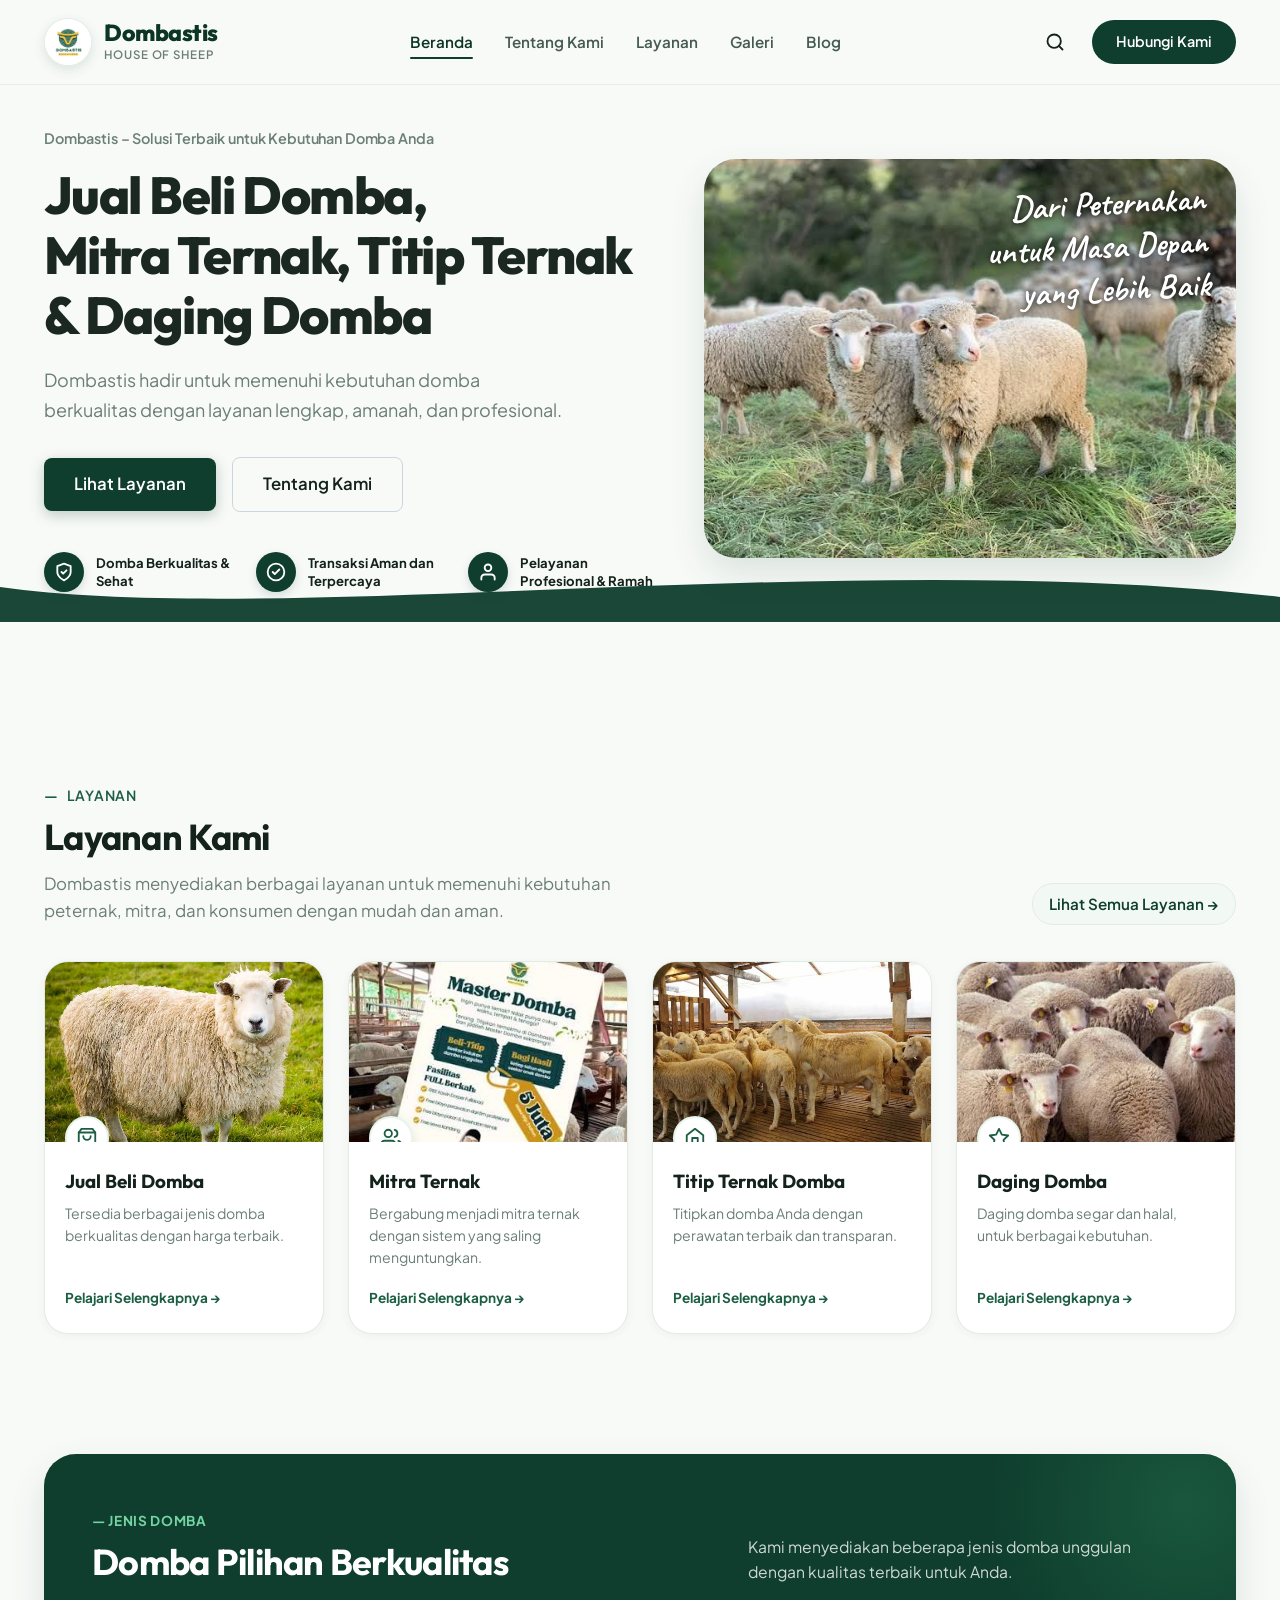
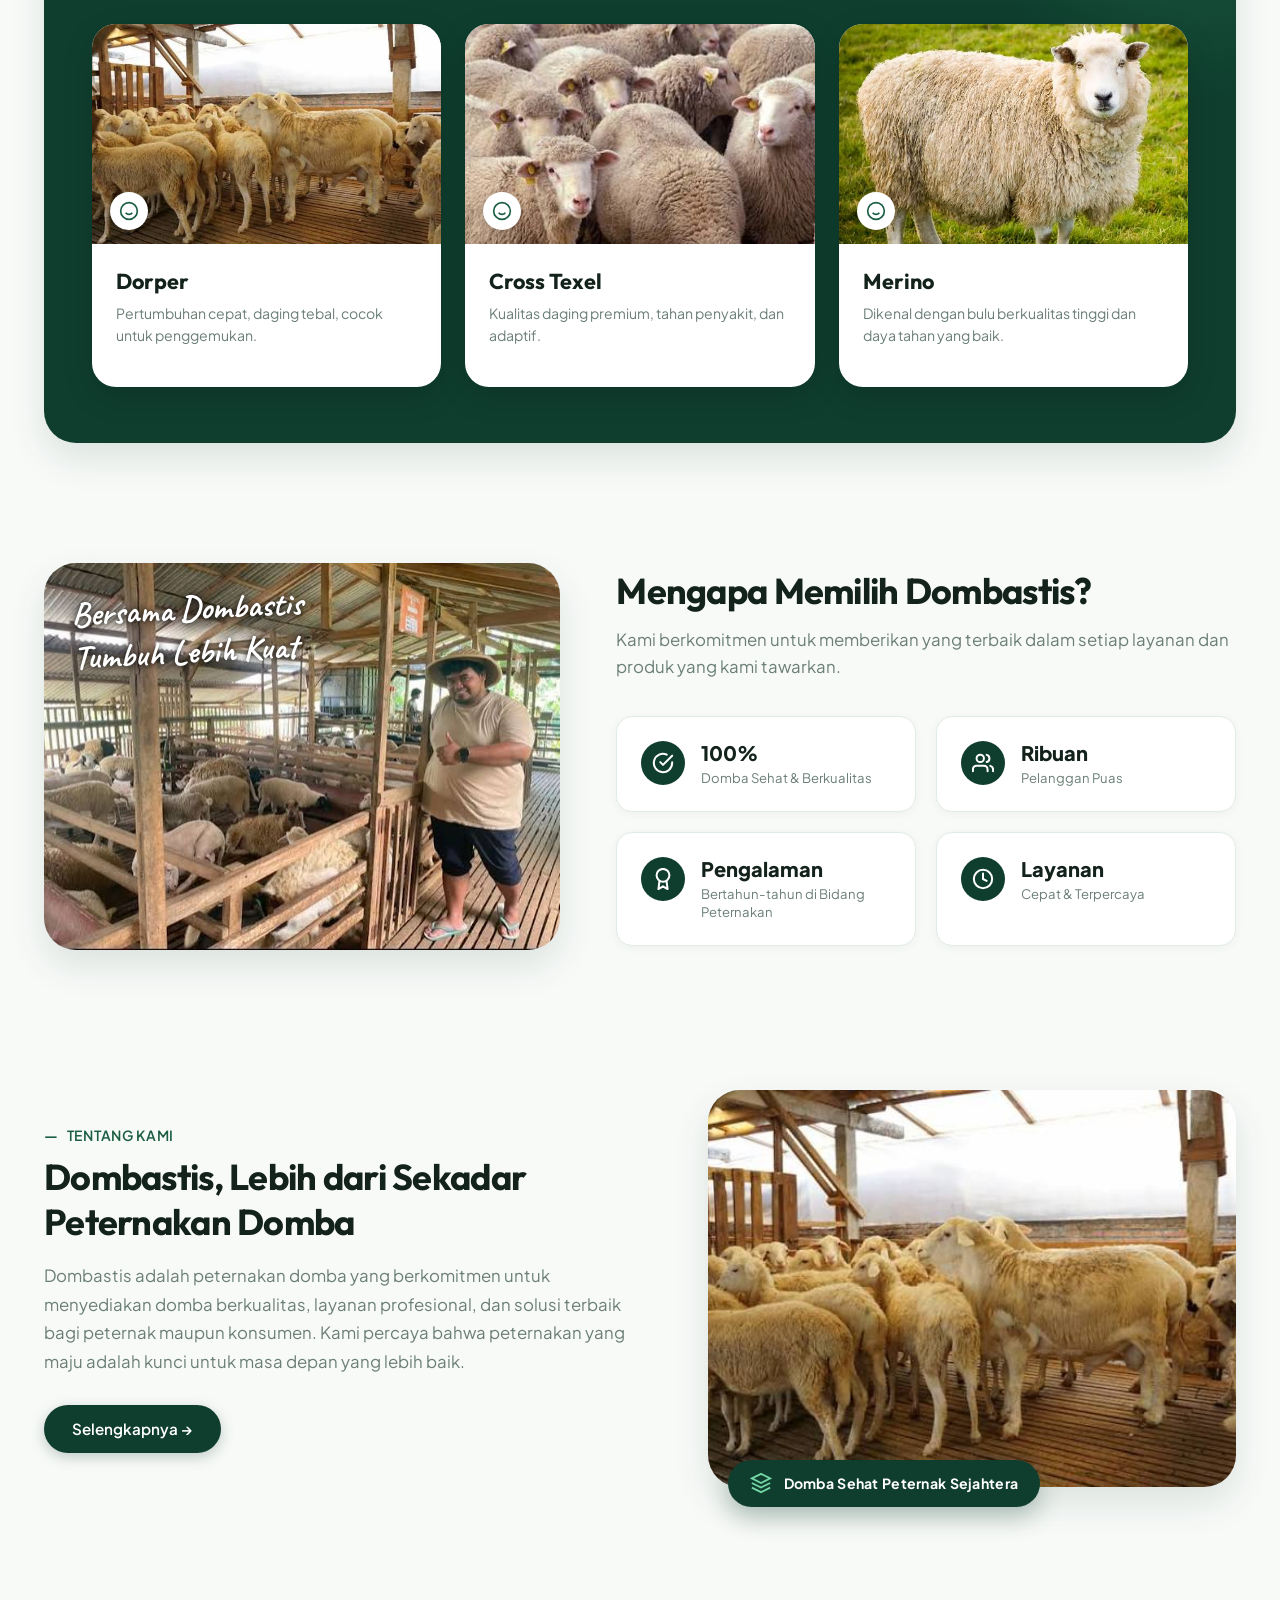
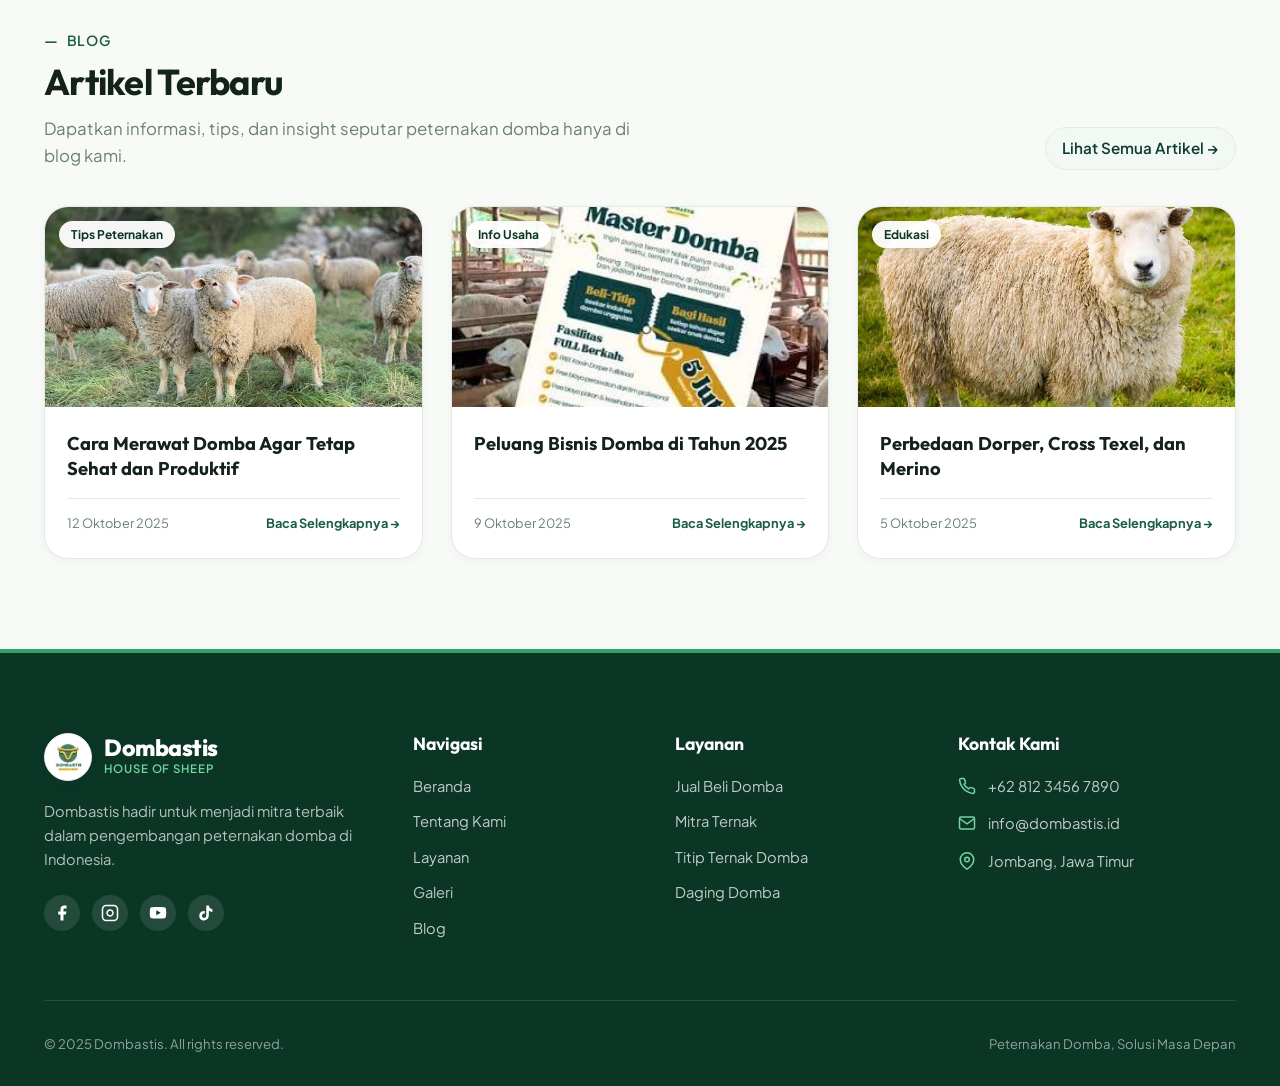
==== index.html @ 770c51ba "kii" ====
<!DOCTYPE html>
<html lang="id">
<head>
  <meta charset="UTF-8">
  <meta name="viewport" content="width=device-width, initial-scale=1.0">
  <title>Dombastis - Peternakan Domba Modern, Jual Beli & Mitra Ternak</title>
  <meta name="description" content="Dombastis hadir untuk memenuhi kebutuhan domba berkualitas dengan layanan lengkap, amanah, dan profesional. Jual beli domba, mitra ternak, titip ternak, dan daging domba segar.">
  <link rel="stylesheet" href="css/style.css">
  <link rel="icon" type="image/jpeg" href="image/logo dombastis.jpg">
</head>
<body>

  <!-- Top Navigation Header -->
  <header class="site-header" id="siteHeader">
    <div class="container">
      <nav class="navbar" aria-label="Navigasi Utama">
        <!-- Logo -->
        <a href="index.html" class="brand-logo" aria-label="Dombastis Beranda">
          <div class="brand-icon">
            <img src="image/logo dombastis.jpg" alt="Logo Dombastis">
          </div>
          <div class="brand-text">
            <span class="brand-name">Dombastis</span>
            <span class="brand-tagline">House of Sheep</span>
          </div>
        </a>

        <!-- Desktop Menu Links -->
        <ul class="nav-menu">
          <li><a href="index.html" class="nav-link active">Beranda</a></li>
          <li><a href="tentang-kami.html" class="nav-link">Tentang Kami</a></li>
          <li><a href="layanan.html" class="nav-link">Layanan</a></li>
          <li><a href="galeri.html" class="nav-link">Galeri</a></li>
          <li><a href="blog.html" class="nav-link">Blog</a></li>
        </ul>

        <!-- Right Header Actions -->
        <div class="header-actions">
          <button class="btn-search" id="openSearchBtn" aria-label="Buka Pencarian" title="Cari di Dombastis">
            <svg viewBox="0 0 24 24" fill="none" stroke="currentColor" stroke-width="2.2" stroke-linecap="round" stroke-linejoin="round">
              <circle cx="11" cy="11" r="8"></circle>
              <line x1="21" y1="21" x2="16.65" y2="16.65"></line>
            </svg>
          </button>
          <a href="kontak.html" class="btn btn-header-cta">Hubungi Kami</a>
          <button class="btn-hamburger" id="hamburgerBtn" aria-label="Menu Navigasi Mobile">
            <svg viewBox="0 0 24 24" fill="none" stroke="currentColor" stroke-width="2" stroke-linecap="round" stroke-linejoin="round">
              <line x1="3" y1="12" x2="21" y2="12"></line>
              <line x1="3" y1="6" x2="21" y2="6"></line>
              <line x1="3" y1="18" x2="21" y2="18"></line>
            </svg>
          </button>
        </div>
      </nav>
    </div>
  </header>

  <!-- Mobile Drawer Menu -->
  <div class="mobile-nav-backdrop" id="mobileBackdrop"></div>
  <aside class="mobile-nav-drawer" id="mobileDrawer">
    <div class="mobile-drawer-header">
      <div class="brand-logo">
        <div class="brand-icon">
          <img src="image/logo dombastis.jpg" alt="Logo Dombastis">
        </div>
        <div class="brand-text">
          <span class="brand-name">Dombastis</span>
          <span class="brand-tagline">House of Sheep</span>
        </div>
      </div>
      <button class="btn-close-drawer" id="closeDrawerBtn" aria-label="Tutup Menu">&times;</button>
    </div>
    <div class="mobile-nav-links">
      <a href="index.html" class="active">Beranda</a>
      <a href="tentang-kami.html">Tentang Kami</a>
      <a href="layanan.html">Layanan</a>
      <a href="galeri.html">Galeri</a>
      <a href="blog.html">Blog</a>
      <a href="kontak.html">Kontak & Lokasi</a>
    </div>
    <div class="mobile-drawer-footer">
      <a href="kontak.html" class="btn btn-primary" style="width: 100%;">Hubungi Kami Sekarang</a>
      <p style="font-size: 0.8rem; color: var(--text-muted); text-align: center;">Jombang, Jawa Timur &bull; 0812-3456-7890</p>
    </div>
  </aside>

  <!-- Search Modal -->
  <div class="search-modal" id="searchModal">
    <div class="search-modal-box">
      <button class="search-modal-close" id="closeSearchBtn" aria-label="Tutup">&times;</button>
      <div class="search-input-group">
        <svg viewBox="0 0 24 24" fill="none" stroke="currentColor" stroke-width="2.5">
          <circle cx="11" cy="11" r="8"></circle>
          <line x1="21" y1="21" x2="16.65" y2="16.65"></line>
        </svg>
        <input type="text" id="searchInput" placeholder="Cari layanan, bibit domba, artikel..." autocomplete="off">
      </div>
      <div class="search-quick-tags">
        <span>Pencarian Populer:</span>
        <button type="button" class="search-tag-chip" data-query="dorper">Domba Dorper</button>
        <button type="button" class="search-tag-chip" data-query="texel">Cross Texel</button>
        <button type="button" class="search-tag-chip" data-query="mitra">Mitra Ternak</button>
        <button type="button" class="search-tag-chip" data-query="titip">Titip Ternak</button>
        <button type="button" class="search-tag-chip" data-query="daging">Daging Segar</button>
      </div>
    </div>
  </div>

  <main>
    <!-- HERO SECTION -->
    <section class="hero-section" id="beranda">
      <div class="container">
        <div class="hero-grid">
          <!-- Left Text Content -->
          <div class="hero-content">
            <span class="hero-eyebrow">Dombastis – Solusi Terbaik untuk Kebutuhan Domba Anda</span>
            <h1 class="hero-title">
              Jual Beli Domba,<br>
              Mitra Ternak, Titip Ternak<br>
              & Daging Domba
            </h1>
            <p class="hero-lead">
              Dombastis hadir untuk memenuhi kebutuhan domba berkualitas dengan layanan lengkap, amanah, dan profesional.
            </p>

            <div class="hero-buttons">
              <a href="#layanan" class="btn btn-primary btn-lg">Lihat Layanan</a>
              <a href="tentang-kami.html" class="btn btn-secondary btn-lg">Tentang Kami</a>
            </div>

            <!-- 3 Trust Points -->
            <div class="hero-features">
              <div class="hero-feature-item">
                <div class="feature-icon-badge">
                  <svg viewBox="0 0 24 24" fill="none" stroke="currentColor" stroke-width="2.2" stroke-linecap="round" stroke-linejoin="round">
                    <path d="M12 22s8-4 8-10V5l-8-3-8 3v7c0 6 8 10 8 10z"/>
                    <path d="M9 12l2 2 4-4"/>
                  </svg>
                </div>
                <div class="feature-text">Domba Berkualitas & Sehat</div>
              </div>

              <div class="hero-feature-item">
                <div class="feature-icon-badge">
                  <svg viewBox="0 0 24 24" fill="none" stroke="currentColor" stroke-width="2.2" stroke-linecap="round" stroke-linejoin="round">
                    <circle cx="12" cy="12" r="10"></circle>
                    <path d="M8 12l2.5 2.5L16 9"></path>
                  </svg>
                </div>
                <div class="feature-text">Transaksi Aman dan Terpercaya</div>
              </div>

              <div class="hero-feature-item">
                <div class="feature-icon-badge">
                  <svg viewBox="0 0 24 24" fill="none" stroke="currentColor" stroke-width="2.2" stroke-linecap="round" stroke-linejoin="round">
                    <path d="M20 21v-2a4 4 0 0 0-4-4H8a4 4 0 0 0-4 4v2"></path>
                    <circle cx="12" cy="7" r="4"></circle>
                  </svg>
                </div>
                <div class="feature-text">Pelayanan Profesional & Ramah</div>
              </div>
            </div>
          </div>

          <!-- Right Hero Image -->
          <div class="hero-visual-wrapper">
            <div class="hero-image-frame">
              <img src="image/domba4.jpg" 
                   onerror="this.src='image/domba1.jpg'"
                   alt="Peternakan Domba Dombastis Padang Rumput Hijau">
            </div>
            <!-- Handwritten script overlay in image top right -->
            <div class="hero-script-badge">
              Dari Peternakan untuk Masa Depan yang Lebih Baik
            </div>
          </div>
        </div>
      </div>
      <!-- Curved Swoosh Bottom -->
      <div class="hero-swoosh-container" aria-hidden="true">
        <svg viewBox="0 0 1440 60" fill="none" preserveAspectRatio="none">
          <path d="M0,25 C320,65 960,-15 1440,35 L1440,60 L0,60 Z" fill="#0F3E2E" opacity="0.95"></path>
        </svg>
      </div>
    </section>

    <!-- SECTION: LAYANAN KAMI -->
    <section class="section-layanan" id="layanan">
      <div class="container">
        <div class="section-header">
          <div class="section-header-left">
            <span class="section-eyebrow">Layanan</span>
            <h2 class="section-title">Layanan Kami</h2>
            <p class="section-desc">
              Dombastis menyediakan berbagai layanan untuk memenuhi kebutuhan peternak, mitra, dan konsumen dengan mudah dan aman.
            </p>
          </div>
          <a href="layanan.html" class="view-all-link">Lihat Semua Layanan &rarr;</a>
        </div>

        <div class="services-grid">
          <!-- Card 1: Jual Beli Domba -->
          <article class="service-card">
            <div class="service-card-media">
              <img src="image/domba2.jpg" alt="Jual Beli Domba Unggul">
              <div class="service-icon-circle">
                <svg viewBox="0 0 24 24" fill="none" stroke="currentColor" stroke-width="2" stroke-linecap="round" stroke-linejoin="round">
                  <path d="M6 2L3 6v14a2 2 0 0 0 2 2h14a2 2 0 0 0 2-2V6l-3-4z"></path>
                  <line x1="3" y1="6" x2="21" y2="6"></line>
                  <path d="M16 10a4 4 0 0 1-8 0"></path>
                </svg>
              </div>
            </div>
            <div class="service-card-content">
              <h3 class="service-card-title">Jual Beli Domba</h3>
              <p class="service-card-desc">Tersedia berbagai jenis domba berkualitas dengan harga terbaik.</p>
              <a href="layanan.html#jual-beli" class="service-card-link">Pelajari Selengkapnya &rarr;</a>
            </div>
          </article>

          <!-- Card 2: Mitra Ternak -->
          <article class="service-card">
            <div class="service-card-media">
              <img src="image/domba5.jpg" alt="Kemitraan Ternak Domba Modern">
              <div class="service-icon-circle">
                <svg viewBox="0 0 24 24" fill="none" stroke="currentColor" stroke-width="2" stroke-linecap="round" stroke-linejoin="round">
                  <path d="M17 21v-2a4 4 0 0 0-4-4H5a4 4 0 0 0-4 4v2"></path>
                  <circle cx="9" cy="7" r="4"></circle>
                  <path d="M23 21v-2a4 4 0 0 0-3-3.87"></path>
                  <path d="M16 3.13a4 4 0 0 1 0 7.75"></path>
                </svg>
              </div>
            </div>
            <div class="service-card-content">
              <h3 class="service-card-title">Mitra Ternak</h3>
              <p class="service-card-desc">Bergabung menjadi mitra ternak dengan sistem yang saling menguntungkan.</p>
              <a href="layanan.html#mitra-ternak" class="service-card-link">Pelajari Selengkapnya &rarr;</a>
            </div>
          </article>

          <!-- Card 3: Titip Ternak Domba -->
          <article class="service-card">
            <div class="service-card-media">
              <img src="image/domba1.jpg" alt="Titip Perawatan Ternak Domba">
              <div class="service-icon-circle">
                <svg viewBox="0 0 24 24" fill="none" stroke="currentColor" stroke-width="2" stroke-linecap="round" stroke-linejoin="round">
                  <path d="M3 9l9-7 9 7v11a2 2 0 0 1-2 2H5a2 2 0 0 1-2-2z"></path>
                  <polyline points="9 22 9 12 15 12 15 22"></polyline>
                </svg>
              </div>
            </div>
            <div class="service-card-content">
              <h3 class="service-card-title">Titip Ternak Domba</h3>
              <p class="service-card-desc">Titipkan domba Anda dengan perawatan terbaik dan transparan.</p>
              <a href="layanan.html#titip-ternak" class="service-card-link">Pelajari Selengkapnya &rarr;</a>
            </div>
          </article>

          <!-- Card 4: Daging Domba -->
          <article class="service-card">
            <div class="service-card-media">
              <img src="image/domba3.jpg" alt="Daging Domba Segar & Halal">
              <div class="service-icon-circle">
                <svg viewBox="0 0 24 24" fill="none" stroke="currentColor" stroke-width="2" stroke-linecap="round" stroke-linejoin="round">
                  <path d="M12 2l3.09 6.26L22 9.27l-5 4.87 1.18 6.88L12 17.77l-6.18 3.25L7 14.14 2 9.27l6.91-1.01L12 2z"></path>
                </svg>
              </div>
            </div>
            <div class="service-card-content">
              <h3 class="service-card-title">Daging Domba</h3>
              <p class="service-card-desc">Daging domba segar dan halal, untuk berbagai kebutuhan.</p>
              <a href="layanan.html#daging-domba" class="service-card-link">Pelajari Selengkapnya &rarr;</a>
            </div>
          </article>
        </div>
      </div>
    </section>

    <!-- SECTION: DOMBA PILIHAN BERKUALITAS (Dark Green Box) -->
    <section class="section-breeds" id="jenis-domba">
      <div class="container">
        <div class="breeds-container-box">
          <div class="breeds-header">
            <div class="breeds-header-left">
              <span class="breeds-eyebrow">— Jenis Domba</span>
              <h2 class="breeds-title">Domba Pilihan Berkualitas</h2>
            </div>
            <p class="breeds-desc">
              Kami menyediakan beberapa jenis domba unggulan dengan kualitas terbaik untuk Anda.
            </p>
          </div>

          <div class="breeds-grid">
            <!-- Breed 1: Dorper -->
            <article class="breed-card">
              <div class="breed-card-media">
                <img src="image/domba1.jpg" alt="Domba Dorper Unggul">
                <div class="breed-icon-badge">
                  <svg viewBox="0 0 24 24" fill="none" stroke="currentColor" stroke-width="2">
                    <circle cx="12" cy="12" r="10"/>
                    <path d="M8 14s1.5 2 4 2 4-2 4-2"/>
                    <line x1="9" y1="9" x2="9.01" y2="9"/>
                    <line x1="15" y1="9" x2="15.01" y2="9"/>
                  </svg>
                </div>
              </div>
              <div class="breed-card-content">
                <h3 class="breed-card-title">Dorper</h3>
                <p class="breed-card-desc">Pertumbuhan cepat, daging tebal, cocok untuk penggemukan.</p>
              </div>
            </article>

            <!-- Breed 2: Cross Texel -->
            <article class="breed-card">
              <div class="breed-card-media">
                <img src="image/domba3.jpg" alt="Domba Cross Texel">
                <div class="breed-icon-badge">
                  <svg viewBox="0 0 24 24" fill="none" stroke="currentColor" stroke-width="2">
                    <circle cx="12" cy="12" r="10"/>
                    <path d="M8 14s1.5 2 4 2 4-2 4-2"/>
                    <line x1="9" y1="9" x2="9.01" y2="9"/>
                    <line x1="15" y1="9" x2="15.01" y2="9"/>
                  </svg>
                </div>
              </div>
              <div class="breed-card-content">
                <h3 class="breed-card-title">Cross Texel</h3>
                <p class="breed-card-desc">Kualitas daging premium, tahan penyakit, dan adaptif.</p>
              </div>
            </article>

            <!-- Breed 3: Merino -->
            <article class="breed-card">
              <div class="breed-card-media">
                <img src="image/domba2.jpg" alt="Domba Merino Bulu Tebal">
                <div class="breed-icon-badge">
                  <svg viewBox="0 0 24 24" fill="none" stroke="currentColor" stroke-width="2">
                    <circle cx="12" cy="12" r="10"/>
                    <path d="M8 14s1.5 2 4 2 4-2 4-2"/>
                    <line x1="9" y1="9" x2="9.01" y2="9"/>
                    <line x1="15" y1="9" x2="15.01" y2="9"/>
                  </svg>
                </div>
              </div>
              <div class="breed-card-content">
                <h3 class="breed-card-title">Merino</h3>
                <p class="breed-card-desc">Dikenal dengan bulu berkualitas tinggi dan daya tahan yang baik.</p>
              </div>
            </article>
          </div>
        </div>
      </div>
    </section>

    <!-- SECTION: MENGAPA MEMILIH DOMBASTIS? -->
    <section class="section-why-us">
      <div class="container">
        <div class="why-us-grid">
          <!-- Left Image with Script Overlay -->
          <div class="why-us-visual">
            <div class="why-us-image-frame">
              <img src="image/domba6.jpg" 
                   alt="Peternakan Dombastis Terpercaya">
            </div>
            <div class="why-us-script-badge">
              Bersama Dombastis<br>Tumbuh Lebih Kuat
            </div>
          </div>

          <!-- Right Content & 4 Stat Cards -->
          <div class="why-us-content">
            <h2 class="why-us-title">Mengapa Memilih Dombastis?</h2>
            <p class="why-us-desc">
              Kami berkomitmen untuk memberikan yang terbaik dalam setiap layanan dan produk yang kami tawarkan.
            </p>

            <div class="stats-grid">
              <!-- Stat 1 -->
              <div class="stat-box">
                <div class="stat-icon">
                  <svg viewBox="0 0 24 24" fill="none" stroke="currentColor" stroke-width="2.2" stroke-linecap="round" stroke-linejoin="round">
                    <path d="M22 11.08V12a10 10 0 1 1-5.93-9.14"></path>
                    <polyline points="22 4 12 14.01 9 11.01"></polyline>
                  </svg>
                </div>
                <div class="stat-info">
                  <span class="stat-value">100%</span>
                  <span class="stat-label">Domba Sehat & Berkualitas</span>
                </div>
              </div>

              <!-- Stat 2 -->
              <div class="stat-box">
                <div class="stat-icon">
                  <svg viewBox="0 0 24 24" fill="none" stroke="currentColor" stroke-width="2.2" stroke-linecap="round" stroke-linejoin="round">
                    <path d="M17 21v-2a4 4 0 0 0-4-4H5a4 4 0 0 0-4 4v2"></path>
                    <circle cx="9" cy="7" r="4"></circle>
                    <path d="M23 21v-2a4 4 0 0 0-3-3.87"></path>
                    <path d="M16 3.13a4 4 0 0 1 0 7.75"></path>
                  </svg>
                </div>
                <div class="stat-info">
                  <span class="stat-value">Ribuan</span>
                  <span class="stat-label">Pelanggan Puas</span>
                </div>
              </div>

              <!-- Stat 3 -->
              <div class="stat-box">
                <div class="stat-icon">
                  <svg viewBox="0 0 24 24" fill="none" stroke="currentColor" stroke-width="2.2" stroke-linecap="round" stroke-linejoin="round">
                    <circle cx="12" cy="8" r="7"></circle>
                    <polyline points="8.21 13.89 7 23 12 20 17 23 15.79 13.88"></polyline>
                  </svg>
                </div>
                <div class="stat-info">
                  <span class="stat-value">Pengalaman</span>
                  <span class="stat-label">Bertahun-tahun di Bidang Peternakan</span>
                </div>
              </div>

              <!-- Stat 4 -->
              <div class="stat-box">
                <div class="stat-icon">
                  <svg viewBox="0 0 24 24" fill="none" stroke="currentColor" stroke-width="2.2" stroke-linecap="round" stroke-linejoin="round">
                    <circle cx="12" cy="12" r="10"></circle>
                    <polyline points="12 6 12 12 16 14"></polyline>
                  </svg>
                </div>
                <div class="stat-info">
                  <span class="stat-value">Layanan</span>
                  <span class="stat-label">Cepat & Terpercaya</span>
                </div>
              </div>
            </div>
          </div>
        </div>
      </div>
    </section>

    <!-- SECTION: TENTANG KAMI PREVIEW -->
    <section class="section-about-preview">
      <div class="container">
        <div class="about-preview-grid">
          <!-- Left Text Content -->
          <div class="about-preview-content">
            <span class="section-eyebrow">Tentang Kami</span>
            <h2 class="about-preview-title">Dombastis, Lebih dari Sekadar Peternakan Domba</h2>
            <p class="about-preview-desc">
              Dombastis adalah peternakan domba yang berkomitmen untuk menyediakan domba berkualitas, layanan profesional, dan solusi terbaik bagi peternak maupun konsumen. Kami percaya bahwa peternakan yang maju adalah kunci untuk masa depan yang lebih baik.
            </p>
            <div>
              <a href="tentang-kami.html" class="btn btn-primary">Selengkapnya &rarr;</a>
            </div>
          </div>

          <!-- Right Image with Floating Badge -->
          <div class="about-preview-visual">
            <div class="about-image-frame">
              <img src="image/domba1.jpg" 
                   alt="Fasilitas Kandang Domba Modern Dombastis">
            </div>
            <div class="about-floating-badge">
              <svg viewBox="0 0 24 24" fill="none" stroke="currentColor" stroke-width="2">
                <path d="M12 2L2 7l10 5 10-5-10-5z"></path>
                <path d="M2 17l10 5 10-5"></path>
                <path d="M2 12l10 5 10-5"></path>
              </svg>
              <span>Domba Sehat Peternak Sejahtera</span>
            </div>
          </div>
        </div>
      </div>
    </section>

    <!-- SECTION: ARTIKEL TERBARU (BLOG) -->
    <section class="section-articles">
      <div class="container">
        <div class="section-header">
          <div class="section-header-left">
            <span class="section-eyebrow">Blog</span>
            <h2 class="section-title">Artikel Terbaru</h2>
            <p class="section-desc">
              Dapatkan informasi, tips, dan insight seputar peternakan domba hanya di blog kami.
            </p>
          </div>
          <a href="blog.html" class="view-all-link">Lihat Semua Artikel &rarr;</a>
        </div>

        <div class="articles-grid">
          <!-- Article 1 -->
          <article class="article-card">
            <div class="article-media">
              <img src="image/domba4.jpg" alt="Cara Merawat Domba">
              <span class="article-category-tag">Tips Peternakan</span>
            </div>
            <div class="article-content">
              <h3 class="article-title">Cara Merawat Domba Agar Tetap Sehat dan Produktif</h3>
              <div class="article-footer">
                <span class="article-date">12 Oktober 2025</span>
                <a href="blog.html" class="article-link">Baca Selengkapnya &rarr;</a>
              </div>
            </div>
          </article>

          <!-- Article 2 -->
          <article class="article-card">
            <div class="article-media">
              <img src="image/domba5.jpg" alt="Peluang Bisnis Domba">
              <span class="article-category-tag">Info Usaha</span>
            </div>
            <div class="article-content">
              <h3 class="article-title">Peluang Bisnis Domba di Tahun 2025</h3>
              <div class="article-footer">
                <span class="article-date">9 Oktober 2025</span>
                <a href="blog.html" class="article-link">Baca Selengkapnya &rarr;</a>
              </div>
            </div>
          </article>

          <!-- Article 3 -->
          <article class="article-card">
            <div class="article-media">
              <img src="image/domba2.jpg" alt="Perbedaan Domba Dorper, Texel dan Merino">
              <span class="article-category-tag">Edukasi</span>
            </div>
            <div class="article-content">
              <h3 class="article-title">Perbedaan Dorper, Cross Texel, dan Merino</h3>
              <div class="article-footer">
                <span class="article-date">5 Oktober 2025</span>
                <a href="blog.html" class="article-link">Baca Selengkapnya &rarr;</a>
              </div>
            </div>
          </article>
        </div>
      </div>
    </section>
  </main>

  <!-- FOOTER -->
  <footer class="site-footer">
    <div class="container">
      <div class="footer-top">
        <!-- Brand Info -->
        <div class="footer-brand">
          <a href="index.html" class="footer-logo">
            <div class="brand-icon">
              <img src="image/logo dombastis.jpg" alt="Logo Dombastis">
            </div>
            <div class="brand-text">
              <span class="brand-name">Dombastis</span>
              <span class="brand-tagline">House of Sheep</span>
            </div>
          </a>
          <p class="footer-about-text">
            Dombastis hadir untuk menjadi mitra terbaik dalam pengembangan peternakan domba di Indonesia.
          </p>
          <div class="social-links">
            <a href="https://facebook.com" target="_blank" rel="noopener" class="social-btn" aria-label="Facebook">
              <svg viewBox="0 0 24 24" fill="currentColor"><path d="M18 2h-3a5 5 0 0 0-5 5v3H7v4h3v8h4v-8h3l1-4h-4V7a1 1 0 0 1 1-1h3z"/></svg>
            </a>
            <a href="https://instagram.com" target="_blank" rel="noopener" class="social-btn" aria-label="Instagram">
              <svg viewBox="0 0 24 24" fill="none" stroke="currentColor" stroke-width="2"><rect x="2" y="2" width="20" height="20" rx="5" ry="5"></rect><path d="M16 11.37A4 4 0 1 1 12.63 8 4 4 0 0 1 16 11.37z"></path><line x1="17.5" y1="6.5" x2="17.51" y2="6.5"></line></svg>
            </a>
            <a href="https://youtube.com" target="_blank" rel="noopener" class="social-btn" aria-label="YouTube">
              <svg viewBox="0 0 24 24" fill="currentColor"><path d="M22.54 6.42a2.78 2.78 0 0 0-1.94-2C18.88 4 12 4 12 4s-6.88 0-8.6.46a2.78 2.78 0 0 0-1.94 2A29 29 0 0 0 1 11.75a29 29 0 0 0 .46 5.33A2.78 2.78 0 0 0 3.4 19c1.72.46 8.6.46 8.6.46s6.88 0 8.6-.46a2.78 2.78 0 0 0 1.94-2 29 29 0 0 0 .46-5.25 29 29 0 0 0-.46-5.33z"/><polygon points="9.75 15.02 15.5 11.75 9.75 8.48 9.75 15.02" fill="#0B3525"/></svg>
            </a>
            <a href="https://tiktok.com" target="_blank" rel="noopener" class="social-btn" aria-label="TikTok">
              <svg viewBox="0 0 24 24" fill="currentColor"><path d="M19.59 6.69a4.83 4.83 0 0 1-3.77-4.25V2h-3.45v13.67a2.89 2.89 0 0 1-5.2 1.74 2.89 2.89 0 0 1 2.31-4.64c.29 0 .58.04.86.12V9.38a6.37 6.37 0 0 0-1-.08A6.34 6.34 0 0 0 3 15.64a6.34 6.34 0 0 0 10.82 4.5 6.27 6.27 0 0 0 1.96-4.54V9.08a8.28 8.28 0 0 0 4.81 1.54V7.17a4.84 4.84 0 0 1-1-.48z"/></svg>
            </a>
          </div>
        </div>

        <!-- Navigasi -->
        <div>
          <h4 class="footer-title">Navigasi</h4>
          <ul class="footer-menu">
            <li><a href="index.html">Beranda</a></li>
            <li><a href="tentang-kami.html">Tentang Kami</a></li>
            <li><a href="layanan.html">Layanan</a></li>
            <li><a href="galeri.html">Galeri</a></li>
            <li><a href="blog.html">Blog</a></li>
          </ul>
        </div>

        <!-- Layanan -->
        <div>
          <h4 class="footer-title">Layanan</h4>
          <ul class="footer-menu">
            <li><a href="layanan.html#jual-beli">Jual Beli Domba</a></li>
            <li><a href="layanan.html#mitra-ternak">Mitra Ternak</a></li>
            <li><a href="layanan.html#titip-ternak">Titip Ternak Domba</a></li>
            <li><a href="layanan.html#daging-domba">Daging Domba</a></li>
          </ul>
        </div>

        <!-- Kontak Kami -->
        <div>
          <h4 class="footer-title">Kontak Kami</h4>
          <div class="footer-contact-list">
            <div class="footer-contact-item">
              <svg viewBox="0 0 24 24" fill="none" stroke="currentColor" stroke-width="2"><path d="M22 16.92v3a2 2 0 0 1-2.18 2 19.79 19.79 0 0 1-8.63-3.07 19.5 19.5 0 0 1-6-6 19.79 19.79 0 0 1-3.07-8.67A2 2 0 0 1 4.11 2h3a2 2 0 0 1 2 1.72 12.84 12.84 0 0 0 .7 2.81 2 2 0 0 1-.45 2.11L8.09 9.91a16 16 0 0 0 6 6l1.27-1.27a2 2 0 0 1 2.11-.45 12.84 12.84 0 0 0 2.81.7A2 2 0 0 1 22 16.92z"/></svg>
              <span>+62 812 3456 7890</span>
            </div>
            <div class="footer-contact-item">
              <svg viewBox="0 0 24 24" fill="none" stroke="currentColor" stroke-width="2"><path d="M4 4h16c1.1 0 2 .9 2 2v12c0 1.1-.9 2-2 2H4c-1.1 0-2-.9-2-2V6c0-1.1.9-2 2-2z"/><polyline points="22,6 12,13 2,6"/></svg>
              <span>info@dombastis.id</span>
            </div>
            <div class="footer-contact-item">
              <svg viewBox="0 0 24 24" fill="none" stroke="currentColor" stroke-width="2"><path d="M21 10c0 7-9 13-9 13s-9-6-9-13a9 9 0 0 1 18 0z"/><circle cx="12" cy="10" r="3"/></svg>
              <span>Jombang, Jawa Timur</span>
            </div>
          </div>
        </div>
      </div>

      <!-- Footer Bottom -->
      <div class="footer-bottom">
        <div>&copy; 2025 Dombastis. All rights reserved.</div>
        <div>Peternakan Domba, Solusi Masa Depan</div>
      </div>
    </div>
  </footer>

  <script src="js/main.js"></script>
</body>
</html>
---- css/style.css ----
/* ==========================================================================
   DOMBASTIS - Peternakan Domba Modern & Terpercaya
   Core Stylesheet & Design System
   ========================================================================== */

@import url('https://fonts.googleapis.com/css2?family=Caveat:wght@600;700&family=Marck+Script&family=Outfit:wght@400;500;600;700;800&family=Plus+Jakarta+Sans:wght@400;500;600;700&display=swap');

:root {
  /* Colors */
  --primary-deep: #0B3525;
  --primary-dark: #0F3E2E;
  --primary-forest: #144936;
  --primary-green: #1B5E43;
  --accent-green: #298256;
  --accent-mint: #38A169;
  --accent-soft: #E8F5EE;
  --accent-tint: #F2F9F5;
  --accent-gold: #D4AF37;
  
  --bg-page: #F8FAF8;
  --bg-card: #FFFFFF;
  --bg-subtle: #F1F6F3;
  
  --text-main: #13221B;
  --text-body: #455A51;
  --text-muted: #6B7F76;
  --text-white: #FFFFFF;
  
  --border-light: #E2ECE5;
  --border-focus: #298256;
  
  /* Typography */
  --font-heading: 'Outfit', sans-serif;
  --font-body: 'Plus Jakarta Sans', sans-serif;
  --font-script: 'Caveat', 'Marck Script', cursive;
  
  /* Shadows */
  --shadow-sm: 0 2px 8px rgba(15, 62, 46, 0.05);
  --shadow-md: 0 8px 24px rgba(15, 62, 46, 0.08);
  --shadow-lg: 0 16px 36px rgba(15, 62, 46, 0.12);
  --shadow-hover: 0 20px 40px rgba(15, 62, 46, 0.16);
  
  /* Transitions */
  --transition-fast: 0.2s cubic-bezier(0.16, 1, 0.3, 1);
  --transition-normal: 0.3s cubic-bezier(0.16, 1, 0.3, 1);
  --transition-smooth: 0.5s cubic-bezier(0.16, 1, 0.3, 1);
  
  /* Border Radius */
  --radius-sm: 8px;
  --radius-md: 16px;
  --radius-lg: 24px;
  --radius-xl: 32px;
  --radius-pill: 9999px;
}

/* Base Reset */
*, *::before, *::after {
  box-sizing: border-box;
  margin: 0;
  padding: 0;
}

html {
  scroll-behavior: smooth;
  font-size: 16px;
  -webkit-font-smoothing: antialiased;
}

body {
  font-family: var(--font-body);
  background-color: var(--bg-page);
  color: var(--text-body);
  line-height: 1.6;
  overflow-x: hidden;
}

img {
  max-width: 100%;
  height: auto;
  display: block;
}

a {
  text-decoration: none;
  color: inherit;
  transition: color var(--transition-fast);
}

ul {
  list-style: none;
}

button, input, select, textarea {
  font-family: inherit;
  font-size: inherit;
  border: none;
  outline: none;
}

.container {
  width: 100%;
  max-width: 1240px;
  margin: 0 auto;
  padding: 0 24px;
}

/* Typography Helpers */
h1, h2, h3, h4, h5, h6 {
  font-family: var(--font-heading);
  color: var(--text-main);
  font-weight: 700;
  line-height: 1.25;
}

.section-eyebrow {
  display: inline-flex;
  align-items: center;
  gap: 8px;
  font-size: 0.875rem;
  font-weight: 600;
  letter-spacing: 0.05em;
  text-transform: uppercase;
  color: var(--primary-green);
  margin-bottom: 8px;
}

.section-eyebrow::before {
  content: "—";
  font-weight: 700;
  color: var(--primary-green);
}

.section-header {
  display: flex;
  justify-content: space-between;
  align-items: flex-end;
  margin-bottom: 36px;
  gap: 24px;
  flex-wrap: wrap;
}

.section-header-left {
  max-width: 620px;
}

.section-title {
  font-size: 2.25rem;
  letter-spacing: -0.02em;
  margin-bottom: 12px;
}

.section-desc {
  font-size: 1.05rem;
  color: var(--text-muted);
  line-height: 1.6;
}

.view-all-link {
  display: inline-flex;
  align-items: center;
  gap: 8px;
  font-weight: 600;
  font-size: 0.95rem;
  color: var(--primary-dark);
  padding: 8px 16px;
  border-radius: var(--radius-pill);
  background-color: var(--accent-tint);
  border: 1px solid var(--border-light);
  transition: all var(--transition-fast);
}

.view-all-link:hover {
  background-color: var(--primary-dark);
  color: var(--text-white);
  transform: translateX(3px);
}

/* Buttons */
.btn {
  display: inline-flex;
  align-items: center;
  justify-content: center;
  gap: 10px;
  padding: 12px 28px;
  font-weight: 600;
  font-size: 0.95rem;
  border-radius: var(--radius-pill);
  cursor: pointer;
  transition: all var(--transition-normal);
  text-align: center;
}

.btn-primary {
  background-color: var(--primary-dark);
  color: var(--text-white);
  box-shadow: 0 4px 14px rgba(15, 62, 46, 0.25);
}

.btn-primary:hover {
  background-color: var(--primary-deep);
  transform: translateY(-2px);
  box-shadow: 0 6px 20px rgba(15, 62, 46, 0.35);
  color: var(--text-white);
}

.btn-secondary {
  background-color: #EAEFEA;
  color: var(--text-main);
  border: 1px solid #D6E2D9;
}

.btn-secondary:hover {
  background-color: #DFE8E0;
  transform: translateY(-2px);
}

.btn-outline-white {
  background-color: transparent;
  color: var(--text-white);
  border: 1.5px solid rgba(255, 255, 255, 0.5);
}

.btn-outline-white:hover {
  background-color: var(--text-white);
  color: var(--primary-deep);
  transform: translateY(-2px);
}

.btn-sm {
  padding: 8px 18px;
  font-size: 0.875rem;
}

.btn-lg {
  padding: 14px 32px;
  font-size: 1.05rem;
}

/* ==========================================================================
   Header / Navbar
   ========================================================================== */
.site-header {
  position: sticky;
  top: 0;
  left: 0;
  width: 100%;
  background: rgba(248, 250, 248, 0.92);
  backdrop-filter: blur(12px);
  -webkit-backdrop-filter: blur(12px);
  z-index: 1000;
  border-bottom: 1px solid rgba(226, 236, 229, 0.8);
  transition: all var(--transition-normal);
}

.site-header.scrolled {
  background: rgba(255, 255, 255, 0.96);
  box-shadow: 0 4px 20px rgba(15, 62, 46, 0.06);
}

.navbar {
  display: flex;
  align-items: center;
  justify-content: space-between;
  height: 84px;
}

/* Brand Logo */
.brand-logo {
  display: flex;
  align-items: center;
  gap: 12px;
  text-decoration: none;
}

.brand-icon {
  width: 48px;
  height: 48px;
  background: #FFFFFF;
  border-radius: 50%;
  display: flex;
  align-items: center;
  justify-content: center;
  overflow: hidden;
  box-shadow: 0 4px 12px rgba(15, 62, 46, 0.12);
  border: 1.5px solid var(--border-light);
  flex-shrink: 0;
}

.brand-icon img {
  width: 100%;
  height: 100%;
  object-fit: contain;
  display: block;
}

.brand-icon svg {
  width: 26px;
  height: 26px;
  fill: currentColor;
}

.brand-text {
  display: flex;
  flex-direction: column;
}

.brand-name {
  font-family: var(--font-heading);
  font-size: 1.45rem;
  font-weight: 800;
  color: var(--primary-deep);
  letter-spacing: -0.02em;
  line-height: 1.1;
}

.brand-tagline {
  font-size: 0.72rem;
  font-weight: 600;
  letter-spacing: 0.08em;
  text-transform: uppercase;
  color: var(--text-muted);
}

/* Navigation Links */
.nav-menu {
  display: flex;
  align-items: center;
  gap: 32px;
}

.nav-link {
  font-size: 0.95rem;
  font-weight: 600;
  color: var(--text-body);
  position: relative;
  padding: 6px 0;
  transition: color var(--transition-fast);
}

.nav-link:hover {
  color: var(--primary-dark);
}

.nav-link.active {
  color: var(--primary-deep);
}

.nav-link.active::after {
  content: "";
  position: absolute;
  bottom: -2px;
  left: 0;
  width: 100%;
  height: 2.5px;
  background-color: var(--primary-dark);
  border-radius: 2px;
}

/* Header Actions */
.header-actions {
  display: flex;
  align-items: center;
  gap: 16px;
}

.btn-search {
  width: 42px;
  height: 42px;
  border-radius: 50%;
  background: transparent;
  color: var(--text-main);
  display: flex;
  align-items: center;
  justify-content: center;
  cursor: pointer;
  border: 1px solid transparent;
  transition: all var(--transition-fast);
}

.btn-search:hover {
  background: var(--accent-tint);
  border-color: var(--border-light);
  color: var(--primary-dark);
}

.btn-search svg {
  width: 20px;
  height: 20px;
}

.btn-header-cta {
  background-color: var(--primary-dark);
  color: var(--text-white);
  padding: 10px 24px;
  font-size: 0.9rem;
  font-weight: 600;
  border-radius: var(--radius-pill);
}

.btn-header-cta:hover {
  background-color: var(--primary-deep);
  transform: translateY(-1px);
}

/* Mobile Hamburger */
.btn-hamburger {
  display: none;
  background: none;
  cursor: pointer;
  color: var(--text-main);
  padding: 8px;
  border-radius: 8px;
}

.btn-hamburger svg {
  width: 28px;
  height: 28px;
}

/* Mobile Drawer */
.mobile-nav-drawer {
  position: fixed;
  top: 0;
  right: -100%;
  width: 82%;
  max-width: 380px;
  height: 100vh;
  background: var(--bg-card);
  box-shadow: -10px 0 30px rgba(0, 0, 0, 0.15);
  z-index: 2000;
  display: flex;
  flex-direction: column;
  padding: 32px 24px;
  transition: right 0.35s cubic-bezier(0.16, 1, 0.3, 1);
}

.mobile-nav-drawer.open {
  right: 0;
}

.mobile-nav-backdrop {
  position: fixed;
  top: 0;
  left: 0;
  width: 100vw;
  height: 100vh;
  background: rgba(0, 0, 0, 0.5);
  backdrop-filter: blur(4px);
  z-index: 1999;
  opacity: 0;
  visibility: hidden;
  transition: all var(--transition-normal);
}

.mobile-nav-backdrop.show {
  opacity: 1;
  visibility: visible;
}

.mobile-drawer-header {
  display: flex;
  justify-content: space-between;
  align-items: center;
  padding-bottom: 20px;
  border-bottom: 1px solid var(--border-light);
  margin-bottom: 24px;
}

.btn-close-drawer {
  background: none;
  font-size: 1.5rem;
  color: var(--text-muted);
  cursor: pointer;
}

.mobile-nav-links {
  display: flex;
  flex-direction: column;
  gap: 18px;
  margin-bottom: 32px;
}

.mobile-nav-links a {
  font-size: 1.15rem;
  font-weight: 600;
  color: var(--text-main);
  padding: 8px 0;
  border-bottom: 1px solid rgba(226, 236, 229, 0.4);
}

.mobile-nav-links a.active {
  color: var(--primary-green);
}

.mobile-drawer-footer {
  margin-top: auto;
  display: flex;
  flex-direction: column;
  gap: 16px;
}

/* ==========================================================================
   Hero Section
   ========================================================================== */
.hero-section {
  position: relative;
  padding: 40px 0 80px;
  overflow: hidden;
}

.hero-grid {
  display: grid;
  grid-template-columns: 1.15fr 1fr;
  align-items: center;
  gap: 48px;
}

.hero-content {
  position: relative;
  z-index: 2;
}

.hero-eyebrow {
  display: inline-block;
  font-size: 0.9rem;
  font-weight: 600;
  color: var(--text-muted);
  margin-bottom: 16px;
  letter-spacing: -0.01em;
}

.hero-title {
  font-size: 3.25rem;
  font-weight: 800;
  color: #1A2821;
  letter-spacing: -0.03em;
  line-height: 1.15;
  margin-bottom: 20px;
}

.hero-title span {
  color: inherit;
}

.hero-lead {
  font-size: 1.125rem;
  color: var(--text-muted);
  line-height: 1.65;
  margin-bottom: 32px;
  max-width: 520px;
}

.hero-buttons {
  display: flex;
  align-items: center;
  gap: 16px;
  margin-bottom: 40px;
  flex-wrap: wrap;
}

.hero-buttons .btn {
  border-radius: 8px;
  padding: 13px 30px;
  font-weight: 600;
}

.hero-buttons .btn-secondary {
  background-color: transparent;
  color: var(--text-main);
  border: 1.5px solid #CBD5E1;
}

.hero-buttons .btn-secondary:hover {
  background-color: #EEF2F0;
  border-color: #94A3B8;
  transform: translateY(-2px);
}

/* Hero Trust Highlights (3 Features) */
.hero-features {
  display: flex;
  align-items: center;
  gap: 24px;
  margin-top: 36px;
  border-top: none;
  flex-wrap: wrap;
}

.hero-feature-item {
  display: flex;
  align-items: center;
  gap: 12px;
  flex: 1;
  min-width: 140px;
}

.feature-icon-badge {
  width: 40px;
  height: 40px;
  min-width: 40px;
  border-radius: 50%;
  background: var(--primary-dark);
  color: var(--text-white);
  display: flex;
  align-items: center;
  justify-content: center;
  box-shadow: 0 4px 10px rgba(15, 62, 46, 0.15);
}

.feature-icon-badge svg {
  width: 20px;
  height: 20px;
}

.feature-text {
  font-size: 0.82rem;
  font-weight: 700;
  color: var(--text-main);
  line-height: 1.35;
}

/* Hero Visual & Overlay */
.hero-visual-wrapper {
  position: relative;
  z-index: 1;
}

.hero-image-frame {
  position: relative;
  border-radius: var(--radius-xl);
  overflow: hidden;
  box-shadow: var(--shadow-lg);
  aspect-ratio: 4/3;
  background-color: #dce5df;
}

.hero-image-frame img {
  width: 100%;
  height: 100%;
  object-fit: cover;
  transition: transform 0.8s ease;
}

.hero-visual-wrapper:hover .hero-image-frame img {
  transform: scale(1.03);
}

/* Script Overlay Badge */
.hero-script-badge {
  position: absolute;
  top: 24px;
  right: 28px;
  font-family: var(--font-script);
  font-size: 2.15rem;
  font-weight: 700;
  color: #FFFFFF;
  text-shadow: 0 2px 10px rgba(0, 0, 0, 0.8), 0 0 4px rgba(0, 0, 0, 0.5);
  pointer-events: none;
  z-index: 3;
  line-height: 1.25;
  text-align: right;
  max-width: 250px;
  transform: rotate(-3deg);
}

/* Bottom Curve Swoosh */
.hero-swoosh-container {
  position: relative;
  width: 100%;
  margin-top: -30px;
  margin-bottom: 20px;
  overflow: hidden;
  line-height: 0;
  pointer-events: none;
}

.hero-swoosh-container svg {
  width: 100%;
  height: 60px;
  display: block;
}

/* ==========================================================================
   Section: Layanan Kami
   ========================================================================== */
.section-layanan {
  padding: 60px 0 80px;
}

.services-grid {
  display: grid;
  grid-template-columns: repeat(4, 1fr);
  gap: 24px;
}

.service-card {
  background: var(--bg-card);
  border-radius: var(--radius-lg);
  border: 1px solid var(--border-light);
  overflow: hidden;
  transition: all var(--transition-normal);
  display: flex;
  flex-direction: column;
  position: relative;
  box-shadow: var(--shadow-sm);
}

.service-card:hover {
  transform: translateY(-8px);
  box-shadow: var(--shadow-hover);
  border-color: var(--accent-mint);
}

.service-card-media {
  position: relative;
  width: 100%;
  height: 180px;
  overflow: hidden;
  background: #E8EFEA;
}

.service-card-media img {
  width: 100%;
  height: 100%;
  object-fit: cover;
  transition: transform var(--transition-smooth);
}

.service-card:hover .service-card-media img {
  transform: scale(1.08);
}

/* Circular floating icon on image bottom */
.service-icon-circle {
  position: absolute;
  bottom: -18px;
  left: 20px;
  width: 44px;
  height: 44px;
  border-radius: 50%;
  background: var(--bg-card);
  box-shadow: 0 4px 12px rgba(15, 62, 46, 0.12);
  display: flex;
  align-items: center;
  justify-content: center;
  color: var(--primary-green);
  border: 2px solid var(--accent-soft);
  z-index: 2;
  transition: all var(--transition-fast);
}

.service-card:hover .service-icon-circle {
  background: var(--primary-dark);
  color: var(--text-white);
  border-color: var(--primary-dark);
}

.service-icon-circle svg {
  width: 22px;
  height: 22px;
}

.service-card-content {
  padding: 28px 20px 24px;
  flex: 1;
  display: flex;
  flex-direction: column;
}

.service-card-title {
  font-size: 1.18rem;
  font-weight: 700;
  margin-bottom: 10px;
  color: var(--text-main);
}

.service-card-desc {
  font-size: 0.88rem;
  color: var(--text-muted);
  line-height: 1.55;
  margin-bottom: 18px;
  flex: 1;
}

.service-card-link {
  display: inline-flex;
  align-items: center;
  gap: 6px;
  font-size: 0.85rem;
  font-weight: 700;
  color: var(--primary-green);
  transition: gap var(--transition-fast);
}

.service-card-link:hover {
  color: var(--primary-deep);
  gap: 10px;
}

/* ==========================================================================
   Section: Domba Pilihan Berkualitas (Breeds Showcase)
   ========================================================================== */
.section-breeds {
  padding: 40px 0;
}

.breeds-container-box {
  background: var(--primary-dark);
  border-radius: var(--radius-xl);
  padding: 56px 48px;
  color: var(--text-white);
  box-shadow: var(--shadow-lg);
  position: relative;
  overflow: hidden;
}

/* Ambient glow pattern inside dark green box */
.breeds-container-box::before {
  content: "";
  position: absolute;
  top: -150px;
  right: -150px;
  width: 400px;
  height: 400px;
  background: radial-gradient(circle, rgba(56, 161, 105, 0.25) 0%, transparent 70%);
  border-radius: 50%;
  pointer-events: none;
}

.breeds-header {
  display: flex;
  justify-content: space-between;
  align-items: flex-end;
  margin-bottom: 40px;
  gap: 24px;
  flex-wrap: wrap;
  position: relative;
  z-index: 1;
}

.breeds-header-left {
  max-width: 520px;
}

.breeds-eyebrow {
  font-size: 0.85rem;
  font-weight: 700;
  color: #72D5A3;
  letter-spacing: 0.05em;
  text-transform: uppercase;
  margin-bottom: 8px;
  display: block;
}

.breeds-title {
  color: var(--text-white);
  font-size: 2.25rem;
  letter-spacing: -0.02em;
}

.breeds-desc {
  font-size: 0.98rem;
  color: rgba(255, 255, 255, 0.8);
  max-width: 440px;
  line-height: 1.6;
}

.breeds-grid {
  display: grid;
  grid-template-columns: repeat(3, 1fr);
  gap: 24px;
  position: relative;
  z-index: 1;
}

.breed-card {
  background: var(--bg-card);
  border-radius: var(--radius-lg);
  overflow: hidden;
  box-shadow: 0 10px 30px rgba(0, 0, 0, 0.15);
  transition: all var(--transition-normal);
  display: flex;
  flex-direction: column;
}

.breed-card:hover {
  transform: translateY(-8px);
  box-shadow: 0 16px 36px rgba(0, 0, 0, 0.25);
}

.breed-card-media {
  position: relative;
  width: 100%;
  height: 220px;
  overflow: hidden;
  background: #DFE8E2;
}

.breed-card-media img {
  width: 100%;
  height: 100%;
  object-fit: cover;
  transition: transform var(--transition-smooth);
}

.breed-card:hover .breed-card-media img {
  transform: scale(1.06);
}

.breed-icon-badge {
  position: absolute;
  bottom: 14px;
  left: 18px;
  width: 38px;
  height: 38px;
  border-radius: 50%;
  background: var(--bg-card);
  color: var(--primary-green);
  display: flex;
  align-items: center;
  justify-content: center;
  box-shadow: 0 4px 10px rgba(0, 0, 0, 0.12);
}

.breed-icon-badge svg {
  width: 20px;
  height: 20px;
}

.breed-card-content {
  padding: 24px;
  flex: 1;
  display: flex;
  flex-direction: column;
}

.breed-card-title {
  font-size: 1.35rem;
  font-weight: 700;
  color: var(--text-main);
  margin-bottom: 8px;
}

.breed-card-desc {
  font-size: 0.88rem;
  color: var(--text-muted);
  line-height: 1.55;
  margin-bottom: 16px;
  flex: 1;
}

.breed-tags {
  display: flex;
  flex-wrap: wrap;
  gap: 6px;
}

.breed-tag {
  font-size: 0.75rem;
  font-weight: 600;
  color: var(--primary-dark);
  background: var(--accent-tint);
  border: 1px solid var(--border-light);
  padding: 4px 10px;
  border-radius: var(--radius-pill);
}

/* ==========================================================================
   Section: Mengapa Memilih Dombastis?
   ========================================================================== */
.section-why-us {
  padding: 80px 0;
}

.why-us-grid {
  display: grid;
  grid-template-columns: 1fr 1.2fr;
  align-items: center;
  gap: 56px;
}

.why-us-visual {
  position: relative;
}

.why-us-image-frame {
  border-radius: var(--radius-xl);
  overflow: hidden;
  box-shadow: var(--shadow-lg);
  aspect-ratio: 4/3;
  background-color: #dce5df;
}

.why-us-image-frame img {
  width: 100%;
  height: 100%;
  object-fit: cover;
}

.why-us-script-badge {
  position: absolute;
  top: 24px;
  left: 28px;
  font-family: var(--font-script);
  font-size: 2.15rem;
  font-weight: 700;
  color: #FFFFFF;
  text-shadow: 0 2px 10px rgba(0, 0, 0, 0.8), 0 0 4px rgba(0, 0, 0, 0.5);
  pointer-events: none;
  line-height: 1.25;
  transform: rotate(-3deg);
  max-width: 250px;
}

.why-us-content {
  display: flex;
  flex-direction: column;
}

.why-us-title {
  font-size: 2.25rem;
  letter-spacing: -0.02em;
  margin-bottom: 14px;
}

.why-us-desc {
  font-size: 1.05rem;
  color: var(--text-muted);
  margin-bottom: 36px;
  line-height: 1.6;
}

.stats-grid {
  display: grid;
  grid-template-columns: repeat(2, 1fr);
  gap: 20px;
}

.stat-box {
  background: var(--bg-card);
  border: 1px solid var(--border-light);
  border-radius: var(--radius-md);
  padding: 24px;
  display: flex;
  align-items: flex-start;
  gap: 16px;
  transition: all var(--transition-fast);
  box-shadow: var(--shadow-sm);
}

.stat-box:hover {
  border-color: var(--accent-mint);
  transform: translateY(-3px);
  box-shadow: var(--shadow-md);
}

.stat-icon {
  width: 44px;
  height: 44px;
  min-width: 44px;
  border-radius: 50%;
  background: var(--primary-dark);
  color: var(--text-white);
  display: flex;
  align-items: center;
  justify-content: center;
}

.stat-icon svg {
  width: 22px;
  height: 22px;
}

.stat-info {
  display: flex;
  flex-direction: column;
}

.stat-value {
  font-size: 1.25rem;
  font-weight: 800;
  color: var(--text-main);
  line-height: 1.2;
  margin-bottom: 4px;
}

.stat-label {
  font-size: 0.82rem;
  color: var(--text-muted);
  line-height: 1.35;
}

/* ==========================================================================
   Section: Tentang Kami (Preview Section)
   ========================================================================== */
.section-about-preview {
  padding: 60px 0 80px;
}

.about-preview-grid {
  display: grid;
  grid-template-columns: 1.15fr 1fr;
  align-items: center;
  gap: 56px;
}

.about-preview-content {
  display: flex;
  flex-direction: column;
}

.about-preview-title {
  font-size: 2.25rem;
  letter-spacing: -0.02em;
  margin-bottom: 18px;
  line-height: 1.25;
}

.about-preview-desc {
  font-size: 1.05rem;
  color: var(--text-muted);
  line-height: 1.7;
  margin-bottom: 28px;
}

.about-preview-visual {
  position: relative;
}

.about-image-frame {
  border-radius: var(--radius-xl);
  overflow: hidden;
  box-shadow: var(--shadow-lg);
  aspect-ratio: 4/3;
  background-color: #dce5df;
}

.about-image-frame img {
  width: 100%;
  height: 100%;
  object-fit: cover;
}

.about-floating-badge {
  position: absolute;
  bottom: -20px;
  left: 20px;
  background: var(--primary-dark);
  color: var(--text-white);
  padding: 12px 22px;
  border-radius: var(--radius-pill);
  display: flex;
  align-items: center;
  gap: 12px;
  box-shadow: 0 10px 24px rgba(15, 62, 46, 0.3);
}

.about-floating-badge svg {
  width: 22px;
  height: 22px;
  color: #72D5A3;
}

.about-floating-badge span {
  font-size: 0.88rem;
  font-weight: 700;
  letter-spacing: 0.02em;
}

/* ==========================================================================
   Section: Artikel Terbaru (Blog Cards)
   ========================================================================== */
.section-articles {
  padding: 60px 0 90px;
}

.articles-grid {
  display: grid;
  grid-template-columns: repeat(3, 1fr);
  gap: 28px;
}

.article-card {
  background: var(--bg-card);
  border-radius: var(--radius-lg);
  border: 1px solid var(--border-light);
  overflow: hidden;
  transition: all var(--transition-normal);
  display: flex;
  flex-direction: column;
  box-shadow: var(--shadow-sm);
}

.article-card:hover {
  transform: translateY(-8px);
  box-shadow: var(--shadow-hover);
  border-color: var(--accent-mint);
}

.article-media {
  position: relative;
  width: 100%;
  height: 200px;
  overflow: hidden;
  background: #E0EAE3;
}

.article-media img {
  width: 100%;
  height: 100%;
  object-fit: cover;
  transition: transform var(--transition-smooth);
}

.article-card:hover .article-media img {
  transform: scale(1.06);
}

.article-category-tag {
  position: absolute;
  top: 14px;
  left: 14px;
  background: rgba(255, 255, 255, 0.95);
  color: var(--primary-deep);
  font-size: 0.75rem;
  font-weight: 700;
  padding: 4px 12px;
  border-radius: var(--radius-pill);
  box-shadow: 0 4px 10px rgba(0, 0, 0, 0.1);
}

.article-content {
  padding: 24px 22px;
  flex: 1;
  display: flex;
  flex-direction: column;
}

.article-title {
  font-size: 1.15rem;
  font-weight: 700;
  color: var(--text-main);
  line-height: 1.4;
  margin-bottom: 16px;
  flex: 1;
}

.article-card:hover .article-title {
  color: var(--primary-green);
}

.article-footer {
  display: flex;
  justify-content: space-between;
  align-items: center;
  padding-top: 14px;
  border-top: 1px solid var(--border-light);
  font-size: 0.8rem;
}

.article-date {
  color: var(--text-muted);
}

.article-link {
  font-weight: 700;
  color: var(--primary-green);
  display: inline-flex;
  align-items: center;
  gap: 4px;
}

.article-link:hover {
  color: var(--primary-deep);
}

/* ==========================================================================
   Footer
   ========================================================================== */
.site-footer {
  background-color: var(--primary-deep);
  color: rgba(255, 255, 255, 0.8);
  padding: 80px 0 32px;
  font-size: 0.92rem;
  border-top: 4px solid var(--accent-mint);
}

.footer-top {
  display: grid;
  grid-template-columns: 1.5fr 1fr 1.1fr 1.3fr;
  gap: 48px;
  margin-bottom: 60px;
}

.footer-brand {
  display: flex;
  flex-direction: column;
  gap: 18px;
}

.footer-logo {
  display: flex;
  align-items: center;
  gap: 12px;
}

.footer-logo .brand-icon {
  background: var(--text-white);
  color: var(--primary-deep);
}

.footer-logo .brand-name {
  color: var(--text-white);
}

.footer-logo .brand-tagline {
  color: #72D5A3;
}

.footer-about-text {
  font-size: 0.92rem;
  line-height: 1.65;
  color: rgba(255, 255, 255, 0.7);
  max-width: 320px;
}

.social-links {
  display: flex;
  align-items: center;
  gap: 12px;
  margin-top: 6px;
}

.social-btn {
  width: 36px;
  height: 36px;
  border-radius: 50%;
  background: rgba(255, 255, 255, 0.1);
  color: var(--text-white);
  display: flex;
  align-items: center;
  justify-content: center;
  transition: all var(--transition-fast);
}

.social-btn:hover {
  background: var(--accent-mint);
  color: var(--primary-deep);
  transform: translateY(-3px);
}

.social-btn svg {
  width: 18px;
  height: 18px;
}

.footer-title {
  color: var(--text-white);
  font-size: 1.1rem;
  font-weight: 700;
  margin-bottom: 20px;
}

.footer-menu {
  display: flex;
  flex-direction: column;
  gap: 12px;
}

.footer-menu a {
  color: rgba(255, 255, 255, 0.75);
  transition: color var(--transition-fast);
}

.footer-menu a:hover {
  color: #72D5A3;
  padding-left: 4px;
}

.footer-contact-list {
  display: flex;
  flex-direction: column;
  gap: 14px;
}

.footer-contact-item {
  display: flex;
  align-items: flex-start;
  gap: 12px;
  color: rgba(255, 255, 255, 0.75);
}

.footer-contact-item svg {
  width: 18px;
  height: 18px;
  min-width: 18px;
  color: #72D5A3;
  margin-top: 2px;
}

.footer-bottom {
  display: flex;
  justify-content: space-between;
  align-items: center;
  padding-top: 32px;
  border-top: 1px solid rgba(255, 255, 255, 0.12);
  font-size: 0.82rem;
  color: rgba(255, 255, 255, 0.55);
  flex-wrap: wrap;
  gap: 16px;
}

/* ==========================================================================
   Inner Page Common Headers & Components
   ========================================================================== */
.inner-hero {
  background: linear-gradient(135deg, var(--primary-deep) 0%, var(--primary-forest) 100%);
  color: var(--text-white);
  padding: 70px 0 80px;
  text-align: center;
  position: relative;
  overflow: hidden;
}

.inner-hero::before {
  content: "";
  position: absolute;
  top: 0;
  left: 0;
  right: 0;
  bottom: 0;
  background-image: radial-gradient(circle at 80% 20%, rgba(56, 161, 105, 0.2) 0%, transparent 60%);
  pointer-events: none;
}

.inner-hero-content {
  position: relative;
  z-index: 1;
  max-width: 720px;
  margin: 0 auto;
}

.inner-hero-eyebrow {
  display: inline-block;
  font-size: 0.85rem;
  font-weight: 700;
  color: #72D5A3;
  letter-spacing: 0.08em;
  text-transform: uppercase;
  margin-bottom: 12px;
}

.inner-hero-title {
  color: var(--text-white);
  font-size: 2.85rem;
  letter-spacing: -0.02em;
  margin-bottom: 16px;
}

.inner-hero-subtitle {
  font-size: 1.1rem;
  color: rgba(255, 255, 255, 0.85);
  line-height: 1.6;
}

.breadcrumb {
  display: flex;
  align-items: center;
  justify-content: center;
  gap: 10px;
  margin-top: 24px;
  font-size: 0.88rem;
  color: rgba(255, 255, 255, 0.6);
}

.breadcrumb a {
  color: rgba(255, 255, 255, 0.9);
}

.breadcrumb a:hover {
  color: #72D5A3;
}

/* Modal Search Overlay */
.search-modal {
  position: fixed;
  top: 0;
  left: 0;
  width: 100vw;
  height: 100vh;
  background: rgba(11, 53, 37, 0.85);
  backdrop-filter: blur(8px);
  z-index: 3000;
  display: flex;
  align-items: flex-start;
  justify-content: center;
  padding-top: 120px;
  opacity: 0;
  visibility: hidden;
  transition: all var(--transition-normal);
}

.search-modal.active {
  opacity: 1;
  visibility: visible;
}

.search-modal-box {
  width: 90%;
  max-width: 640px;
  background: var(--bg-card);
  border-radius: var(--radius-lg);
  padding: 32px;
  box-shadow: var(--shadow-lg);
  position: relative;
  transform: translateY(-20px);
  transition: transform var(--transition-normal);
}

.search-modal.active .search-modal-box {
  transform: translateY(0);
}

.search-modal-close {
  position: absolute;
  top: 20px;
  right: 20px;
  background: none;
  font-size: 1.6rem;
  color: var(--text-muted);
  cursor: pointer;
}

.search-input-group {
  display: flex;
  align-items: center;
  gap: 12px;
  border-bottom: 2px solid var(--primary-green);
  padding-bottom: 12px;
  margin-bottom: 20px;
}

.search-input-group svg {
  width: 24px;
  height: 24px;
  color: var(--primary-green);
}

.search-input-group input {
  width: 100%;
  font-size: 1.2rem;
  color: var(--text-main);
  background: transparent;
}

.search-quick-tags {
  display: flex;
  flex-wrap: wrap;
  gap: 8px;
  align-items: center;
}

.search-quick-tags span {
  font-size: 0.8rem;
  font-weight: 600;
  color: var(--text-muted);
}

.search-tag-chip {
  font-size: 0.8rem;
  padding: 6px 14px;
  border-radius: var(--radius-pill);
  background: var(--accent-tint);
  color: var(--primary-dark);
  cursor: pointer;
}

.search-tag-chip:hover {
  background: var(--primary-dark);
  color: var(--text-white);
}

/* ==========================================================================
   Responsive Breakpoints & Mobile Optimization
   ========================================================================== */

/* Tablet & Smaller Desktop (max-width: 1100px) */
@media (max-width: 1100px) {
  .hero-title {
    font-size: 2.75rem;
  }
  .services-grid {
    grid-template-columns: repeat(2, 1fr);
  }
  .breeds-grid {
    grid-template-columns: 1fr;
    max-width: 520px;
    margin: 0 auto;
  }
  .facilities-grid {
    grid-template-columns: repeat(2, 1fr);
  }
  .gallery-grid {
    grid-template-columns: repeat(2, 1fr);
  }
  .footer-top {
    grid-template-columns: 1fr 1fr;
    gap: 36px;
  }
}

/* Tablet Portrait & Large Mobile (max-width: 868px) */
@media (max-width: 868px) {
  .nav-menu, .btn-search, .btn-header-cta {
    display: none;
  }
  .btn-hamburger {
    display: flex;
    align-items: center;
    justify-content: center;
  }
  .navbar {
    height: 72px;
  }
  
  /* Hero */
  .hero-section {
    padding: 30px 0 60px;
  }
  .hero-grid {
    grid-template-columns: 1fr;
    gap: 36px;
  }
  .hero-title {
    font-size: 2.35rem;
  }
  
  /* Badges on images */
  .hero-script-badge {
    font-size: 1.5rem;
    top: 16px;
    right: 18px;
    max-width: 200px;
  }
  .why-us-script-badge {
    font-size: 1.5rem;
    top: 16px;
    left: 18px;
    max-width: 200px;
  }
  
  /* Grids */
  .why-us-grid, 
  .about-preview-grid,
  .about-story-grid,
  .vision-mission-grid,
  .service-detail-grid,
  .service-detail-grid.reverse,
  .calc-grid,
  .contact-layout-grid {
    grid-template-columns: 1fr;
    gap: 36px;
  }
  
  .articles-grid {
    grid-template-columns: 1fr;
    max-width: 500px;
    margin: 0 auto;
  }
  
  .breeds-container-box {
    padding: 36px 24px;
  }
  
  .featured-article {
    grid-template-columns: 1fr;
  }
  .featured-media {
    height: 240px;
  }
  .featured-content {
    padding: 28px 24px;
  }
}

/* Mobile Devices (max-width: 600px) */
@media (max-width: 600px) {
  html, body {
    overflow-x: hidden;
  }
  
  .container {
    padding: 0 18px;
  }
  
  .navbar {
    height: 64px;
  }
  
  .brand-icon {
    width: 36px;
    height: 36px;
    min-width: 36px;
  }
  .brand-icon svg {
    width: 20px;
    height: 20px;
  }
  .brand-name {
    font-size: 1.25rem;
  }
  .brand-tagline {
    font-size: 0.65rem;
  }
  
  /* Sections Padding */
  .hero-section {
    padding: 20px 0 40px;
  }
  .section-layanan,
  .section-breeds,
  .section-why-us,
  .section-about-preview,
  .section-articles,
  .inner-hero,
  .about-story-section,
  .facilities-section,
  .service-detail-section,
  .calculator-section,
  .gallery-section,
  .blog-page-section,
  .contact-page-section {
    padding: 44px 0 !important;
  }
  
  .section-header {
    margin-bottom: 24px;
    gap: 14px;
    flex-direction: column;
    align-items: flex-start;
  }
  .section-title {
    font-size: 1.65rem;
    line-height: 1.25;
    margin-bottom: 8px;
  }
  .section-desc {
    font-size: 0.92rem;
    line-height: 1.55;
  }
  
  .hero-title {
    font-size: 1.85rem;
    line-height: 1.2;
    margin-bottom: 12px;
  }
  .hero-lead {
    font-size: 0.95rem;
    line-height: 1.6;
    margin-bottom: 24px;
  }
  
  /* Hero buttons */
  .hero-buttons {
    display: flex;
    flex-direction: column;
    width: 100%;
    gap: 10px;
    margin-bottom: 24px;
  }
  .hero-buttons .btn {
    width: 100%;
    justify-content: center;
    padding: 12px 20px;
    font-size: 0.92rem;
  }
  
  /* Hero 3 Feature Items: clean card stack */
  .hero-features {
    display: flex;
    flex-direction: column;
    gap: 12px;
    margin-top: 24px;
    background: var(--bg-card);
    border: 1px solid var(--border-light);
    border-radius: var(--radius-lg);
    padding: 16px 18px;
    box-shadow: var(--shadow-sm);
  }
  .hero-feature-item {
    flex-direction: row;
    align-items: center;
    text-align: left;
    gap: 12px;
    width: 100%;
  }
  .feature-icon-badge {
    width: 36px;
    height: 36px;
    min-width: 36px;
  }
  .feature-icon-badge svg {
    width: 18px;
    height: 18px;
  }
  .feature-text {
    font-size: 0.88rem;
    font-weight: 600;
    line-height: 1.35;
    color: var(--text-main);
  }
  
  /* Badges on images in mobile */
  .hero-script-badge {
    font-size: 1.25rem;
    top: 12px;
    right: 14px;
    max-width: 160px;
  }
  .why-us-script-badge {
    font-size: 1.25rem;
    top: 12px;
    left: 14px;
    max-width: 160px;
  }
  
  .hero-swoosh-container {
    margin-top: -16px;
    margin-bottom: 10px;
  }
  .hero-swoosh-container svg {
    height: 36px;
  }
  
  /* Services */
  .services-grid {
    grid-template-columns: 1fr;
    gap: 20px;
  }
  .service-card-media {
    height: 190px;
  }
  .service-card-content {
    padding: 24px 18px 20px;
  }
  
  /* Breeds Box */
  .breeds-container-box {
    padding: 28px 18px;
    border-radius: var(--radius-lg);
  }
  .breeds-header {
    margin-bottom: 24px;
  }
  .breeds-title {
    font-size: 1.65rem;
  }
  .breeds-desc {
    font-size: 0.9rem;
  }
  .breed-card-media {
    height: 190px;
  }
  .breed-card-content {
    padding: 20px 16px;
  }
  .breed-card-title {
    font-size: 1.2rem;
  }
  
  /* Why Us */
  .why-us-grid {
    gap: 28px;
  }
  .why-us-title {
    font-size: 1.65rem;
  }
  .why-us-desc {
    font-size: 0.92rem;
    margin-bottom: 24px;
  }
  .stats-grid {
    grid-template-columns: 1fr;
    gap: 12px;
  }
  .stat-box {
    padding: 16px;
    gap: 14px;
  }
  .stat-icon {
    width: 38px;
    height: 38px;
    min-width: 38px;
  }
  .stat-value {
    font-size: 1.15rem;
  }
  .stat-label {
    font-size: 0.8rem;
  }
  
  /* About Preview */
  .about-preview-grid {
    gap: 28px;
  }
  .about-preview-title {
    font-size: 1.65rem;
  }
  .about-preview-desc {
    font-size: 0.92rem;
    margin-bottom: 20px;
  }
  .about-floating-badge {
    bottom: -12px;
    left: 12px;
    padding: 8px 14px;
    font-size: 0.78rem;
    gap: 8px;
  }
  .about-floating-badge svg {
    width: 18px;
    height: 18px;
  }
  
  /* Articles Grid */
  .articles-grid {
    grid-template-columns: 1fr;
    gap: 20px;
  }
  .article-media {
    height: 180px;
  }
  .article-content {
    padding: 20px 16px;
  }
  .article-title {
    font-size: 1.05rem;
  }
  
  /* Inner Pages Common */
  .inner-hero {
    padding: 40px 0 28px;
  }
  .inner-hero-title {
    font-size: 1.75rem;
    line-height: 1.25;
    margin-bottom: 10px;
  }
  .inner-hero-subtitle {
    font-size: 0.9rem;
    line-height: 1.55;
  }
  .breadcrumb {
    margin-top: 14px;
    font-size: 0.78rem;
  }
  
  /* Facilities Grid */
  .facilities-grid {
    grid-template-columns: 1fr;
    gap: 18px;
    margin-top: 28px;
  }
  .facility-box img {
    height: 180px;
  }
  .facility-body {
    padding: 16px;
  }
  
  /* CTA Banner */
  .cta-banner {
    padding: 32px 18px;
    margin: 36px 0;
    border-radius: var(--radius-lg);
  }
  .cta-banner h2 {
    font-size: 1.45rem !important;
    line-height: 1.3 !important;
    margin-bottom: 10px !important;
  }
  .cta-banner p {
    font-size: 0.9rem !important;
    margin-bottom: 20px !important;
  }
  .cta-banner .btn {
    width: 100%;
    justify-content: center;
  }
  
  /* Calculator */
  .calc-card {
    padding: 22px 16px;
    border-radius: var(--radius-lg);
  }
  .calc-result-box {
    padding: 20px 16px;
    border-radius: var(--radius-md);
  }
  .result-val {
    font-size: 1.15rem;
  }
  
  /* Gallery */
  .gallery-filter-nav {
    gap: 8px;
    margin-bottom: 28px;
  }
  .gallery-filter-btn {
    padding: 8px 16px;
    font-size: 0.82rem;
  }
  .gallery-grid {
    grid-template-columns: 1fr;
    gap: 20px;
  }
  .gallery-item-media {
    height: 200px;
  }
  .gallery-item-body {
    padding: 16px 18px;
  }
  
  /* Blog Page */
  .featured-media {
    height: 200px;
  }
  .featured-content {
    padding: 20px 16px;
  }
  .featured-content h2 {
    font-size: 1.35rem !important;
    line-height: 1.3 !important;
  }
  .blog-search-box {
    width: 100%;
  }
  .blog-filter-bar {
    gap: 12px;
    margin-bottom: 28px;
  }
  .blog-pill {
    padding: 6px 14px;
    font-size: 0.8rem;
  }
  .newsletter-section {
    padding: 36px 18px;
    border-radius: var(--radius-lg);
    margin-top: 48px;
  }
  .newsletter-form {
    flex-direction: column;
    gap: 10px;
  }
  .newsletter-form .btn {
    width: 100%;
  }
  
  /* Contact Page */
  .contact-card-box {
    padding: 24px 16px;
    border-radius: var(--radius-lg);
  }
  .contact-icon-bubble {
    width: 40px;
    height: 40px;
    min-width: 40px;
  }
  .contact-detail-val {
    font-size: 0.95rem;
    word-break: break-word;
  }
  .faq-section {
    padding: 36px 16px;
    border-radius: var(--radius-lg);
    margin-bottom: 40px;
  }
  .faq-accordion {
    margin-top: 24px;
  }
  .faq-item-header {
    padding: 16px 18px;
    font-size: 0.95rem;
  }
  .faq-item-body {
    padding: 0 18px 16px;
    font-size: 0.88rem;
  }
  .map-box {
    height: 260px;
    border-radius: var(--radius-lg);
  }
  
  /* Footer */
  .footer-top {
    grid-template-columns: 1fr;
    gap: 28px;
  }
  .footer-bottom {
    flex-direction: column;
    text-align: center;
    gap: 12px;
  }
  
  /* Drawer */
  .mobile-nav-drawer {
    width: 86%;
    max-width: 320px;
    padding: 24px 18px;
  }
  .mobile-nav-links a {
    font-size: 1.05rem;
    padding: 10px 0;
  }
  
  /* Search Modal */
  .search-modal {
    padding-top: 80px;
  }
  .search-modal-box {
    padding: 24px 18px;
  }
  .search-input-group input {
    font-size: 1rem;
  }
}

/* Extra Small Phones (max-width: 380px) */
@media (max-width: 380px) {
  .container {
    padding: 0 14px;
  }
  .hero-title {
    font-size: 1.65rem;
  }
  .section-title {
    font-size: 1.45rem;
  }
  .brand-name {
    font-size: 1.15rem;
  }
  .stat-box {
    flex-direction: column;
    align-items: flex-start;
    gap: 8px;
  }
}
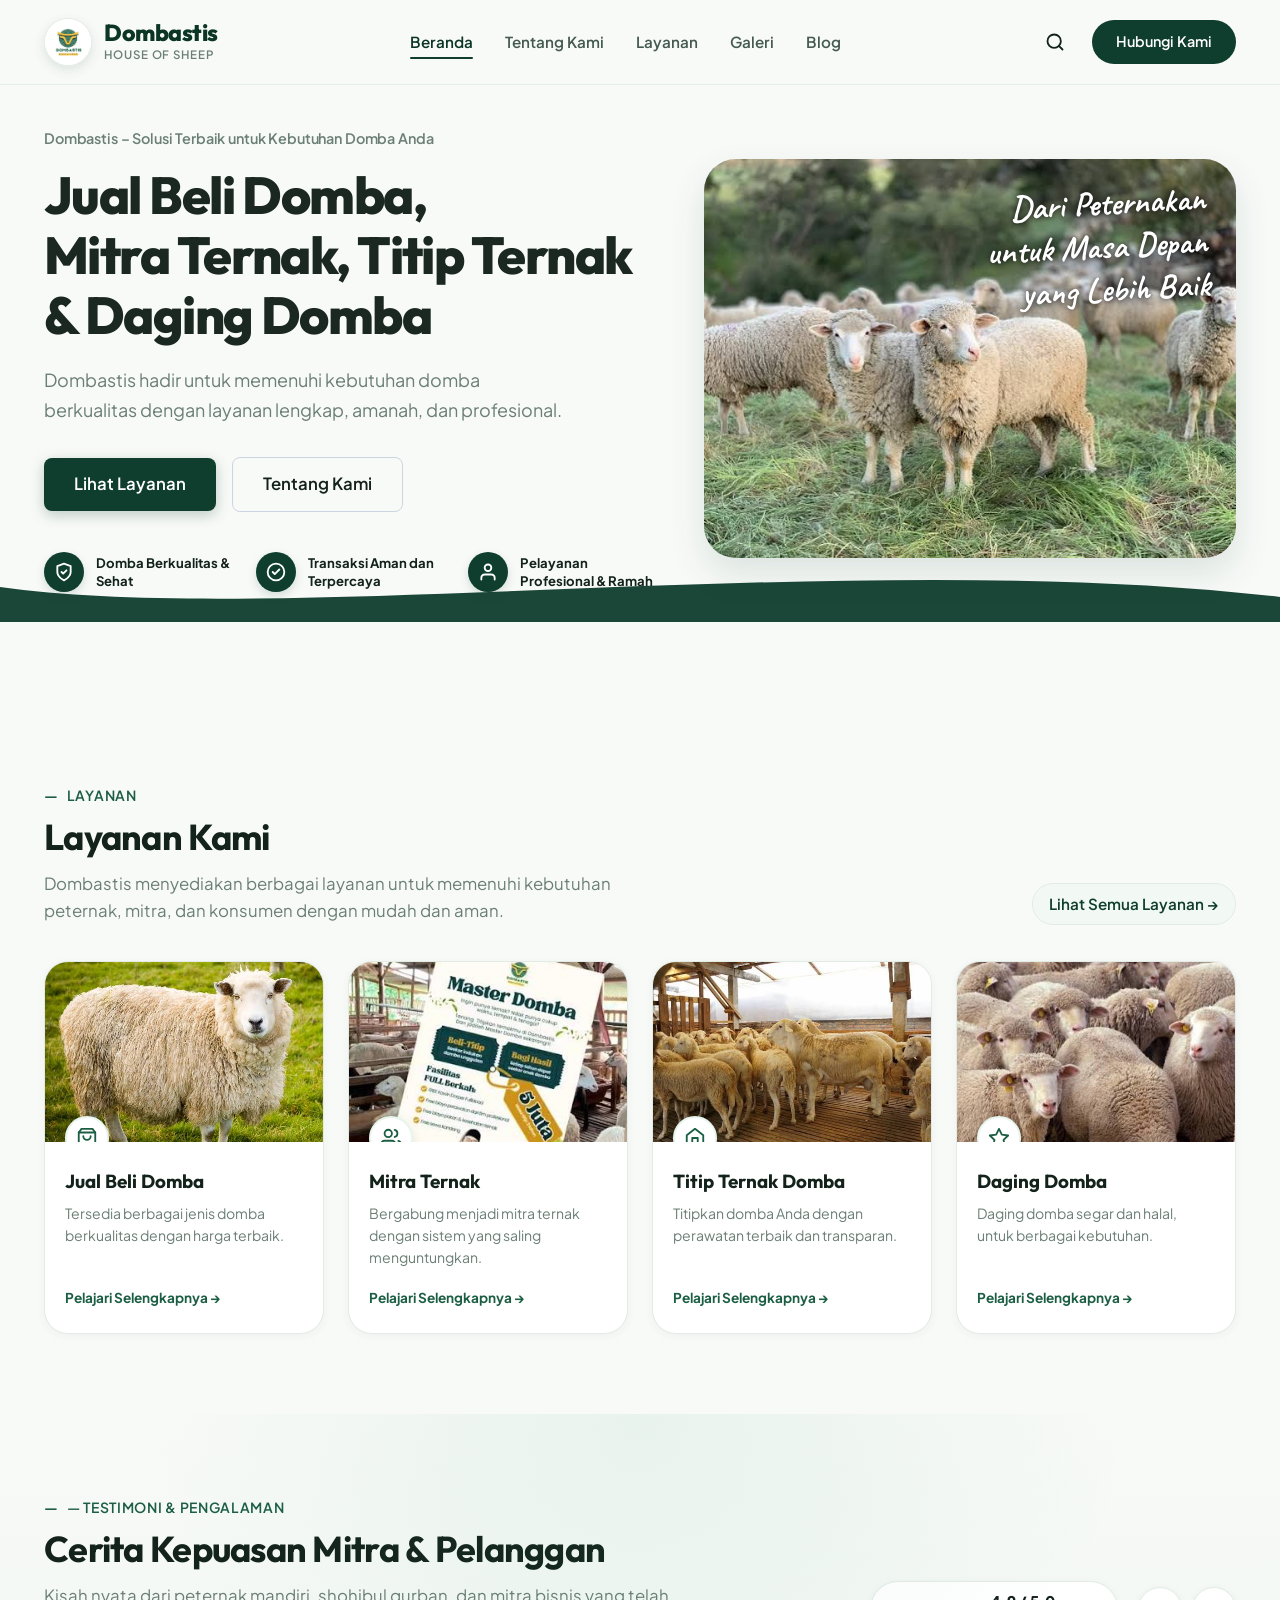
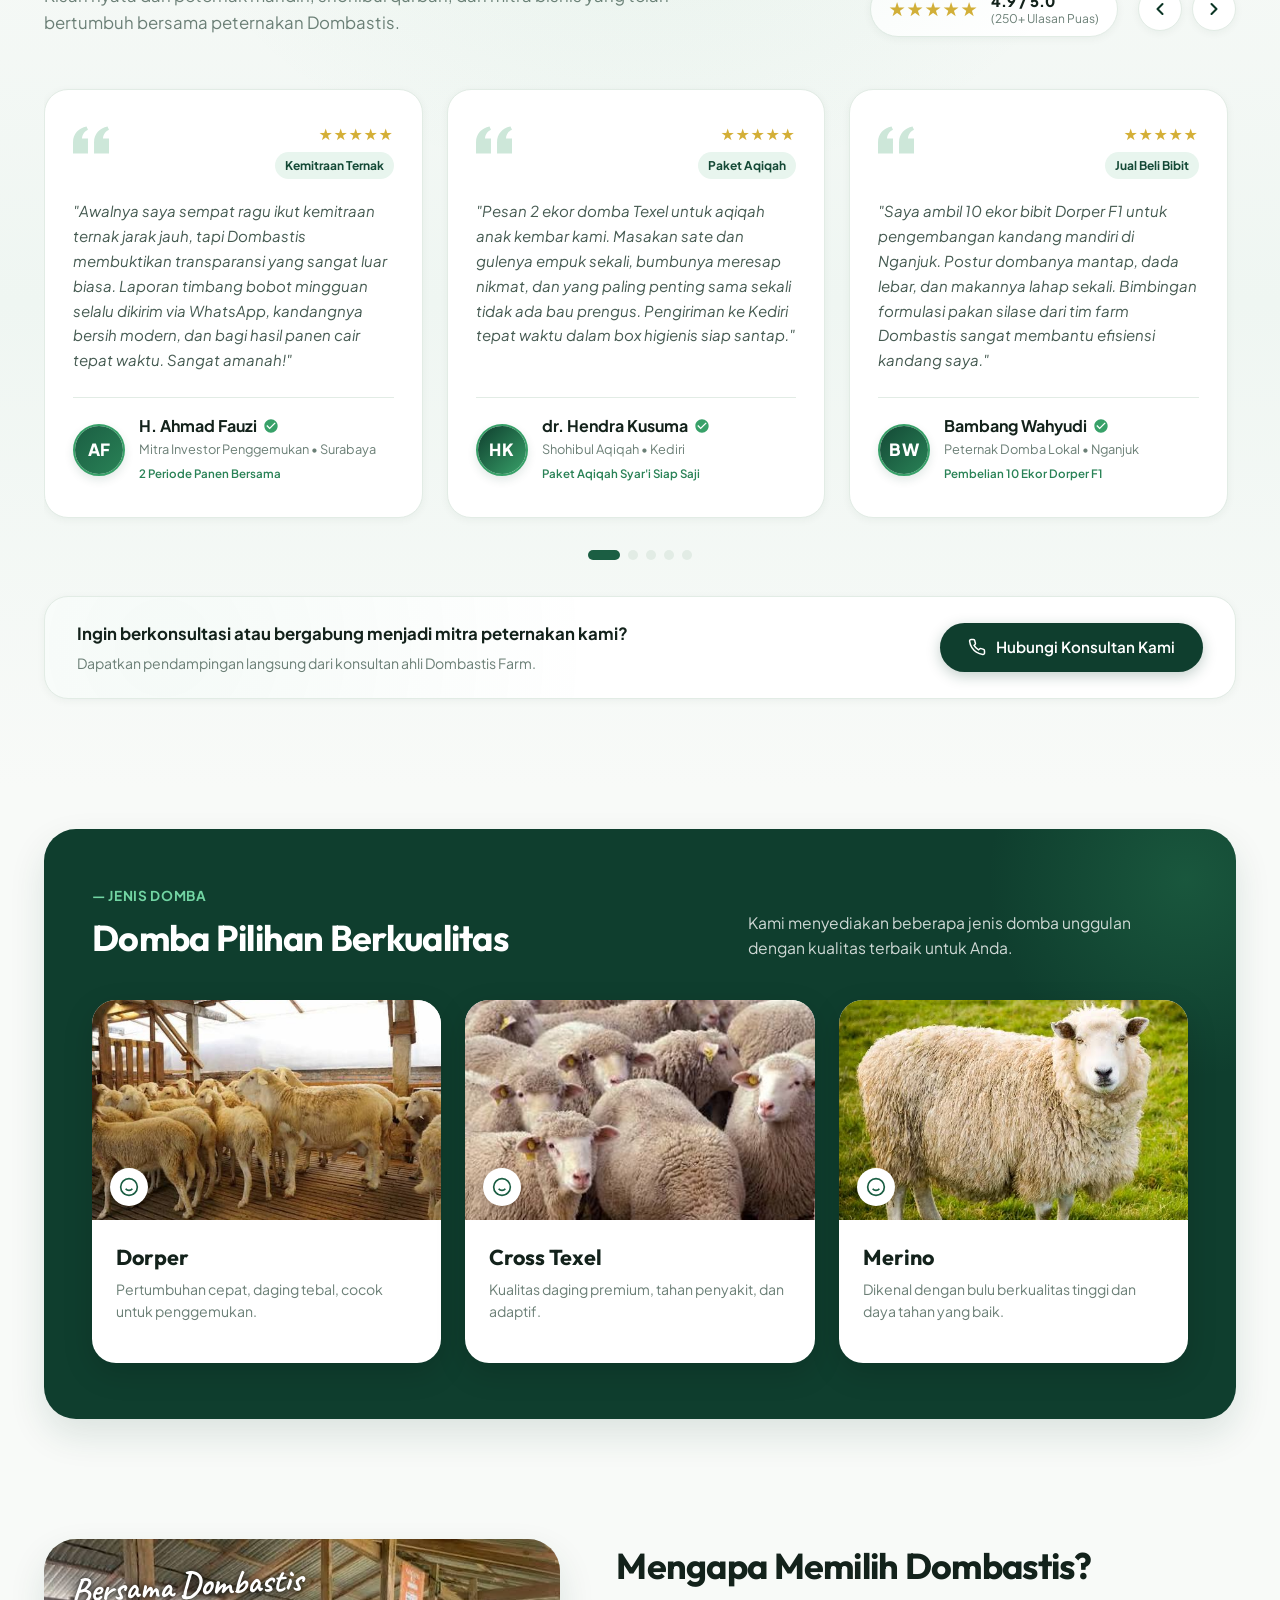
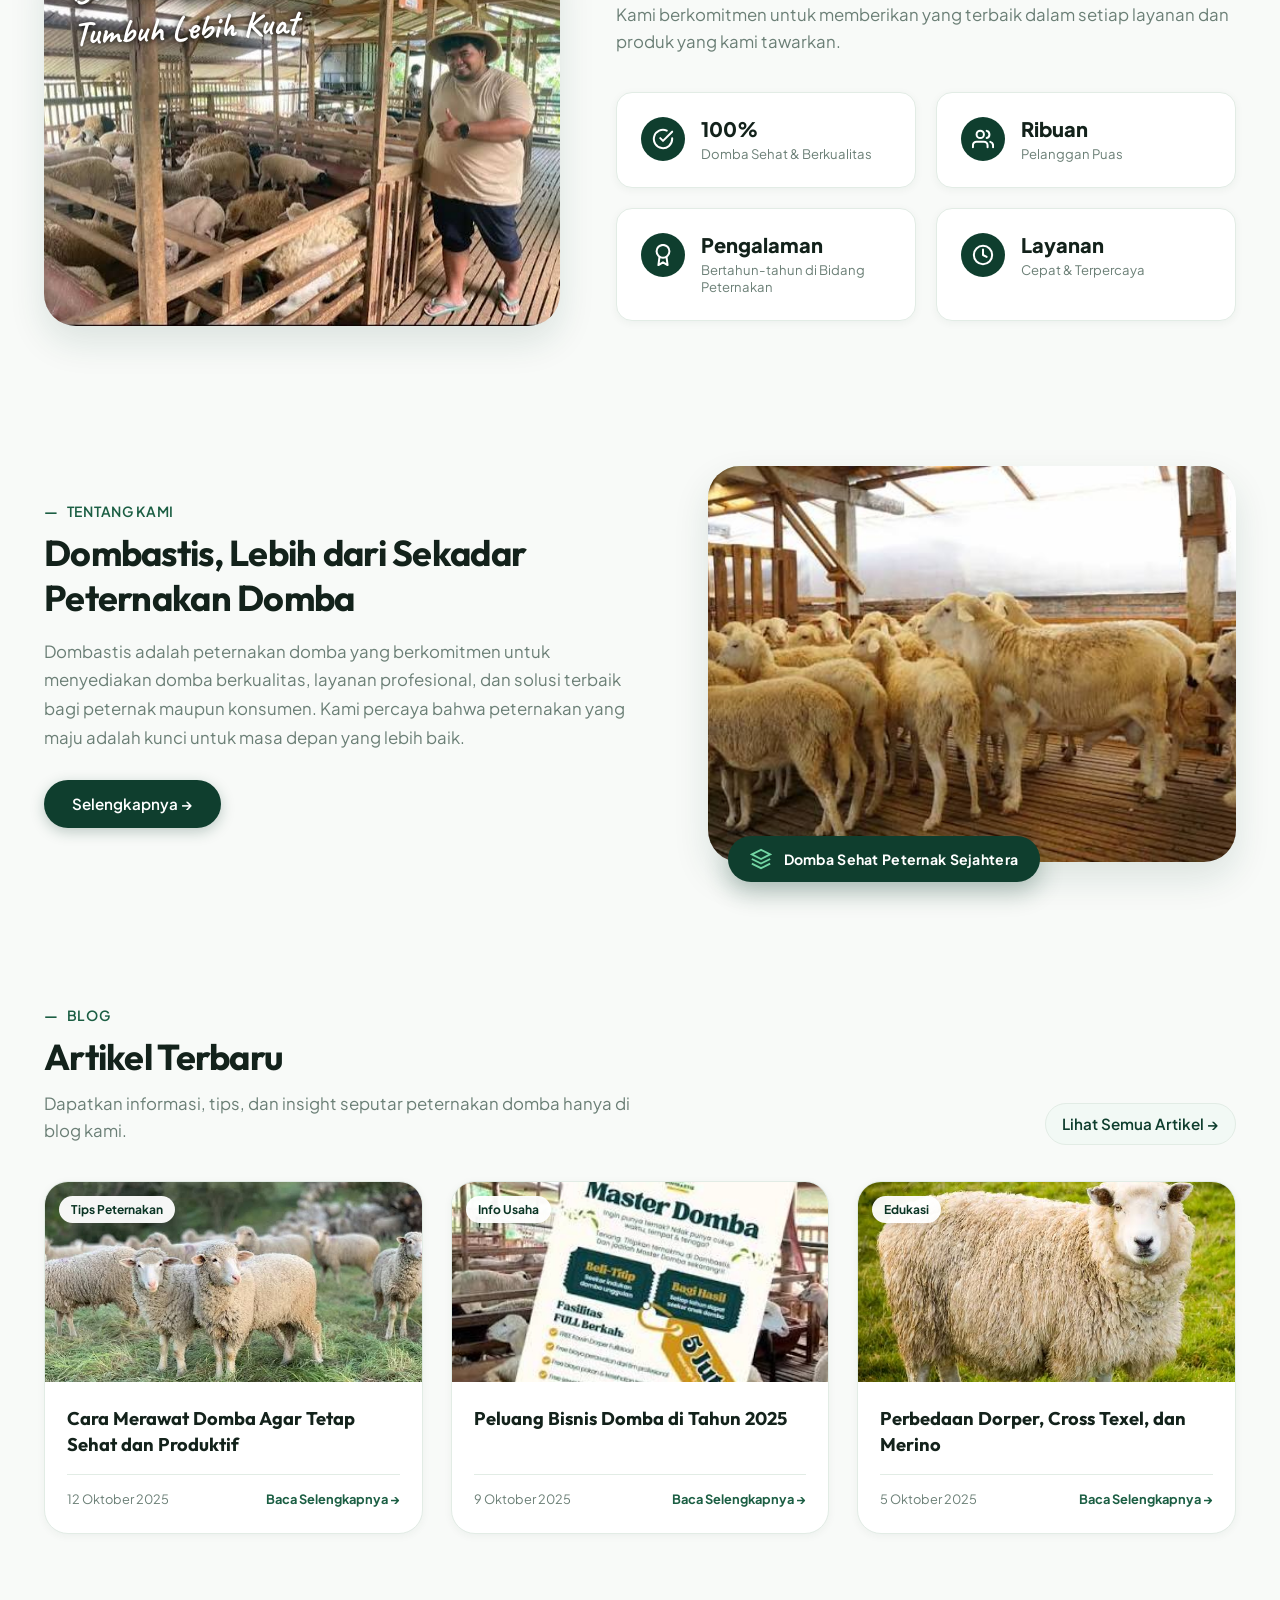
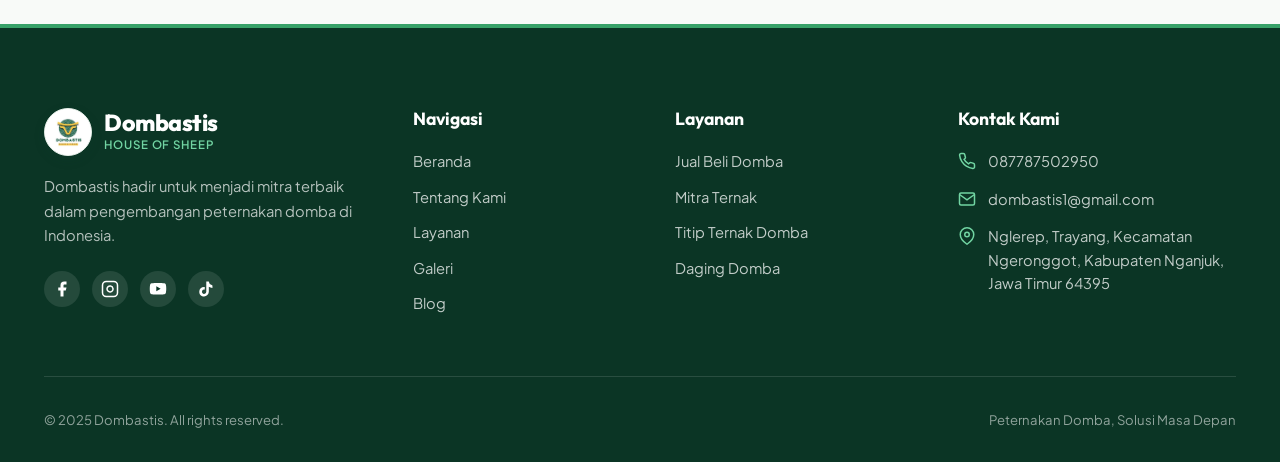
==== commit 6c8d992a: "testimoni" ====
--- a/index.html
+++ b/index.html
@@ -80,7 +80,7 @@
     </div>
     <div class="mobile-drawer-footer">
       <a href="kontak.html" class="btn btn-primary" style="width: 100%;">Hubungi Kami Sekarang</a>
-      <p style="font-size: 0.8rem; color: var(--text-muted); text-align: center;">Jombang, Jawa Timur &bull; 0812-3456-7890</p>
+      <p style="font-size: 0.8rem; color: var(--text-muted); text-align: center;">Nganjuk, Jawa Timur &bull; 087787502950</p>
     </div>
   </aside>
 
@@ -276,6 +276,278 @@
       </div>
     </section>
 
+    <!-- SECTION: TESTIMONI PELANGGAN & MITRA -->
+    <section class="section-testimonials" id="testimoni">
+      <div class="container">
+        <!-- Section Header with Title & Slider Controls -->
+        <div class="testimonials-header-wrapper">
+          <div class="testimonials-header-left">
+            <span class="section-eyebrow">— Testimoni & Pengalaman</span>
+            <h2 class="section-title">Cerita Kepuasan Mitra & Pelanggan</h2>
+            <p class="section-desc">
+              Kisah nyata dari peternak mandiri, shohibul qurban, dan mitra bisnis yang telah bertumbuh bersama peternakan Dombastis.
+            </p>
+          </div>
+          
+          <div class="testimonials-header-right">
+            <!-- Overall Rating Trust Badge -->
+            <div class="testi-trust-pill">
+              <div class="testi-stars">★★★★★</div>
+              <div class="testi-score-info">
+                <strong>4.9 / 5.0</strong>
+                <span>(250+ Ulasan Puas)</span>
+              </div>
+            </div>
+            
+            <!-- Prev & Next Controls -->
+            <div class="testi-slider-arrows">
+              <button type="button" class="testi-arrow-btn" id="testiPrevBtn" aria-label="Testimoni Sebelumnya">
+                <svg viewBox="0 0 24 24" fill="none" stroke="currentColor" stroke-width="2.5" stroke-linecap="round" stroke-linejoin="round">
+                  <polyline points="15 18 9 12 15 6"></polyline>
+                </svg>
+              </button>
+              <button type="button" class="testi-arrow-btn" id="testiNextBtn" aria-label="Testimoni Selanjutnya">
+                <svg viewBox="0 0 24 24" fill="none" stroke="currentColor" stroke-width="2.5" stroke-linecap="round" stroke-linejoin="round">
+                  <polyline points="9 18 15 12 9 6"></polyline>
+                </svg>
+              </button>
+            </div>
+          </div>
+        </div>
+
+        <!-- Slider Track / Cards Container -->
+        <div class="testi-slider-viewport">
+          <div class="testi-cards-track" id="testiTrack">
+            
+            <!-- Testimoni 1: H. Ahmad Fauzi -->
+            <article class="testi-card">
+              <div class="testi-card-top">
+                <div class="testi-quote-icon">
+                  <svg viewBox="0 0 24 24" fill="currentColor">
+                    <path d="M14.017 21v-7.391c0-5.704 3.731-9.57 8.983-10.609l.995 2.151c-2.432.917-3.995 3.638-3.995 5.849h4v10h-9.983zm-14.017 0v-7.391c0-5.704 3.748-9.57 9-10.609l.996 2.151c-2.433.917-3.996 3.638-3.996 5.849h3.983v10h-9.983z"/>
+                  </svg>
+                </div>
+                <div class="testi-card-rating">
+                  <span class="stars-gold">★★★★★</span>
+                  <span class="testi-tag-badge">Kemitraan Ternak</span>
+                </div>
+              </div>
+
+              <blockquote class="testi-quote-text">
+                "Awalnya saya sempat ragu ikut kemitraan ternak jarak jauh, tapi Dombastis membuktikan transparansi yang sangat luar biasa. Laporan timbang bobot mingguan selalu dikirim via WhatsApp, kandangnya bersih modern, dan bagi hasil panen cair tepat waktu. Sangat amanah!"
+              </blockquote>
+
+              <div class="testi-profile">
+                <div class="testi-avatar-wrap">
+                  <img src="https://images.unsplash.com/photo-1507003211169-0a1dd7228f2d?w=200&auto=format&fit=crop&q=80" 
+                       alt="H. Ahmad Fauzi" 
+                       loading="lazy" 
+                       class="testi-avatar-img"
+                       onerror="this.style.display='none'; this.nextElementSibling.style.display='flex';">
+                  <div class="testi-avatar-fallback" style="display: none; background: linear-gradient(135deg, #1B5E43, #298256);">AF</div>
+                </div>
+                <div class="testi-profile-meta">
+                  <div class="testi-author-name">
+                    <span>H. Ahmad Fauzi</span>
+                    <svg class="verified-icon" viewBox="0 0 24 24" fill="#38A169" title="Mitra Terverifikasi">
+                      <path d="M12 2C6.48 2 2 6.48 2 12s4.48 10 10 10 10-4.48 10-10S17.52 2 12 2zm-2 15l-5-5 1.41-1.41L10 14.17l7.59-7.59L19 8l-9 9z"/>
+                    </svg>
+                  </div>
+                  <div class="testi-author-role">Mitra Investor Penggemukan • Surabaya</div>
+                  <div class="testi-transaction-badge">2 Periode Panen Bersama</div>
+                </div>
+              </div>
+            </article>
+
+            <!-- Testimoni 2: dr. Hendra Kusuma -->
+            <article class="testi-card">
+              <div class="testi-card-top">
+                <div class="testi-quote-icon">
+                  <svg viewBox="0 0 24 24" fill="currentColor">
+                    <path d="M14.017 21v-7.391c0-5.704 3.731-9.57 8.983-10.609l.995 2.151c-2.432.917-3.995 3.638-3.995 5.849h4v10h-9.983zm-14.017 0v-7.391c0-5.704 3.748-9.57 9-10.609l.996 2.151c-2.433.917-3.996 3.638-3.996 5.849h3.983v10h-9.983z"/>
+                  </svg>
+                </div>
+                <div class="testi-card-rating">
+                  <span class="stars-gold">★★★★★</span>
+                  <span class="testi-tag-badge">Paket Aqiqah</span>
+                </div>
+              </div>
+
+              <blockquote class="testi-quote-text">
+                "Pesan 2 ekor domba Texel untuk aqiqah anak kembar kami. Masakan sate dan gulenya empuk sekali, bumbunya meresap nikmat, dan yang paling penting sama sekali tidak ada bau prengus. Pengiriman ke Kediri tepat waktu dalam box higienis siap santap."
+              </blockquote>
+
+              <div class="testi-profile">
+                <div class="testi-avatar-wrap">
+                  <img src="https://images.unsplash.com/photo-1500648767791-00dcc994a43e?w=200&auto=format&fit=crop&q=80" 
+                       alt="dr. Hendra Kusuma" 
+                       loading="lazy" 
+                       class="testi-avatar-img"
+                       onerror="this.style.display='none'; this.nextElementSibling.style.display='flex';">
+                  <div class="testi-avatar-fallback" style="display: none; background: linear-gradient(135deg, #0F3E2E, #38A169);">HK</div>
+                </div>
+                <div class="testi-profile-meta">
+                  <div class="testi-author-name">
+                    <span>dr. Hendra Kusuma</span>
+                    <svg class="verified-icon" viewBox="0 0 24 24" fill="#38A169" title="Pelanggan Terverifikasi">
+                      <path d="M12 2C6.48 2 2 6.48 2 12s4.48 10 10 10 10-4.48 10-10S17.52 2 12 2zm-2 15l-5-5 1.41-1.41L10 14.17l7.59-7.59L19 8l-9 9z"/>
+                    </svg>
+                  </div>
+                  <div class="testi-author-role">Shohibul Aqiqah • Kediri</div>
+                  <div class="testi-transaction-badge">Paket Aqiqah Syar'i Siap Saji</div>
+                </div>
+              </div>
+            </article>
+
+            <!-- Testimoni 3: Bambang Wahyudi -->
+            <article class="testi-card">
+              <div class="testi-card-top">
+                <div class="testi-quote-icon">
+                  <svg viewBox="0 0 24 24" fill="currentColor">
+                    <path d="M14.017 21v-7.391c0-5.704 3.731-9.57 8.983-10.609l.995 2.151c-2.432.917-3.995 3.638-3.995 5.849h4v10h-9.983zm-14.017 0v-7.391c0-5.704 3.748-9.57 9-10.609l.996 2.151c-2.433.917-3.996 3.638-3.996 5.849h3.983v10h-9.983z"/>
+                  </svg>
+                </div>
+                <div class="testi-card-rating">
+                  <span class="stars-gold">★★★★★</span>
+                  <span class="testi-tag-badge">Jual Beli Bibit</span>
+                </div>
+              </div>
+
+              <blockquote class="testi-quote-text">
+                "Saya ambil 10 ekor bibit Dorper F1 untuk pengembangan kandang mandiri di Nganjuk. Postur dombanya mantap, dada lebar, dan makannya lahap sekali. Bimbingan formulasi pakan silase dari tim farm Dombastis sangat membantu efisiensi kandang saya."
+              </blockquote>
+
+              <div class="testi-profile">
+                <div class="testi-avatar-wrap">
+                  <img src="https://images.unsplash.com/photo-1506794778202-cad84cf45f1d?w=200&auto=format&fit=crop&q=80" 
+                       alt="Bambang Wahyudi" 
+                       loading="lazy" 
+                       class="testi-avatar-img"
+                       onerror="this.style.display='none'; this.nextElementSibling.style.display='flex';">
+                  <div class="testi-avatar-fallback" style="display: none; background: linear-gradient(135deg, #144936, #298256);">BW</div>
+                </div>
+                <div class="testi-profile-meta">
+                  <div class="testi-author-name">
+                    <span>Bambang Wahyudi</span>
+                    <svg class="verified-icon" viewBox="0 0 24 24" fill="#38A169" title="Peternak Terverifikasi">
+                      <path d="M12 2C6.48 2 2 6.48 2 12s4.48 10 10 10 10-4.48 10-10S17.52 2 12 2zm-2 15l-5-5 1.41-1.41L10 14.17l7.59-7.59L19 8l-9 9z"/>
+                    </svg>
+                  </div>
+                  <div class="testi-author-role">Peternak Domba Lokal • Nganjuk</div>
+                  <div class="testi-transaction-badge">Pembelian 10 Ekor Dorper F1</div>
+                </div>
+              </div>
+            </article>
+
+            <!-- Testimoni 4: Ibu Siti Rahmawati -->
+            <article class="testi-card">
+              <div class="testi-card-top">
+                <div class="testi-quote-icon">
+                  <svg viewBox="0 0 24 24" fill="currentColor">
+                    <path d="M14.017 21v-7.391c0-5.704 3.731-9.57 8.983-10.609l.995 2.151c-2.432.917-3.995 3.638-3.995 5.849h4v10h-9.983zm-14.017 0v-7.391c0-5.704 3.748-9.57 9-10.609l.996 2.151c-2.433.917-3.996 3.638-3.996 5.849h3.983v10h-9.983z"/>
+                  </svg>
+                </div>
+                <div class="testi-card-rating">
+                  <span class="stars-gold">★★★★★</span>
+                  <span class="testi-tag-badge">Titip Rawat Qurban</span>
+                </div>
+              </div>
+
+              <blockquote class="testi-quote-text">
+                "Program titip rawat qurban dari jauh-jauh hari sangat meringankan biaya keluarga. Bobot domba dipantau rutin, kesehatan terjamin dokter hewan, dan saat disembelih di hari Idul Adha dombanya sudah mencapai bobot 52 kg. Pelayanan jujur dan profesional!"
+              </blockquote>
+
+              <div class="testi-profile">
+                <div class="testi-avatar-wrap">
+                  <img src="https://images.unsplash.com/photo-1534528741775-53994a69daeb?w=200&auto=format&fit=crop&q=80" 
+                       alt="Ibu Siti Rahmawati" 
+                       loading="lazy" 
+                       class="testi-avatar-img"
+                       onerror="this.style.display='none'; this.nextElementSibling.style.display='flex';">
+                  <div class="testi-avatar-fallback" style="display: none; background: linear-gradient(135deg, #1B5E43, #D4AF37);">SR</div>
+                </div>
+                <div class="testi-profile-meta">
+                  <div class="testi-author-name">
+                    <span>Ibu Siti Rahmawati</span>
+                    <svg class="verified-icon" viewBox="0 0 24 24" fill="#38A169" title="Shohibul Qurban Terverifikasi">
+                      <path d="M12 2C6.48 2 2 6.48 2 12s4.48 10 10 10 10-4.48 10-10S17.52 2 12 2zm-2 15l-5-5 1.41-1.41L10 14.17l7.59-7.59L19 8l-9 9z"/>
+                    </svg>
+                  </div>
+                  <div class="testi-author-role">Shohibul Qurban • Madiun</div>
+                  <div class="testi-transaction-badge">Titip Rawat 5 Bulan Qurban</div>
+                </div>
+              </div>
+            </article>
+
+            <!-- Testimoni 5: Rudi Hartono -->
+            <article class="testi-card">
+              <div class="testi-card-top">
+                <div class="testi-quote-icon">
+                  <svg viewBox="0 0 24 24" fill="currentColor">
+                    <path d="M14.017 21v-7.391c0-5.704 3.731-9.57 8.983-10.609l.995 2.151c-2.432.917-3.995 3.638-3.995 5.849h4v10h-9.983zm-14.017 0v-7.391c0-5.704 3.748-9.57 9-10.609l.996 2.151c-2.433.917-3.996 3.638-3.996 5.849h3.983v10h-9.983z"/>
+                  </svg>
+                </div>
+                <div class="testi-card-rating">
+                  <span class="stars-gold">★★★★★</span>
+                  <span class="testi-tag-badge">Suplai Daging Resto</span>
+                </div>
+              </div>
+
+              <blockquote class="testi-quote-text">
+                "Sebagai pemilik usaha kuliner olahan kambing & domba di Jombang, konsistensi karkas itu nomor satu. Sejak langganan karkas segar di Dombastis, kualitas sate kami makin disukai pelanggan karena dagingnya tebal, empuk, dan potongannya rapi standar resto."
+              </blockquote>
+
+              <div class="testi-profile">
+                <div class="testi-avatar-wrap">
+                  <img src="https://images.unsplash.com/photo-1472099645785-5658abf4ff4e?w=200&auto=format&fit=crop&q=80" 
+                       alt="Rudi Hartono" 
+                       loading="lazy" 
+                       class="testi-avatar-img"
+                       onerror="this.style.display='none'; this.nextElementSibling.style.display='flex';">
+                  <div class="testi-avatar-fallback" style="display: none; background: linear-gradient(135deg, #0B3525, #298256);">RH</div>
+                </div>
+                <div class="testi-profile-meta">
+                  <div class="testi-author-name">
+                    <span>Rudi Hartono</span>
+                    <svg class="verified-icon" viewBox="0 0 24 24" fill="#38A169" title="Mitra Bisnis Terverifikasi">
+                      <path d="M12 2C6.48 2 2 6.48 2 12s4.48 10 10 10 10-4.48 10-10S17.52 2 12 2zm-2 15l-5-5 1.41-1.41L10 14.17l7.59-7.59L19 8l-9 9z"/>
+                    </svg>
+                  </div>
+                  <div class="testi-author-role">Owner Sate & Gule Solo • Jombang</div>
+                  <div class="testi-transaction-badge">Mitra Suplai Karkas Rutin</div>
+                </div>
+              </div>
+            </article>
+
+          </div>
+        </div>
+
+        <!-- Slider Pagination Dots -->
+        <div class="testi-dots-pagination" id="testiDots">
+          <button type="button" class="testi-dot active" data-index="0" aria-label="Slide 1"></button>
+          <button type="button" class="testi-dot" data-index="1" aria-label="Slide 2"></button>
+          <button type="button" class="testi-dot" data-index="2" aria-label="Slide 3"></button>
+          <button type="button" class="testi-dot" data-index="3" aria-label="Slide 4"></button>
+          <button type="button" class="testi-dot" data-index="4" aria-label="Slide 5"></button>
+        </div>
+
+        <!-- Bottom CTA Bar inside Testimonials -->
+        <div class="testi-bottom-cta">
+          <div class="testi-cta-text">
+            <strong>Ingin berkonsultasi atau bergabung menjadi mitra peternakan kami?</strong>
+            <span>Dapatkan pendampingan langsung dari konsultan ahli Dombastis Farm.</span>
+          </div>
+          <a href="https://wa.me/6287787502950?text=Halo%20Dombastis,%20saya%20tertarik%20konsultasi%20layanan%20dan%20kemitraan%20domba" target="_blank" rel="noopener" class="btn btn-primary">
+            <svg viewBox="0 0 24 24" fill="none" stroke="currentColor" stroke-width="2" style="width: 18px; height: 18px;">
+              <path d="M22 16.92v3a2 2 0 0 1-2.18 2 19.79 19.79 0 0 1-8.63-3.07 19.5 19.5 0 0 1-6-6 19.79 19.79 0 0 1-3.07-8.67A2 2 0 0 1 4.11 2h3a2 2 0 0 1 2 1.72 12.84 12.84 0 0 0 .7 2.81 2 2 0 0 1-.45 2.11L8.09 9.91a16 16 0 0 0 6 6l1.27-1.27a2 2 0 0 1 2.11-.45 12.84 12.84 0 0 0 2.81.7A2 2 0 0 1 22 16.92z"/>
+            </svg>
+            Hubungi Konsultan Kami
+          </a>
+        </div>
+
+      </div>
+    </section>
+
     <!-- SECTION: DOMBA PILIHAN BERKUALITAS (Dark Green Box) -->
     <section class="section-breeds" id="jenis-domba">
       <div class="container">
@@ -556,16 +828,16 @@
             Dombastis hadir untuk menjadi mitra terbaik dalam pengembangan peternakan domba di Indonesia.
           </p>
           <div class="social-links">
-            <a href="https://facebook.com" target="_blank" rel="noopener" class="social-btn" aria-label="Facebook">
+            <a href="https://web.facebook.com/dombastis.id/?_rdc=1&_rdr#" target="_blank" rel="noopener" class="social-btn" aria-label="Facebook">
               <svg viewBox="0 0 24 24" fill="currentColor"><path d="M18 2h-3a5 5 0 0 0-5 5v3H7v4h3v8h4v-8h3l1-4h-4V7a1 1 0 0 1 1-1h3z"/></svg>
             </a>
-            <a href="https://instagram.com" target="_blank" rel="noopener" class="social-btn" aria-label="Instagram">
+            <a href="https://www.instagram.com/dombastis_id/" target="_blank" rel="noopener" class="social-btn" aria-label="Instagram">
               <svg viewBox="0 0 24 24" fill="none" stroke="currentColor" stroke-width="2"><rect x="2" y="2" width="20" height="20" rx="5" ry="5"></rect><path d="M16 11.37A4 4 0 1 1 12.63 8 4 4 0 0 1 16 11.37z"></path><line x1="17.5" y1="6.5" x2="17.51" y2="6.5"></line></svg>
             </a>
-            <a href="https://youtube.com" target="_blank" rel="noopener" class="social-btn" aria-label="YouTube">
+            <a href="https://www.youtube.com/@dombastis_id" target="_blank" rel="noopener" class="social-btn" aria-label="YouTube">
               <svg viewBox="0 0 24 24" fill="currentColor"><path d="M22.54 6.42a2.78 2.78 0 0 0-1.94-2C18.88 4 12 4 12 4s-6.88 0-8.6.46a2.78 2.78 0 0 0-1.94 2A29 29 0 0 0 1 11.75a29 29 0 0 0 .46 5.33A2.78 2.78 0 0 0 3.4 19c1.72.46 8.6.46 8.6.46s6.88 0 8.6-.46a2.78 2.78 0 0 0 1.94-2 29 29 0 0 0 .46-5.25 29 29 0 0 0-.46-5.33z"/><polygon points="9.75 15.02 15.5 11.75 9.75 8.48 9.75 15.02" fill="#0B3525"/></svg>
             </a>
-            <a href="https://tiktok.com" target="_blank" rel="noopener" class="social-btn" aria-label="TikTok">
+            <a href="https://www.tiktok.com/search?q=dombastis&t=1792202315125" target="_blank" rel="noopener" class="social-btn" aria-label="TikTok">
               <svg viewBox="0 0 24 24" fill="currentColor"><path d="M19.59 6.69a4.83 4.83 0 0 1-3.77-4.25V2h-3.45v13.67a2.89 2.89 0 0 1-5.2 1.74 2.89 2.89 0 0 1 2.31-4.64c.29 0 .58.04.86.12V9.38a6.37 6.37 0 0 0-1-.08A6.34 6.34 0 0 0 3 15.64a6.34 6.34 0 0 0 10.82 4.5 6.27 6.27 0 0 0 1.96-4.54V9.08a8.28 8.28 0 0 0 4.81 1.54V7.17a4.84 4.84 0 0 1-1-.48z"/></svg>
             </a>
           </div>
@@ -600,15 +872,15 @@
           <div class="footer-contact-list">
             <div class="footer-contact-item">
               <svg viewBox="0 0 24 24" fill="none" stroke="currentColor" stroke-width="2"><path d="M22 16.92v3a2 2 0 0 1-2.18 2 19.79 19.79 0 0 1-8.63-3.07 19.5 19.5 0 0 1-6-6 19.79 19.79 0 0 1-3.07-8.67A2 2 0 0 1 4.11 2h3a2 2 0 0 1 2 1.72 12.84 12.84 0 0 0 .7 2.81 2 2 0 0 1-.45 2.11L8.09 9.91a16 16 0 0 0 6 6l1.27-1.27a2 2 0 0 1 2.11-.45 12.84 12.84 0 0 0 2.81.7A2 2 0 0 1 22 16.92z"/></svg>
-              <span>+62 812 3456 7890</span>
+              <a href="https://wa.me/6287787502950" target="_blank" rel="noopener">087787502950</a>
             </div>
             <div class="footer-contact-item">
               <svg viewBox="0 0 24 24" fill="none" stroke="currentColor" stroke-width="2"><path d="M4 4h16c1.1 0 2 .9 2 2v12c0 1.1-.9 2-2 2H4c-1.1 0-2-.9-2-2V6c0-1.1.9-2 2-2z"/><polyline points="22,6 12,13 2,6"/></svg>
-              <span>info@dombastis.id</span>
+              <a href="mailto:dombastis1@gmail.com">dombastis1@gmail.com</a>
             </div>
             <div class="footer-contact-item">
               <svg viewBox="0 0 24 24" fill="none" stroke="currentColor" stroke-width="2"><path d="M21 10c0 7-9 13-9 13s-9-6-9-13a9 9 0 0 1 18 0z"/><circle cx="12" cy="10" r="3"/></svg>
-              <span>Jombang, Jawa Timur</span>
+              <span>Nglerep, Trayang, Kecamatan Ngeronggot, Kabupaten Nganjuk, Jawa Timur 64395</span>
             </div>
           </div>
         </div>
--- a/css/style.css
+++ b/css/style.css
@@ -798,6 +798,369 @@
 }
 
 /* ==========================================================================
+   Section: Testimoni Pelanggan & Mitra
+   ========================================================================== */
+.section-testimonials {
+  padding: 80px 0 90px;
+  background: linear-gradient(180deg, var(--bg-page) 0%, #EFF6F2 50%, var(--bg-page) 100%);
+  position: relative;
+  overflow: hidden;
+}
+
+.section-testimonials::before {
+  content: "";
+  position: absolute;
+  top: 0;
+  left: 50%;
+  transform: translateX(-50%);
+  width: 1000px;
+  height: 380px;
+  background: radial-gradient(ellipse at top, rgba(56, 161, 105, 0.08) 0%, transparent 70%);
+  pointer-events: none;
+}
+
+.testimonials-header-wrapper {
+  display: flex;
+  align-items: flex-end;
+  justify-content: space-between;
+  gap: 32px;
+  margin-bottom: 40px;
+}
+
+.testimonials-header-left {
+  max-width: 640px;
+}
+
+.testimonials-header-right {
+  display: flex;
+  align-items: center;
+  gap: 20px;
+  flex-shrink: 0;
+}
+
+.testi-trust-pill {
+  display: flex;
+  align-items: center;
+  gap: 12px;
+  background: var(--bg-card);
+  padding: 10px 18px;
+  border-radius: var(--radius-pill);
+  border: 1px solid var(--border-light);
+  box-shadow: var(--shadow-sm);
+}
+
+.testi-stars {
+  color: var(--accent-gold);
+  font-size: 1.15rem;
+  letter-spacing: 2px;
+}
+
+.testi-score-info {
+  display: flex;
+  flex-direction: column;
+  line-height: 1.25;
+}
+
+.testi-score-info strong {
+  font-size: 0.92rem;
+  color: var(--text-main);
+  font-weight: 800;
+}
+
+.testi-score-info span {
+  font-size: 0.75rem;
+  color: var(--text-muted);
+}
+
+.testi-slider-arrows {
+  display: flex;
+  gap: 10px;
+}
+
+.testi-arrow-btn {
+  width: 44px;
+  height: 44px;
+  border-radius: 50%;
+  background: var(--bg-card);
+  border: 1px solid var(--border-light);
+  color: var(--primary-deep);
+  display: flex;
+  align-items: center;
+  justify-content: center;
+  cursor: pointer;
+  box-shadow: var(--shadow-sm);
+  transition: all var(--transition-fast);
+}
+
+.testi-arrow-btn:hover {
+  background: var(--primary-dark);
+  color: var(--text-white);
+  border-color: var(--primary-dark);
+  transform: scale(1.05);
+  box-shadow: var(--shadow-md);
+}
+
+.testi-arrow-btn svg {
+  width: 20px;
+  height: 20px;
+}
+
+/* Slider Track & Cards */
+.testi-slider-viewport {
+  overflow-x: auto;
+  scroll-behavior: smooth;
+  scroll-snap-type: x mandatory;
+  -webkit-overflow-scrolling: touch;
+  scrollbar-width: none;
+  padding: 12px 4px 24px;
+}
+
+.testi-slider-viewport::-webkit-scrollbar {
+  display: none;
+}
+
+.testi-cards-track {
+  display: flex;
+  gap: 24px;
+}
+
+.testi-card {
+  flex: 0 0 calc(33.333% - 16px);
+  min-width: 320px;
+  scroll-snap-align: start;
+  background: var(--bg-card);
+  border-radius: var(--radius-lg);
+  border: 1px solid var(--border-light);
+  padding: 32px 28px;
+  box-shadow: var(--shadow-sm);
+  display: flex;
+  flex-direction: column;
+  justify-content: space-between;
+  position: relative;
+  transition: all var(--transition-normal);
+}
+
+.testi-card:hover {
+  transform: translateY(-8px);
+  box-shadow: var(--shadow-hover);
+  border-color: rgba(56, 161, 105, 0.4);
+}
+
+.testi-card-top {
+  display: flex;
+  align-items: flex-start;
+  justify-content: space-between;
+  margin-bottom: 20px;
+}
+
+.testi-quote-icon {
+  width: 36px;
+  height: 36px;
+  color: rgba(56, 161, 105, 0.25);
+  flex-shrink: 0;
+}
+
+.testi-quote-icon svg {
+  width: 100%;
+  height: 100%;
+}
+
+.testi-card-rating {
+  display: flex;
+  flex-direction: column;
+  align-items: flex-end;
+  gap: 6px;
+}
+
+.stars-gold {
+  color: var(--accent-gold);
+  font-size: 0.95rem;
+  letter-spacing: 2px;
+}
+
+.testi-tag-badge {
+  font-size: 0.75rem;
+  font-weight: 700;
+  color: var(--primary-forest);
+  background: var(--accent-soft);
+  padding: 4px 10px;
+  border-radius: var(--radius-pill);
+}
+
+.testi-quote-text {
+  font-size: 0.94rem;
+  line-height: 1.65;
+  color: var(--text-body);
+  font-style: italic;
+  margin-bottom: 24px;
+  flex: 1;
+}
+
+/* Profile inside Card */
+.testi-profile {
+  display: flex;
+  align-items: center;
+  gap: 14px;
+  padding-top: 18px;
+  border-top: 1px solid var(--border-light);
+}
+
+.testi-avatar-wrap {
+  position: relative;
+  width: 52px;
+  height: 52px;
+  border-radius: 50%;
+  overflow: hidden;
+  flex-shrink: 0;
+  border: 2px solid var(--accent-mint);
+  box-shadow: 0 4px 10px rgba(15, 62, 46, 0.12);
+}
+
+.testi-avatar-img {
+  width: 100%;
+  height: 100%;
+  object-fit: cover;
+  display: block;
+}
+
+.testi-avatar-fallback {
+  width: 100%;
+  height: 100%;
+  color: #FFFFFF;
+  display: flex;
+  align-items: center;
+  justify-content: center;
+  font-weight: 800;
+  font-size: 1.05rem;
+  letter-spacing: 0.5px;
+}
+
+.testi-profile-meta {
+  flex: 1;
+  min-width: 0;
+}
+
+.testi-author-name {
+  display: flex;
+  align-items: center;
+  gap: 6px;
+  font-size: 1rem;
+  font-weight: 700;
+  color: var(--text-main);
+  line-height: 1.3;
+}
+
+.verified-icon {
+  width: 16px;
+  height: 16px;
+  flex-shrink: 0;
+}
+
+.testi-author-role {
+  font-size: 0.8rem;
+  color: var(--text-muted);
+  white-space: nowrap;
+  overflow: hidden;
+  text-overflow: ellipsis;
+  margin-top: 2px;
+}
+
+.testi-transaction-badge {
+  display: inline-block;
+  font-size: 0.72rem;
+  color: var(--accent-green);
+  font-weight: 600;
+  margin-top: 4px;
+}
+
+/* Dots Pagination */
+.testi-dots-pagination {
+  display: flex;
+  justify-content: center;
+  align-items: center;
+  gap: 8px;
+  margin-top: 8px;
+  margin-bottom: 36px;
+}
+
+.testi-dot {
+  width: 10px;
+  height: 10px;
+  border-radius: var(--radius-pill);
+  background: var(--border-light);
+  border: none;
+  cursor: pointer;
+  transition: all var(--transition-fast);
+}
+
+.testi-dot.active {
+  width: 32px;
+  background: var(--primary-green);
+}
+
+/* Bottom CTA Banner */
+.testi-bottom-cta {
+  background: var(--bg-card);
+  border-radius: var(--radius-lg);
+  border: 1px solid var(--border-light);
+  padding: 24px 32px;
+  display: flex;
+  align-items: center;
+  justify-content: space-between;
+  gap: 20px;
+  box-shadow: var(--shadow-sm);
+  background-image: radial-gradient(circle at 10% 50%, rgba(56, 161, 105, 0.05), transparent 40%);
+}
+
+.testi-cta-text {
+  display: flex;
+  flex-direction: column;
+  gap: 4px;
+}
+
+.testi-cta-text strong {
+  font-size: 1.05rem;
+  color: var(--text-main);
+}
+
+.testi-cta-text span {
+  font-size: 0.88rem;
+  color: var(--text-muted);
+}
+
+@media (max-width: 1024px) {
+  .testi-card {
+    flex: 0 0 calc(50% - 12px);
+  }
+}
+
+@media (max-width: 768px) {
+  .testimonials-header-wrapper {
+    flex-direction: column;
+    align-items: flex-start;
+    gap: 20px;
+  }
+  .testimonials-header-right {
+    width: 100%;
+    justify-content: space-between;
+  }
+  .testi-card {
+    flex: 0 0 88%;
+    min-width: 280px;
+    padding: 24px 20px;
+  }
+  .testi-bottom-cta {
+    flex-direction: column;
+    align-items: flex-start;
+    padding: 20px;
+  }
+  .testi-bottom-cta .btn {
+    width: 100%;
+    justify-content: center;
+  }
+}
+
+/* ==========================================================================
    Section: Domba Pilihan Berkualitas (Breeds Showcase)
    ========================================================================== */
 .section-breeds {
@@ -1388,6 +1751,15 @@
   align-items: flex-start;
   gap: 12px;
   color: rgba(255, 255, 255, 0.75);
+}
+
+.footer-contact-item a {
+  color: inherit;
+  transition: color var(--transition-fast);
+}
+
+.footer-contact-item a:hover {
+  color: #72D5A3;
 }
 
 .footer-contact-item svg {
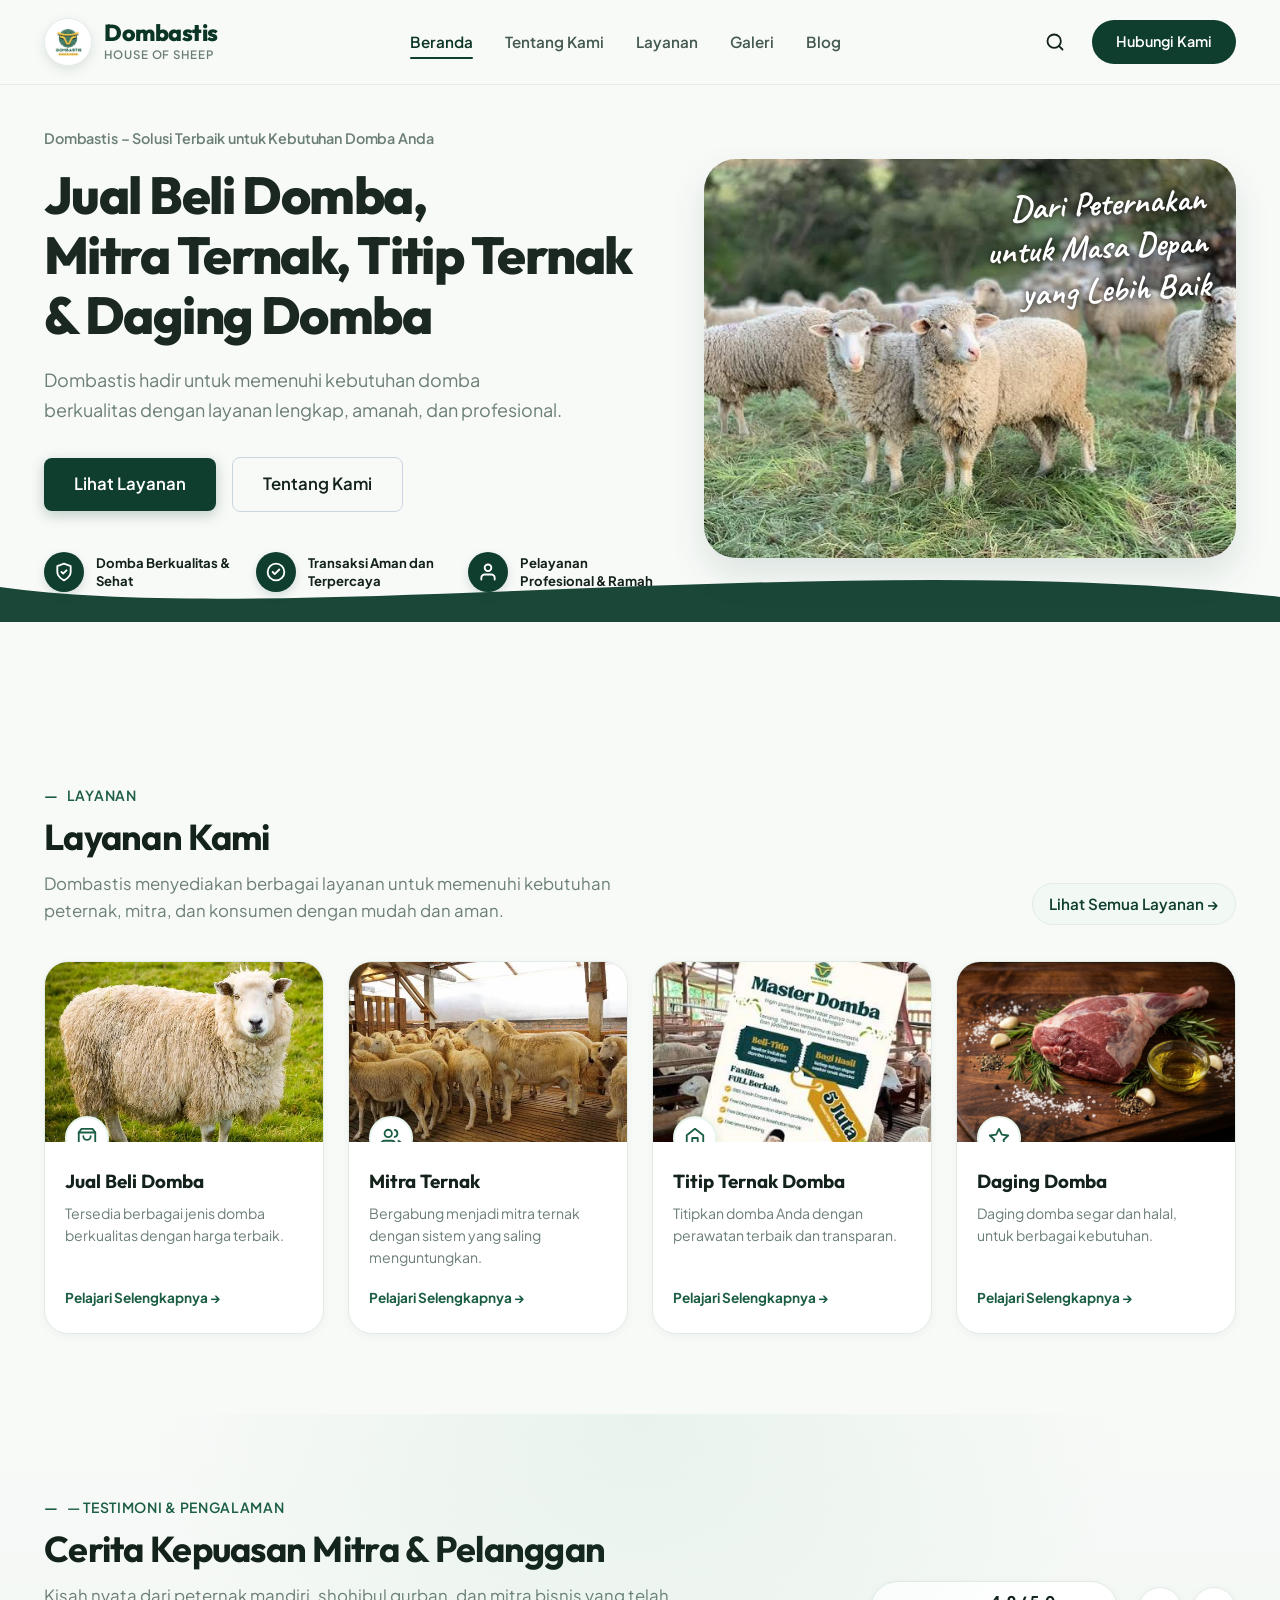
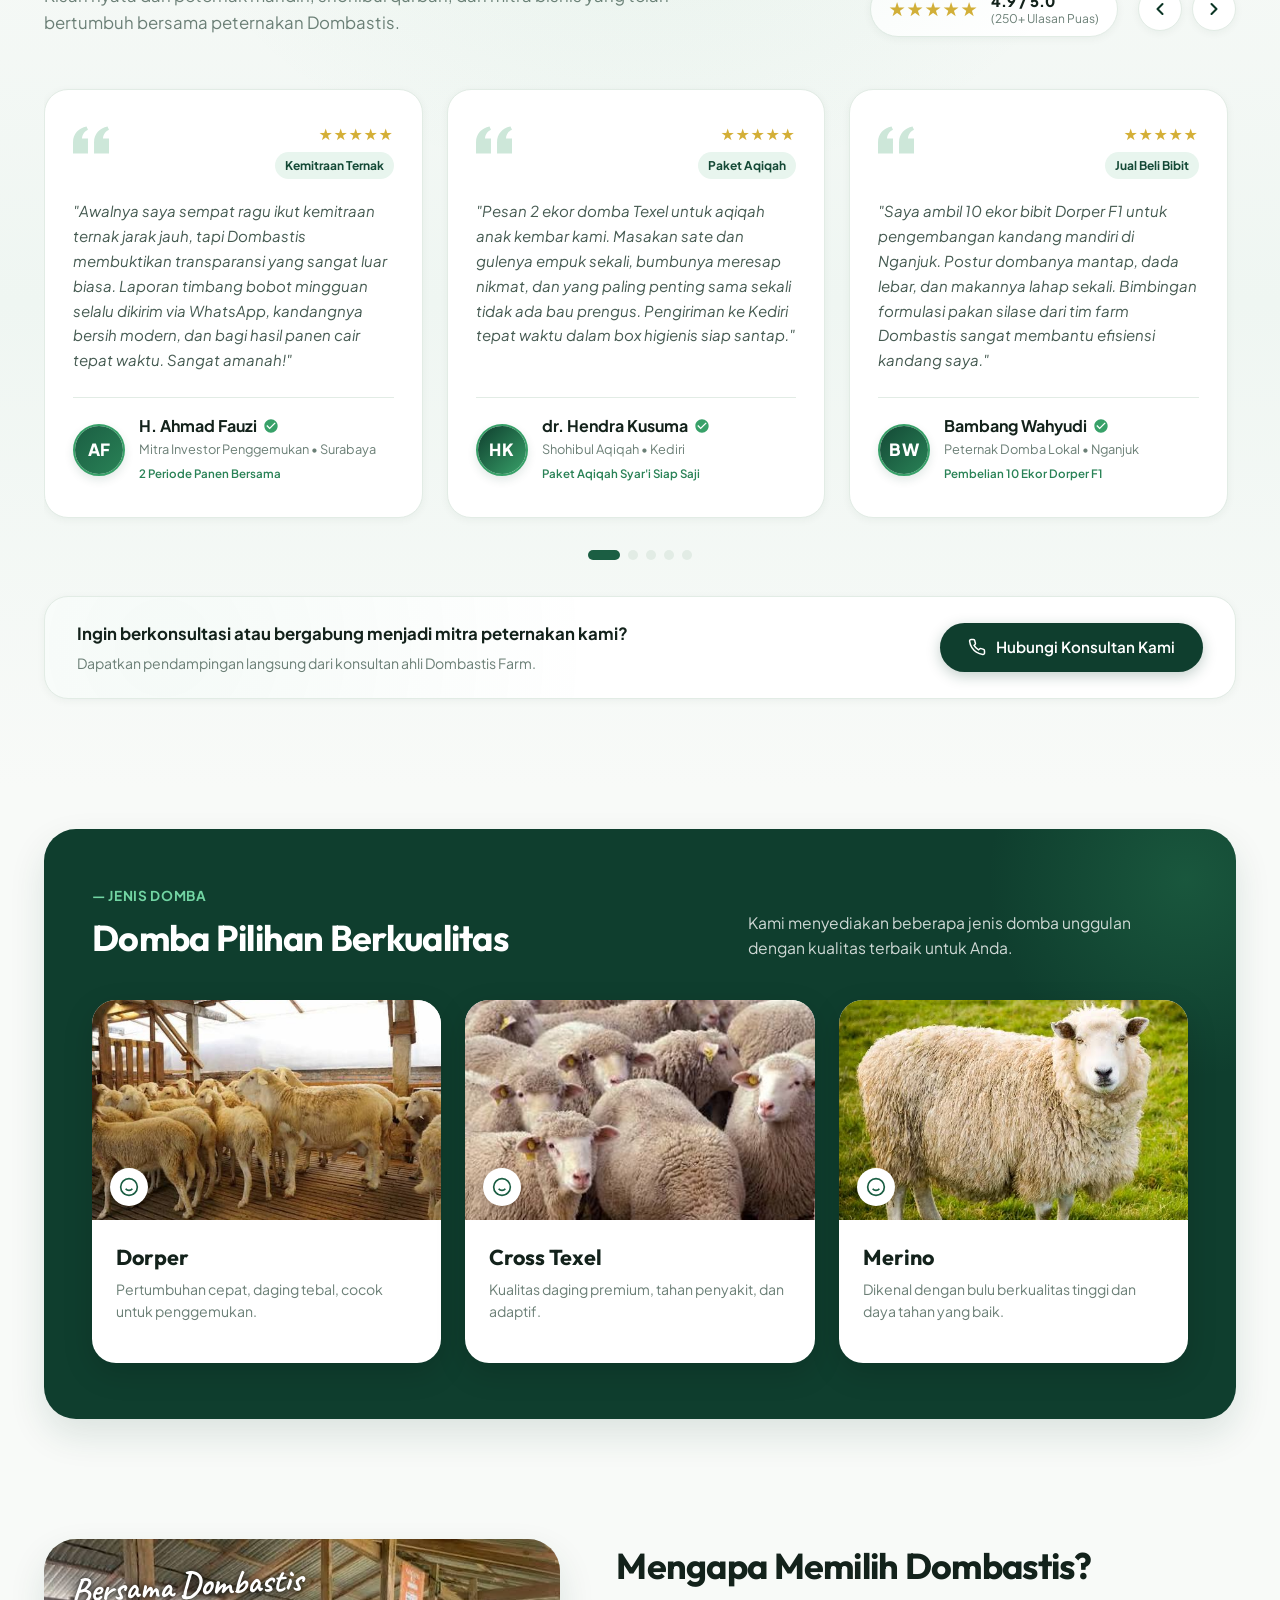
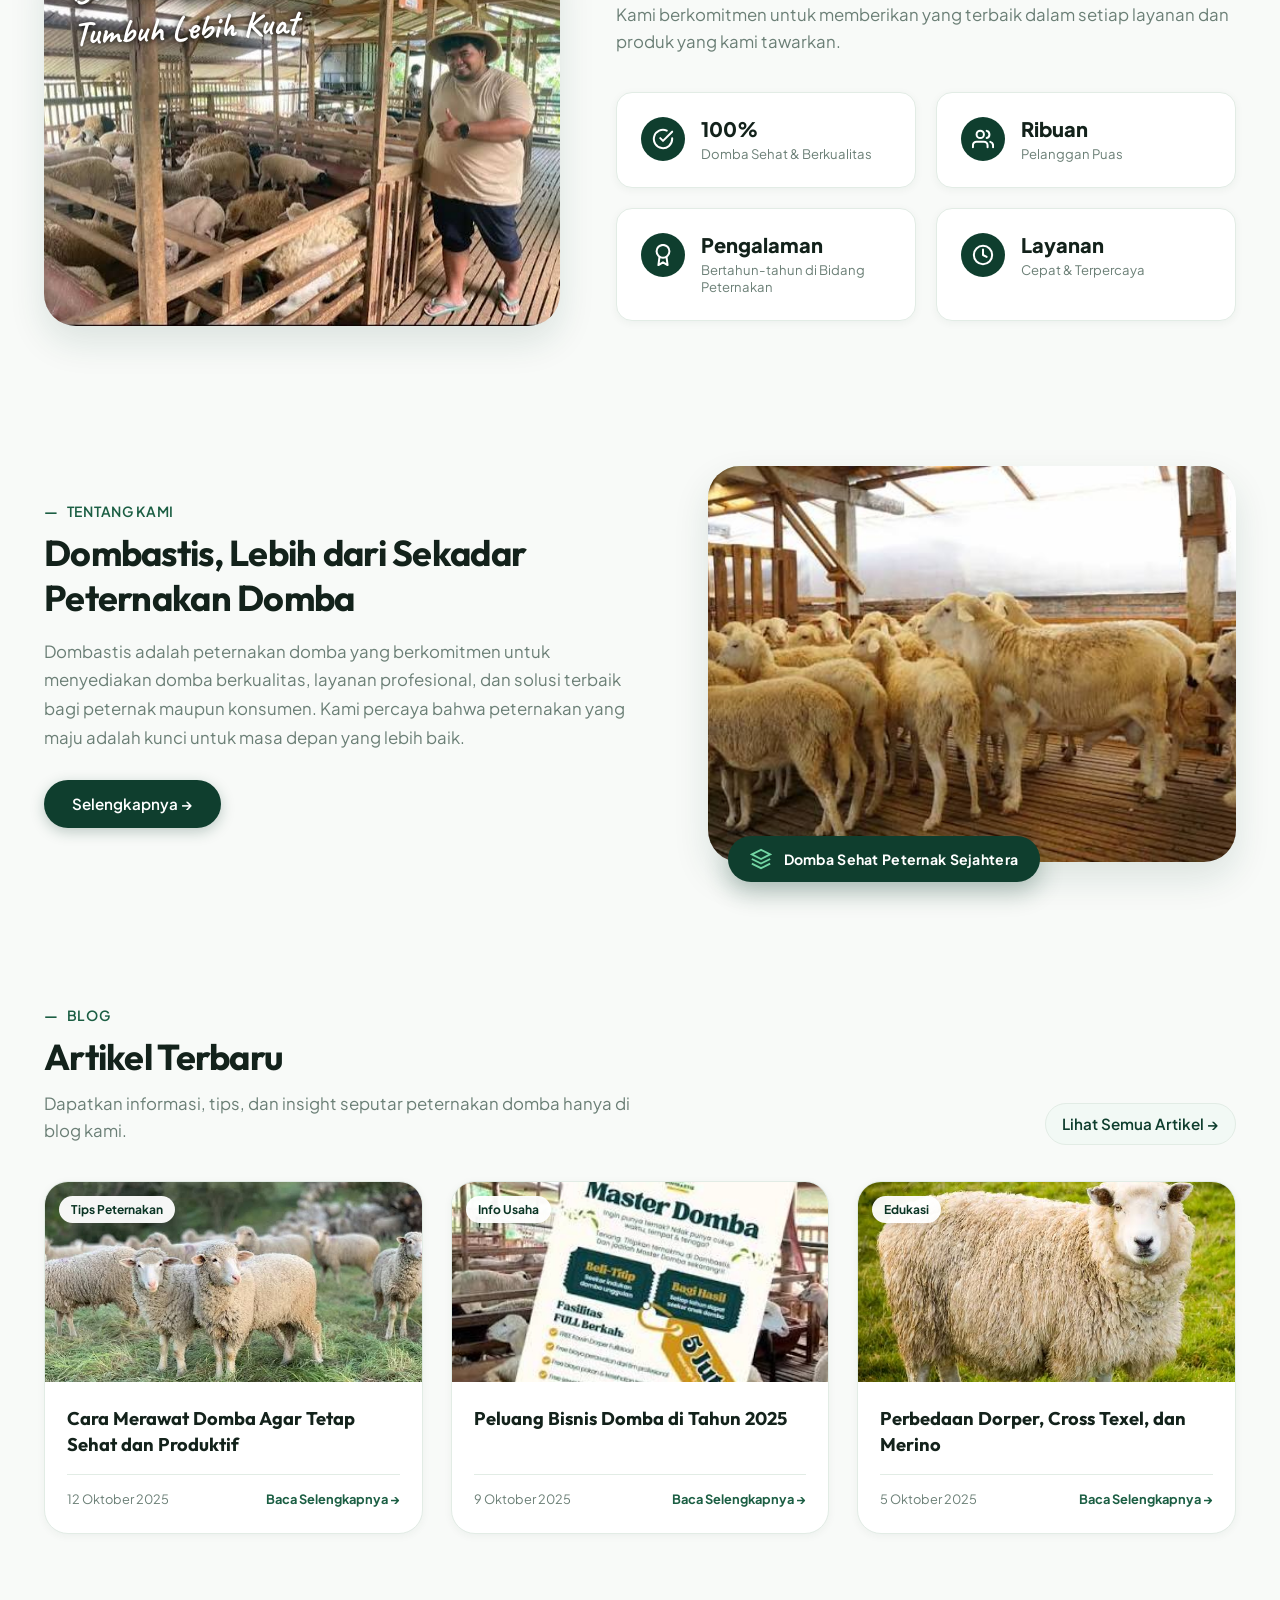
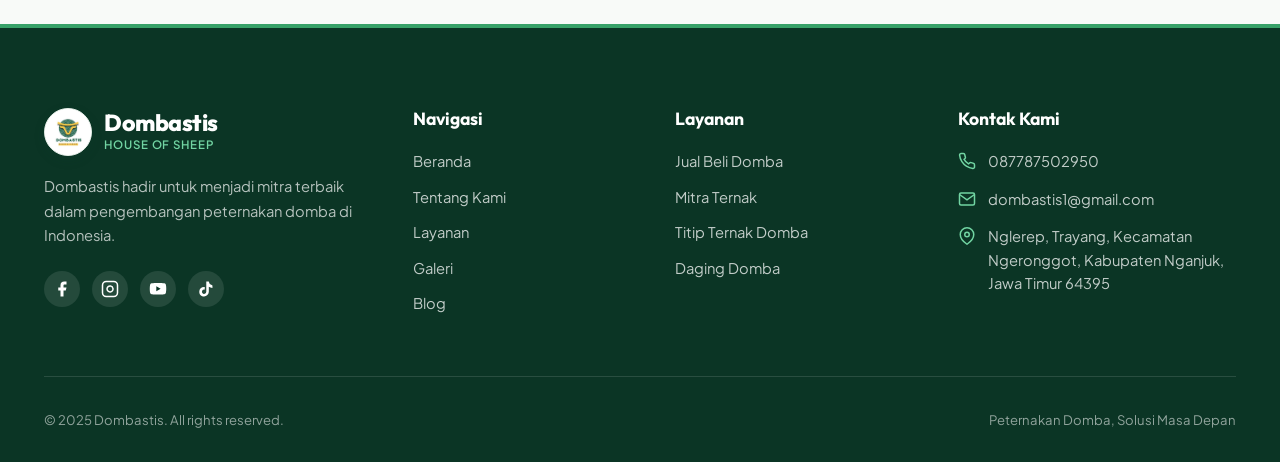
==== commit f2bbf675: "blog" ====
--- a/index.html
+++ b/index.html
@@ -221,7 +221,7 @@
           <!-- Card 2: Mitra Ternak -->
           <article class="service-card">
             <div class="service-card-media">
-              <img src="image/domba5.jpg" alt="Kemitraan Ternak Domba Modern">
+              <img src="image/domba1.jpg" alt="Kemitraan Ternak Domba Modern">
               <div class="service-icon-circle">
                 <svg viewBox="0 0 24 24" fill="none" stroke="currentColor" stroke-width="2" stroke-linecap="round" stroke-linejoin="round">
                   <path d="M17 21v-2a4 4 0 0 0-4-4H5a4 4 0 0 0-4 4v2"></path>
@@ -241,7 +241,7 @@
           <!-- Card 3: Titip Ternak Domba -->
           <article class="service-card">
             <div class="service-card-media">
-              <img src="image/domba1.jpg" alt="Titip Perawatan Ternak Domba">
+              <img src="image/domba5.jpg" alt="Titip Perawatan Ternak Domba">
               <div class="service-icon-circle">
                 <svg viewBox="0 0 24 24" fill="none" stroke="currentColor" stroke-width="2" stroke-linecap="round" stroke-linejoin="round">
                   <path d="M3 9l9-7 9 7v11a2 2 0 0 1-2 2H5a2 2 0 0 1-2-2z"></path>
@@ -259,7 +259,7 @@
           <!-- Card 4: Daging Domba -->
           <article class="service-card">
             <div class="service-card-media">
-              <img src="image/domba3.jpg" alt="Daging Domba Segar & Halal">
+              <img src="image/daging1 (2).jpeg" alt="Daging Domba Segar & Halal">
               <div class="service-icon-circle">
                 <svg viewBox="0 0 24 24" fill="none" stroke="currentColor" stroke-width="2" stroke-linecap="round" stroke-linejoin="round">
                   <path d="M12 2l3.09 6.26L22 9.27l-5 4.87 1.18 6.88L12 17.77l-6.18 3.25L7 14.14 2 9.27l6.91-1.01L12 2z"></path>
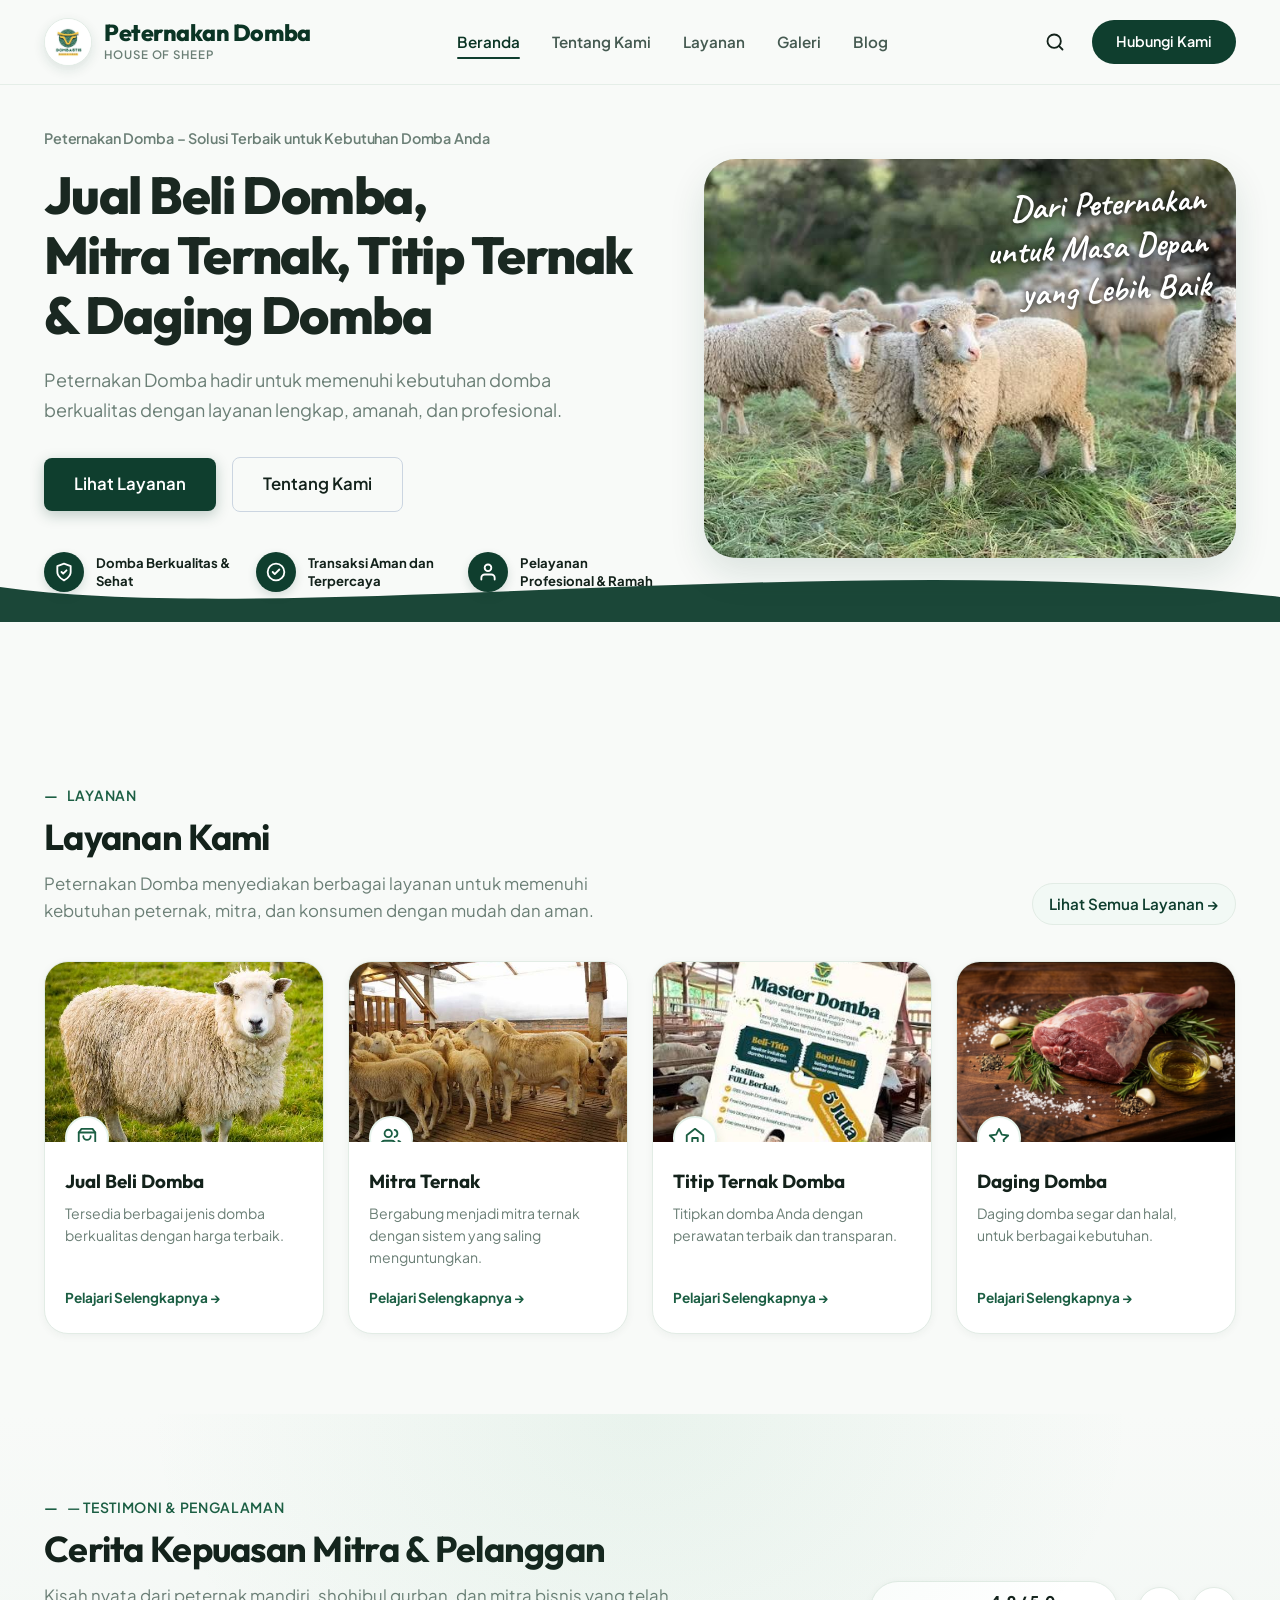
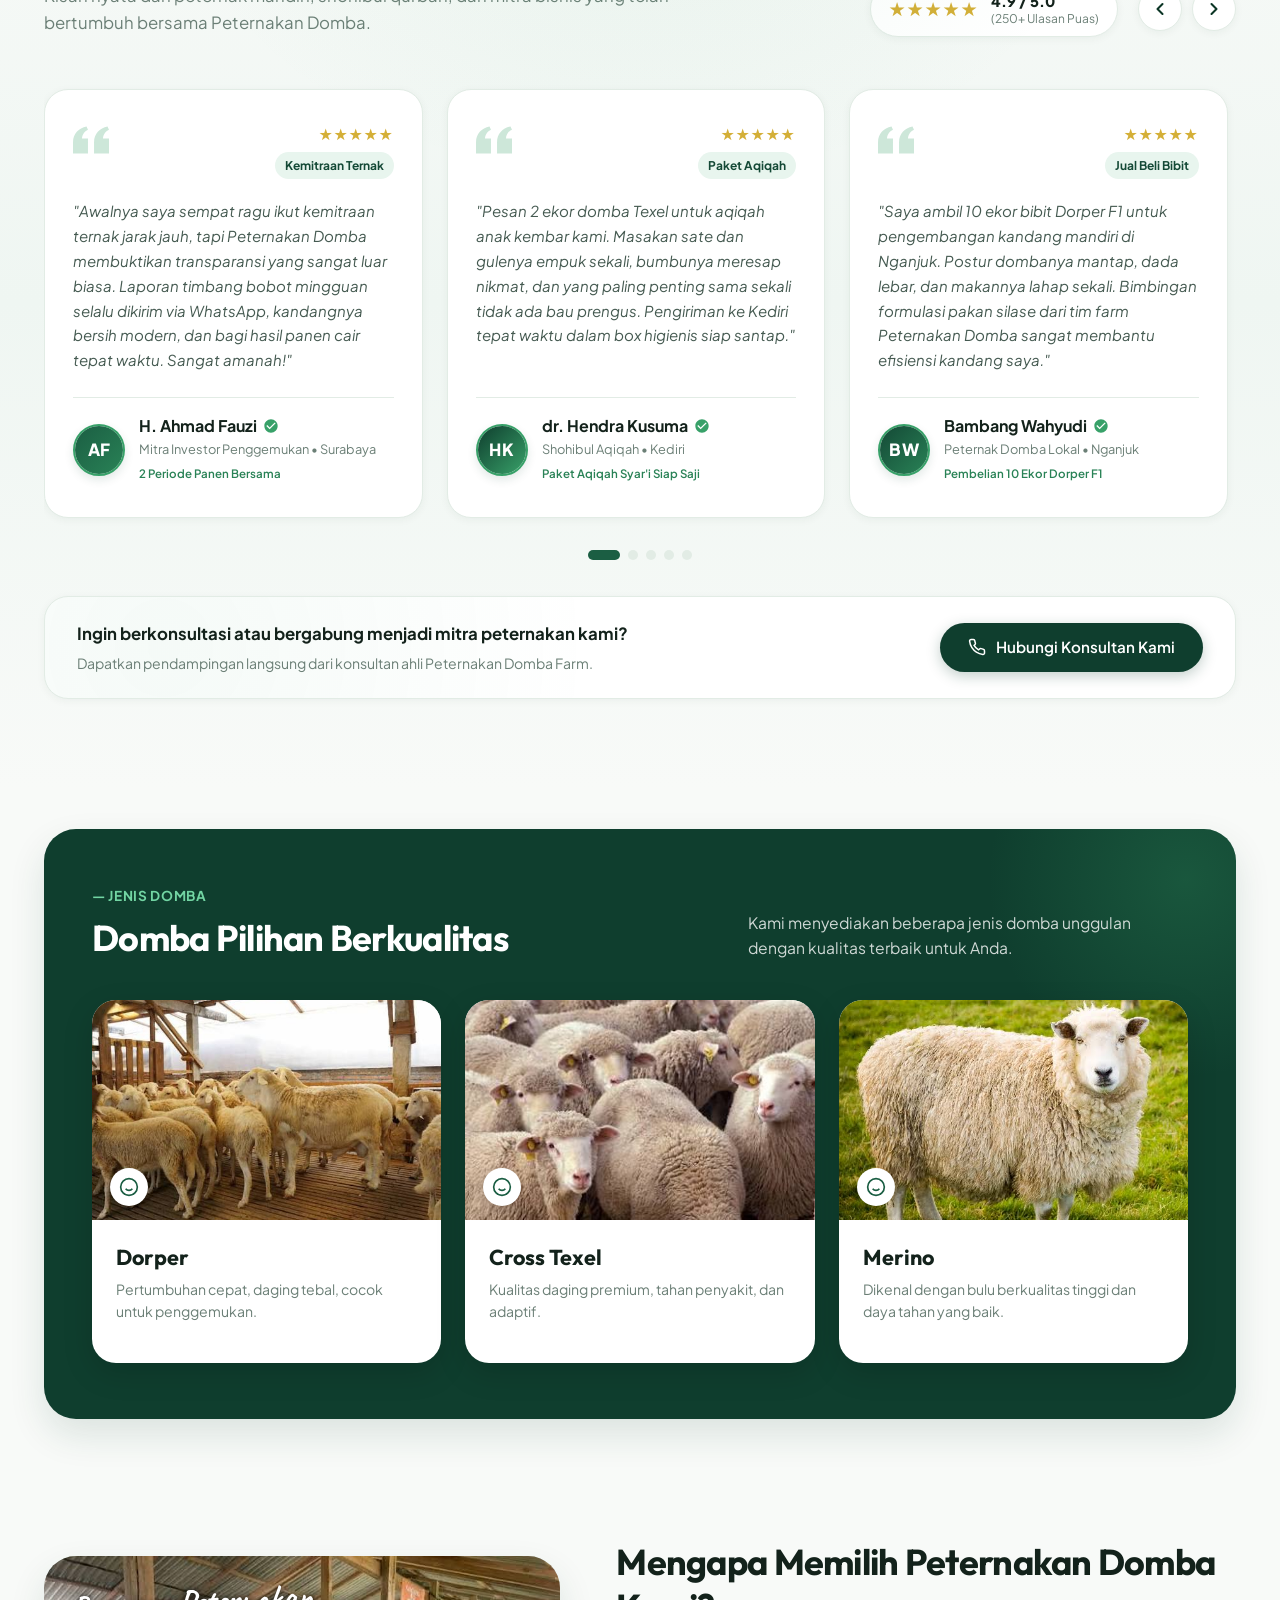
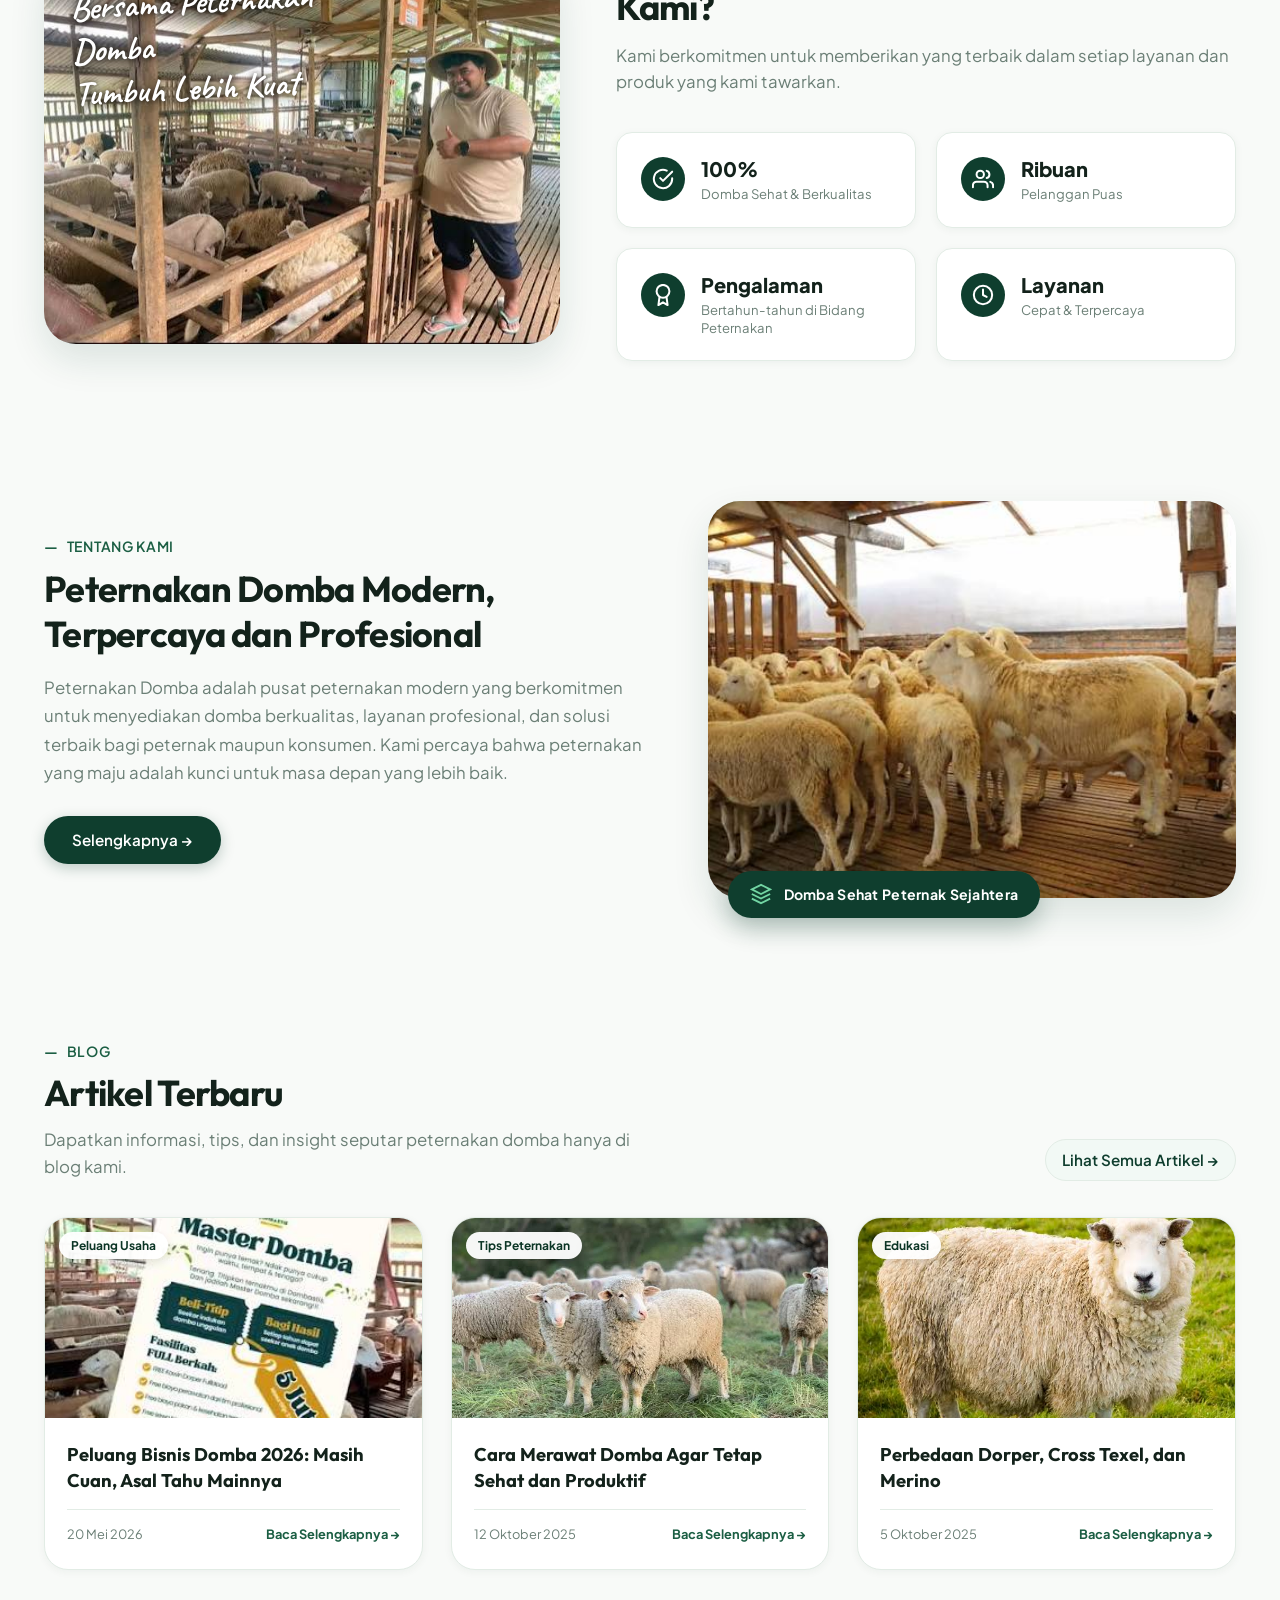
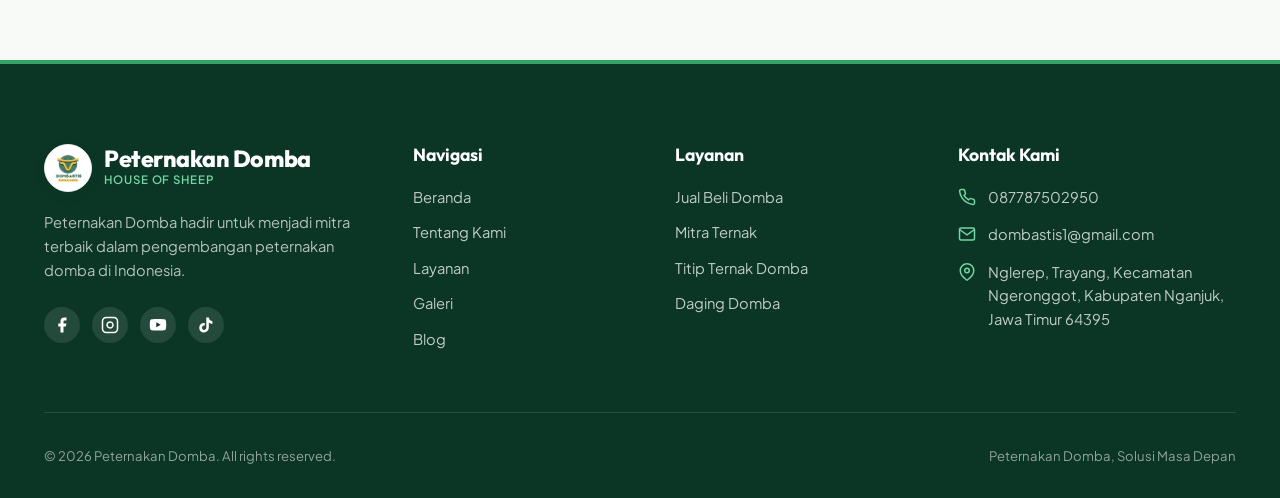
==== commit d930a9ee: "nama" ====
--- a/index.html
+++ b/index.html
@@ -3,8 +3,8 @@
 <head>
   <meta charset="UTF-8">
   <meta name="viewport" content="width=device-width, initial-scale=1.0">
-  <title>Dombastis - Peternakan Domba Modern, Jual Beli & Mitra Ternak</title>
-  <meta name="description" content="Dombastis hadir untuk memenuhi kebutuhan domba berkualitas dengan layanan lengkap, amanah, dan profesional. Jual beli domba, mitra ternak, titip ternak, dan daging domba segar.">
+  <title>Peternakan Domba - Jual Beli, Mitra Ternak & Daging Domba Segar</title>
+  <meta name="description" content="Peternakan Domba hadir untuk memenuhi kebutuhan domba berkualitas dengan layanan lengkap, amanah, dan profesional. Jual beli domba, mitra ternak, titip ternak, dan daging domba segar.">
   <link rel="stylesheet" href="css/style.css">
   <link rel="icon" type="image/jpeg" href="image/logo dombastis.jpg">
 </head>
@@ -15,12 +15,12 @@
     <div class="container">
       <nav class="navbar" aria-label="Navigasi Utama">
         <!-- Logo -->
-        <a href="index.html" class="brand-logo" aria-label="Dombastis Beranda">
+        <a href="index.html" class="brand-logo" aria-label="Peternakan Domba Beranda">
           <div class="brand-icon">
-            <img src="image/logo dombastis.jpg" alt="Logo Dombastis">
+            <img src="image/logo dombastis.jpg" alt="Logo Peternakan Domba">
           </div>
           <div class="brand-text">
-            <span class="brand-name">Dombastis</span>
+            <span class="brand-name">Peternakan Domba</span>
             <span class="brand-tagline">House of Sheep</span>
           </div>
         </a>
@@ -36,7 +36,7 @@
 
         <!-- Right Header Actions -->
         <div class="header-actions">
-          <button class="btn-search" id="openSearchBtn" aria-label="Buka Pencarian" title="Cari di Dombastis">
+          <button class="btn-search" id="openSearchBtn" aria-label="Buka Pencarian" title="Cari di Peternakan Domba">
             <svg viewBox="0 0 24 24" fill="none" stroke="currentColor" stroke-width="2.2" stroke-linecap="round" stroke-linejoin="round">
               <circle cx="11" cy="11" r="8"></circle>
               <line x1="21" y1="21" x2="16.65" y2="16.65"></line>
@@ -61,10 +61,10 @@
     <div class="mobile-drawer-header">
       <div class="brand-logo">
         <div class="brand-icon">
-          <img src="image/logo dombastis.jpg" alt="Logo Dombastis">
+          <img src="image/logo dombastis.jpg" alt="Logo Peternakan Domba">
         </div>
         <div class="brand-text">
-          <span class="brand-name">Dombastis</span>
+          <span class="brand-name">Peternakan Domba</span>
           <span class="brand-tagline">House of Sheep</span>
         </div>
       </div>
@@ -113,14 +113,14 @@
         <div class="hero-grid">
           <!-- Left Text Content -->
           <div class="hero-content">
-            <span class="hero-eyebrow">Dombastis – Solusi Terbaik untuk Kebutuhan Domba Anda</span>
+            <span class="hero-eyebrow">Peternakan Domba – Solusi Terbaik untuk Kebutuhan Domba Anda</span>
             <h1 class="hero-title">
               Jual Beli Domba,<br>
               Mitra Ternak, Titip Ternak<br>
               & Daging Domba
             </h1>
             <p class="hero-lead">
-              Dombastis hadir untuk memenuhi kebutuhan domba berkualitas dengan layanan lengkap, amanah, dan profesional.
+              Peternakan Domba hadir untuk memenuhi kebutuhan domba berkualitas dengan layanan lengkap, amanah, dan profesional.
             </p>
 
             <div class="hero-buttons">
@@ -167,7 +167,7 @@
             <div class="hero-image-frame">
               <img src="image/domba4.jpg" 
                    onerror="this.src='image/domba1.jpg'"
-                   alt="Peternakan Domba Dombastis Padang Rumput Hijau">
+                   alt="Peternakan Domba Padang Rumput Hijau">
             </div>
             <!-- Handwritten script overlay in image top right -->
             <div class="hero-script-badge">
@@ -192,7 +192,7 @@
             <span class="section-eyebrow">Layanan</span>
             <h2 class="section-title">Layanan Kami</h2>
             <p class="section-desc">
-              Dombastis menyediakan berbagai layanan untuk memenuhi kebutuhan peternak, mitra, dan konsumen dengan mudah dan aman.
+              Peternakan Domba menyediakan berbagai layanan untuk memenuhi kebutuhan peternak, mitra, dan konsumen dengan mudah dan aman.
             </p>
           </div>
           <a href="layanan.html" class="view-all-link">Lihat Semua Layanan &rarr;</a>
@@ -285,7 +285,7 @@
             <span class="section-eyebrow">— Testimoni & Pengalaman</span>
             <h2 class="section-title">Cerita Kepuasan Mitra & Pelanggan</h2>
             <p class="section-desc">
-              Kisah nyata dari peternak mandiri, shohibul qurban, dan mitra bisnis yang telah bertumbuh bersama peternakan Dombastis.
+              Kisah nyata dari peternak mandiri, shohibul qurban, dan mitra bisnis yang telah bertumbuh bersama Peternakan Domba.
             </p>
           </div>
           
@@ -334,7 +334,7 @@
               </div>
 
               <blockquote class="testi-quote-text">
-                "Awalnya saya sempat ragu ikut kemitraan ternak jarak jauh, tapi Dombastis membuktikan transparansi yang sangat luar biasa. Laporan timbang bobot mingguan selalu dikirim via WhatsApp, kandangnya bersih modern, dan bagi hasil panen cair tepat waktu. Sangat amanah!"
+                "Awalnya saya sempat ragu ikut kemitraan ternak jarak jauh, tapi Peternakan Domba membuktikan transparansi yang sangat luar biasa. Laporan timbang bobot mingguan selalu dikirim via WhatsApp, kandangnya bersih modern, dan bagi hasil panen cair tepat waktu. Sangat amanah!"
               </blockquote>
 
               <div class="testi-profile">
@@ -414,7 +414,7 @@
               </div>
 
               <blockquote class="testi-quote-text">
-                "Saya ambil 10 ekor bibit Dorper F1 untuk pengembangan kandang mandiri di Nganjuk. Postur dombanya mantap, dada lebar, dan makannya lahap sekali. Bimbingan formulasi pakan silase dari tim farm Dombastis sangat membantu efisiensi kandang saya."
+                "Saya ambil 10 ekor bibit Dorper F1 untuk pengembangan kandang mandiri di Nganjuk. Postur dombanya mantap, dada lebar, dan makannya lahap sekali. Bimbingan formulasi pakan silase dari tim farm Peternakan Domba sangat membantu efisiensi kandang saya."
               </blockquote>
 
               <div class="testi-profile">
@@ -494,7 +494,7 @@
               </div>
 
               <blockquote class="testi-quote-text">
-                "Sebagai pemilik usaha kuliner olahan kambing & domba di Jombang, konsistensi karkas itu nomor satu. Sejak langganan karkas segar di Dombastis, kualitas sate kami makin disukai pelanggan karena dagingnya tebal, empuk, dan potongannya rapi standar resto."
+                "Sebagai pemilik usaha kuliner olahan kambing & domba di Jombang, konsistensi karkas itu nomor satu. Sejak langganan karkas segar di Peternakan Domba, kualitas sate kami makin disukai pelanggan karena dagingnya tebal, empuk, dan potongannya rapi standar resto."
               </blockquote>
 
               <div class="testi-profile">
@@ -535,9 +535,9 @@
         <div class="testi-bottom-cta">
           <div class="testi-cta-text">
             <strong>Ingin berkonsultasi atau bergabung menjadi mitra peternakan kami?</strong>
-            <span>Dapatkan pendampingan langsung dari konsultan ahli Dombastis Farm.</span>
-          </div>
-          <a href="https://wa.me/6287787502950?text=Halo%20Dombastis,%20saya%20tertarik%20konsultasi%20layanan%20dan%20kemitraan%20domba" target="_blank" rel="noopener" class="btn btn-primary">
+            <span>Dapatkan pendampingan langsung dari konsultan ahli Peternakan Domba Farm.</span>
+          </div>
+          <a href="https://wa.me/6287787502950?text=Halo%20Peternakan%20Domba,%20saya%20tertarik%20konsultasi%20layanan%20dan%20kemitraan%20domba" target="_blank" rel="noopener" class="btn btn-primary">
             <svg viewBox="0 0 24 24" fill="none" stroke="currentColor" stroke-width="2" style="width: 18px; height: 18px;">
               <path d="M22 16.92v3a2 2 0 0 1-2.18 2 19.79 19.79 0 0 1-8.63-3.07 19.5 19.5 0 0 1-6-6 19.79 19.79 0 0 1-3.07-8.67A2 2 0 0 1 4.11 2h3a2 2 0 0 1 2 1.72 12.84 12.84 0 0 0 .7 2.81 2 2 0 0 1-.45 2.11L8.09 9.91a16 16 0 0 0 6 6l1.27-1.27a2 2 0 0 1 2.11-.45 12.84 12.84 0 0 0 2.81.7A2 2 0 0 1 22 16.92z"/>
             </svg>
@@ -624,7 +624,7 @@
       </div>
     </section>
 
-    <!-- SECTION: MENGAPA MEMILIH DOMBASTIS? -->
+    <!-- SECTION: MENGAPA MEMILIH PETERNAKAN DOMBA? -->
     <section class="section-why-us">
       <div class="container">
         <div class="why-us-grid">
@@ -632,16 +632,16 @@
           <div class="why-us-visual">
             <div class="why-us-image-frame">
               <img src="image/domba6.jpg" 
-                   alt="Peternakan Dombastis Terpercaya">
+                   alt="Peternakan Domba Terpercaya">
             </div>
             <div class="why-us-script-badge">
-              Bersama Dombastis<br>Tumbuh Lebih Kuat
+              Bersama Peternakan Domba<br>Tumbuh Lebih Kuat
             </div>
           </div>
 
           <!-- Right Content & 4 Stat Cards -->
           <div class="why-us-content">
-            <h2 class="why-us-title">Mengapa Memilih Dombastis?</h2>
+            <h2 class="why-us-title">Mengapa Memilih Peternakan Domba Kami?</h2>
             <p class="why-us-desc">
               Kami berkomitmen untuk memberikan yang terbaik dalam setiap layanan dan produk yang kami tawarkan.
             </p>
@@ -717,9 +717,9 @@
           <!-- Left Text Content -->
           <div class="about-preview-content">
             <span class="section-eyebrow">Tentang Kami</span>
-            <h2 class="about-preview-title">Dombastis, Lebih dari Sekadar Peternakan Domba</h2>
+            <h2 class="about-preview-title">Peternakan Domba Modern, Terpercaya dan Profesional</h2>
             <p class="about-preview-desc">
-              Dombastis adalah peternakan domba yang berkomitmen untuk menyediakan domba berkualitas, layanan profesional, dan solusi terbaik bagi peternak maupun konsumen. Kami percaya bahwa peternakan yang maju adalah kunci untuk masa depan yang lebih baik.
+              Peternakan Domba adalah pusat peternakan modern yang berkomitmen untuk menyediakan domba berkualitas, layanan profesional, dan solusi terbaik bagi peternak maupun konsumen. Kami percaya bahwa peternakan yang maju adalah kunci untuk masa depan yang lebih baik.
             </p>
             <div>
               <a href="tentang-kami.html" class="btn btn-primary">Selengkapnya &rarr;</a>
@@ -730,7 +730,7 @@
           <div class="about-preview-visual">
             <div class="about-image-frame">
               <img src="image/domba1.jpg" 
-                   alt="Fasilitas Kandang Domba Modern Dombastis">
+                   alt="Fasilitas Kandang Peternakan Domba Modern">
             </div>
             <div class="about-floating-badge">
               <svg viewBox="0 0 24 24" fill="none" stroke="currentColor" stroke-width="2">
@@ -760,7 +760,24 @@
         </div>
 
         <div class="articles-grid">
-          <!-- Article 1 -->
+          <!-- Article 1: Peluang Bisnis Domba 2026 (Featured Blog) -->
+          <article class="article-card">
+            <a href="peluang-bisnis-domba-2026.html" class="article-media" style="display: block;">
+              <img src="image/domba5.jpg" alt="Peluang Bisnis Domba 2026">
+              <span class="article-category-tag">Peluang Usaha</span>
+            </a>
+            <div class="article-content">
+              <h3 class="article-title">
+                <a href="peluang-bisnis-domba-2026.html" style="color: inherit; text-decoration: none;">Peluang Bisnis Domba 2026: Masih Cuan, Asal Tahu Mainnya</a>
+              </h3>
+              <div class="article-footer">
+                <span class="article-date">20 Mei 2026</span>
+                <a href="peluang-bisnis-domba-2026.html" class="article-link">Baca Selengkapnya &rarr;</a>
+              </div>
+            </div>
+          </article>
+
+          <!-- Article 2: Cara Merawat Domba -->
           <article class="article-card">
             <div class="article-media">
               <img src="image/domba4.jpg" alt="Cara Merawat Domba">
@@ -770,27 +787,12 @@
               <h3 class="article-title">Cara Merawat Domba Agar Tetap Sehat dan Produktif</h3>
               <div class="article-footer">
                 <span class="article-date">12 Oktober 2025</span>
-                <a href="blog.html" class="article-link">Baca Selengkapnya &rarr;</a>
+                <a href="blog.html#article-1" class="article-link">Baca Selengkapnya &rarr;</a>
               </div>
             </div>
           </article>
 
-          <!-- Article 2 -->
-          <article class="article-card">
-            <div class="article-media">
-              <img src="image/domba5.jpg" alt="Peluang Bisnis Domba">
-              <span class="article-category-tag">Info Usaha</span>
-            </div>
-            <div class="article-content">
-              <h3 class="article-title">Peluang Bisnis Domba di Tahun 2025</h3>
-              <div class="article-footer">
-                <span class="article-date">9 Oktober 2025</span>
-                <a href="blog.html" class="article-link">Baca Selengkapnya &rarr;</a>
-              </div>
-            </div>
-          </article>
-
-          <!-- Article 3 -->
+          <!-- Article 3: Perbedaan Ras Domba -->
           <article class="article-card">
             <div class="article-media">
               <img src="image/domba2.jpg" alt="Perbedaan Domba Dorper, Texel dan Merino">
@@ -800,7 +802,7 @@
               <h3 class="article-title">Perbedaan Dorper, Cross Texel, dan Merino</h3>
               <div class="article-footer">
                 <span class="article-date">5 Oktober 2025</span>
-                <a href="blog.html" class="article-link">Baca Selengkapnya &rarr;</a>
+                <a href="blog.html#article-3" class="article-link">Baca Selengkapnya &rarr;</a>
               </div>
             </div>
           </article>
@@ -817,15 +819,15 @@
         <div class="footer-brand">
           <a href="index.html" class="footer-logo">
             <div class="brand-icon">
-              <img src="image/logo dombastis.jpg" alt="Logo Dombastis">
+              <img src="image/logo dombastis.jpg" alt="Logo Peternakan Domba">
             </div>
             <div class="brand-text">
-              <span class="brand-name">Dombastis</span>
+              <span class="brand-name">Peternakan Domba</span>
               <span class="brand-tagline">House of Sheep</span>
             </div>
           </a>
           <p class="footer-about-text">
-            Dombastis hadir untuk menjadi mitra terbaik dalam pengembangan peternakan domba di Indonesia.
+            Peternakan Domba hadir untuk menjadi mitra terbaik dalam pengembangan peternakan domba di Indonesia.
           </p>
           <div class="social-links">
             <a href="https://web.facebook.com/dombastis.id/?_rdc=1&_rdr#" target="_blank" rel="noopener" class="social-btn" aria-label="Facebook">
@@ -888,7 +890,7 @@
 
       <!-- Footer Bottom -->
       <div class="footer-bottom">
-        <div>&copy; 2025 Dombastis. All rights reserved.</div>
+        <div>&copy; 2026 Peternakan Domba. All rights reserved.</div>
         <div>Peternakan Domba, Solusi Masa Depan</div>
       </div>
     </div>
--- a/css/style.css
+++ b/css/style.css
@@ -1,5 +1,5 @@
 /* ==========================================================================
-   DOMBASTIS - Peternakan Domba Modern & Terpercaya
+   PETERNAKAN DOMBA - Peternakan Domba Modern & Terpercaya
    Core Stylesheet & Design System
    ========================================================================== */
 
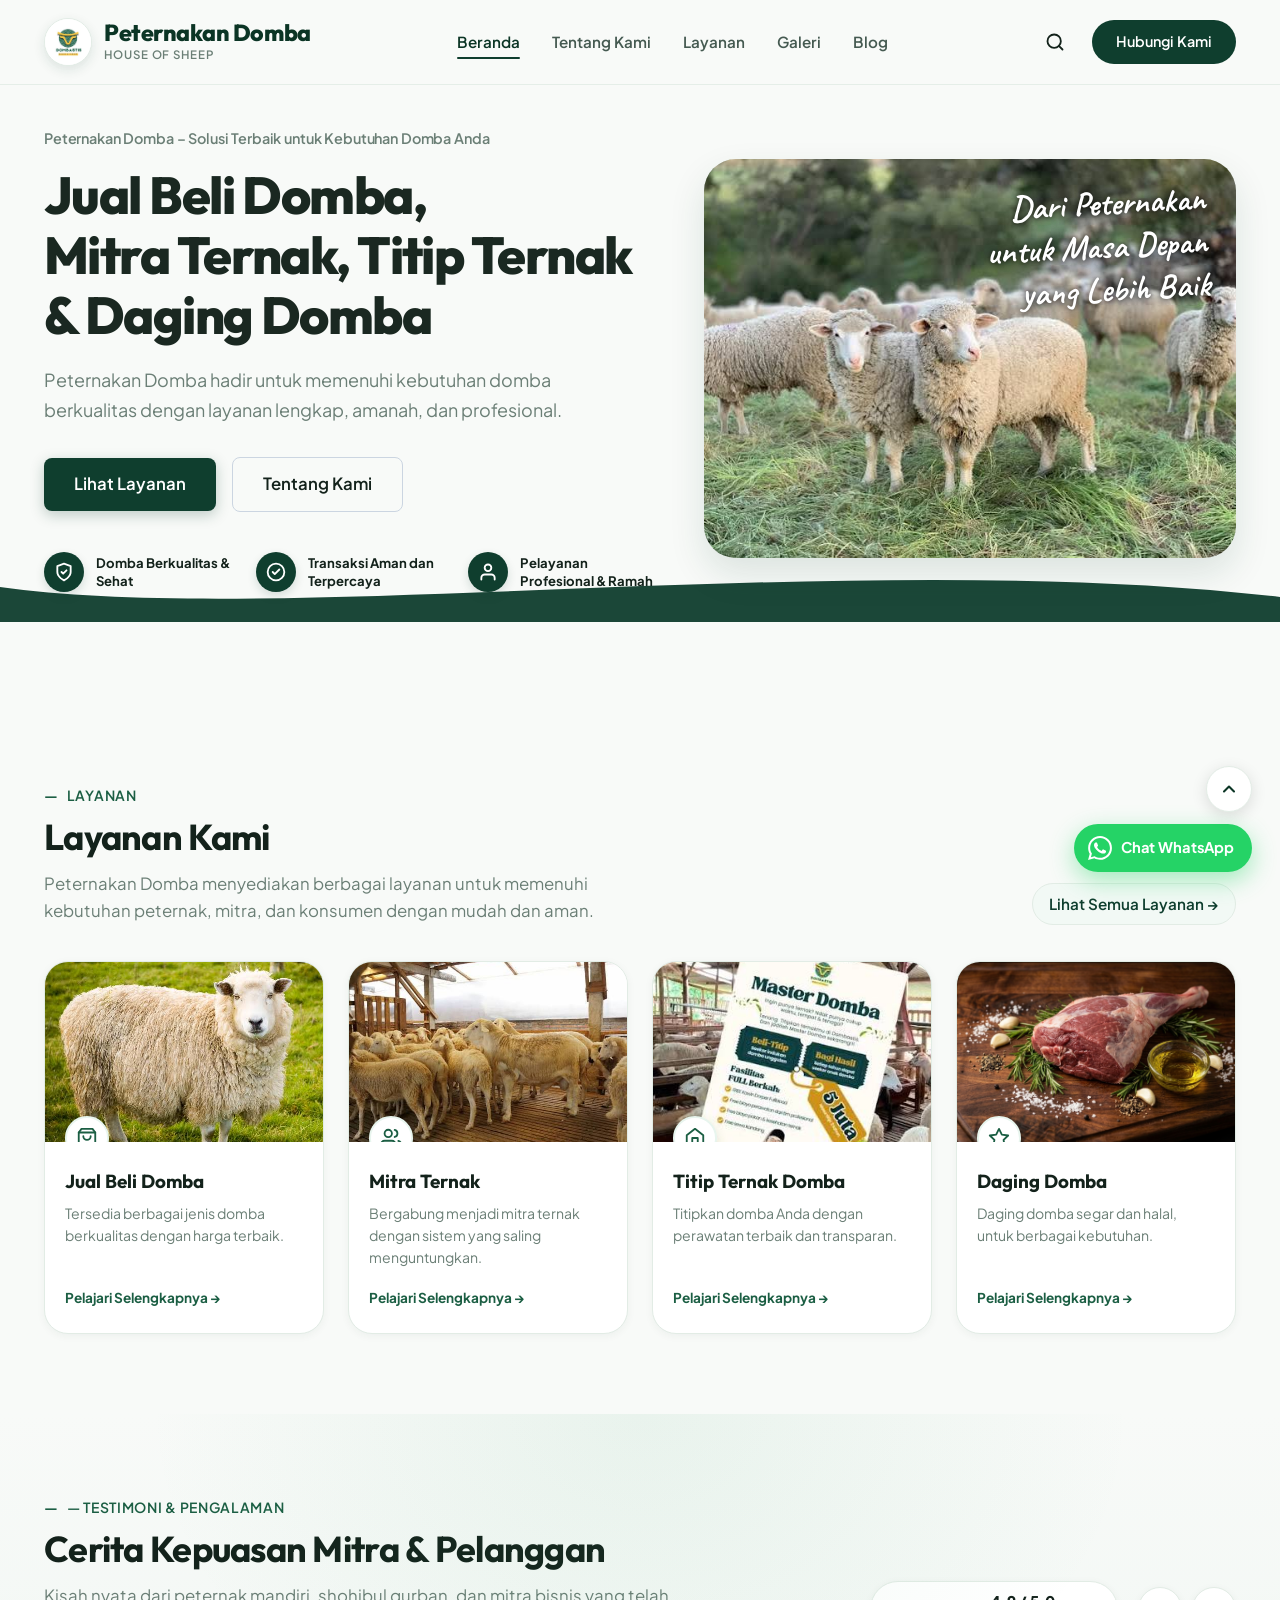
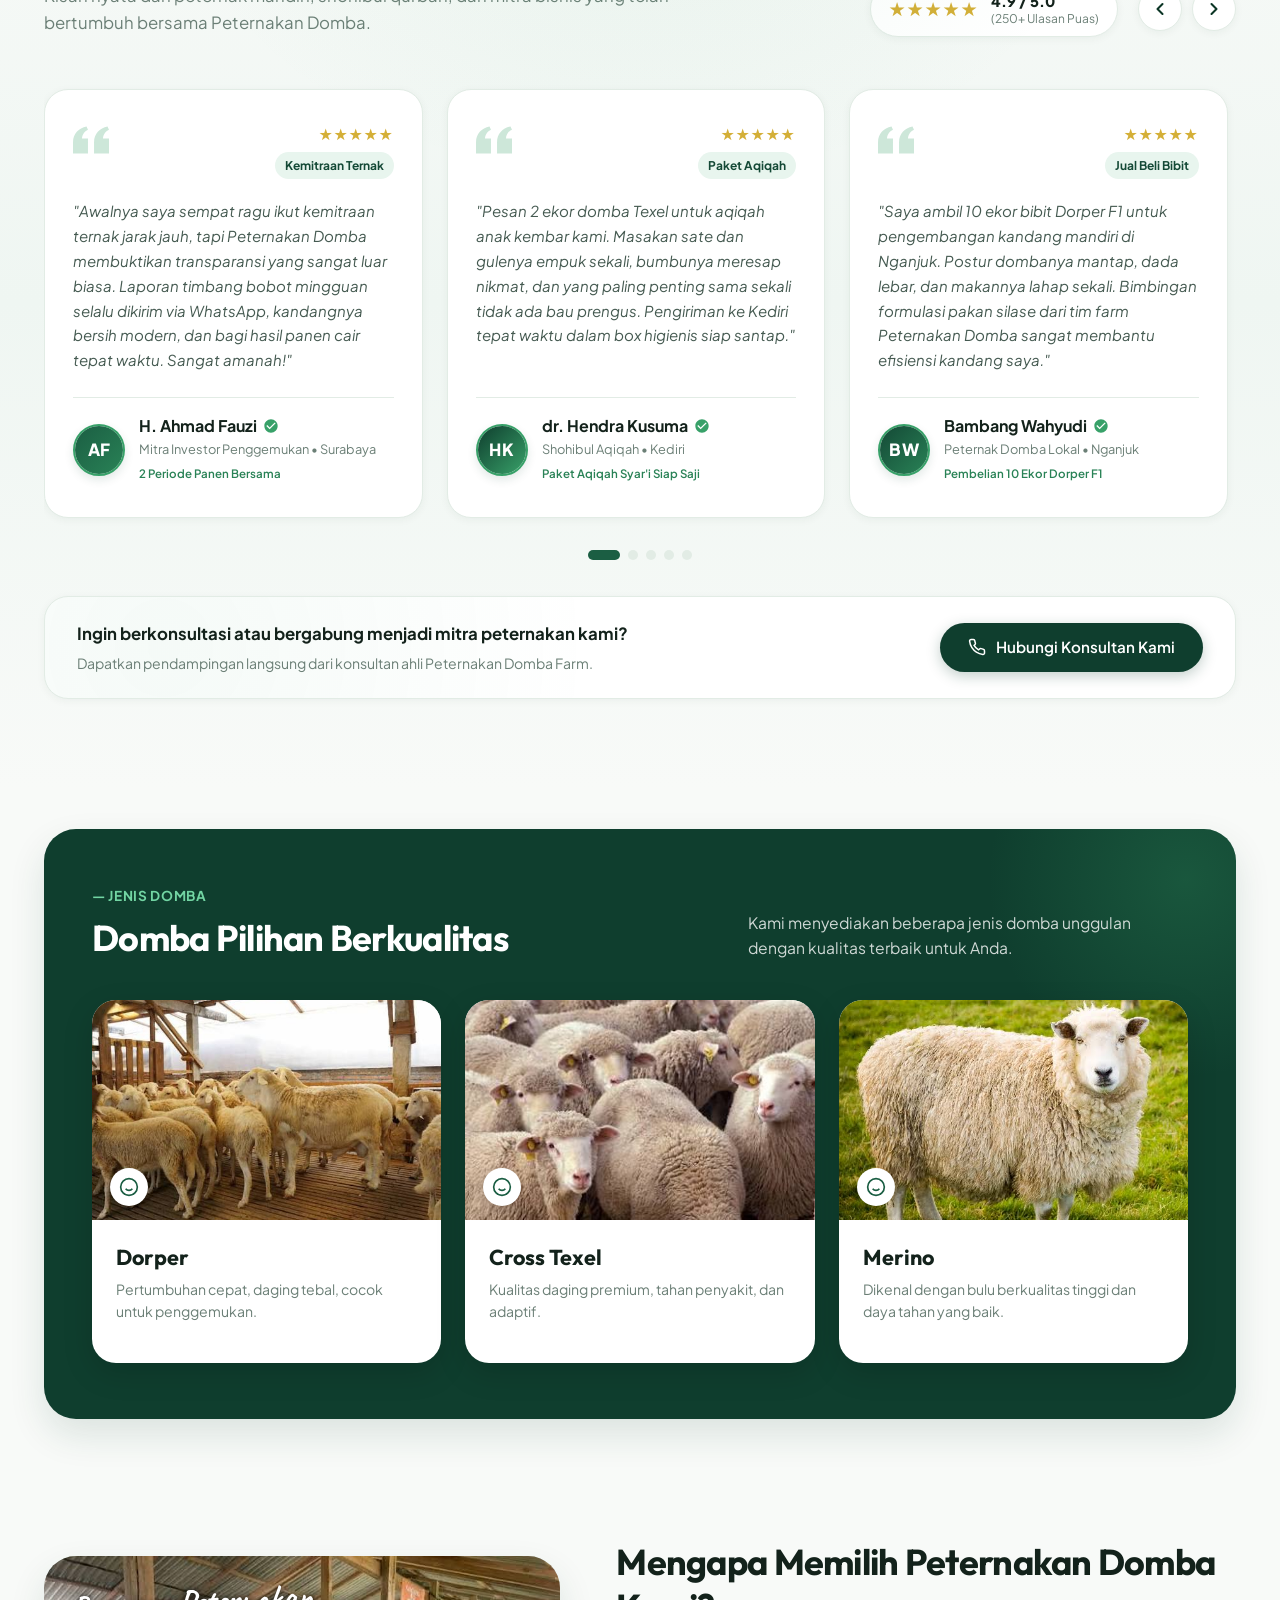
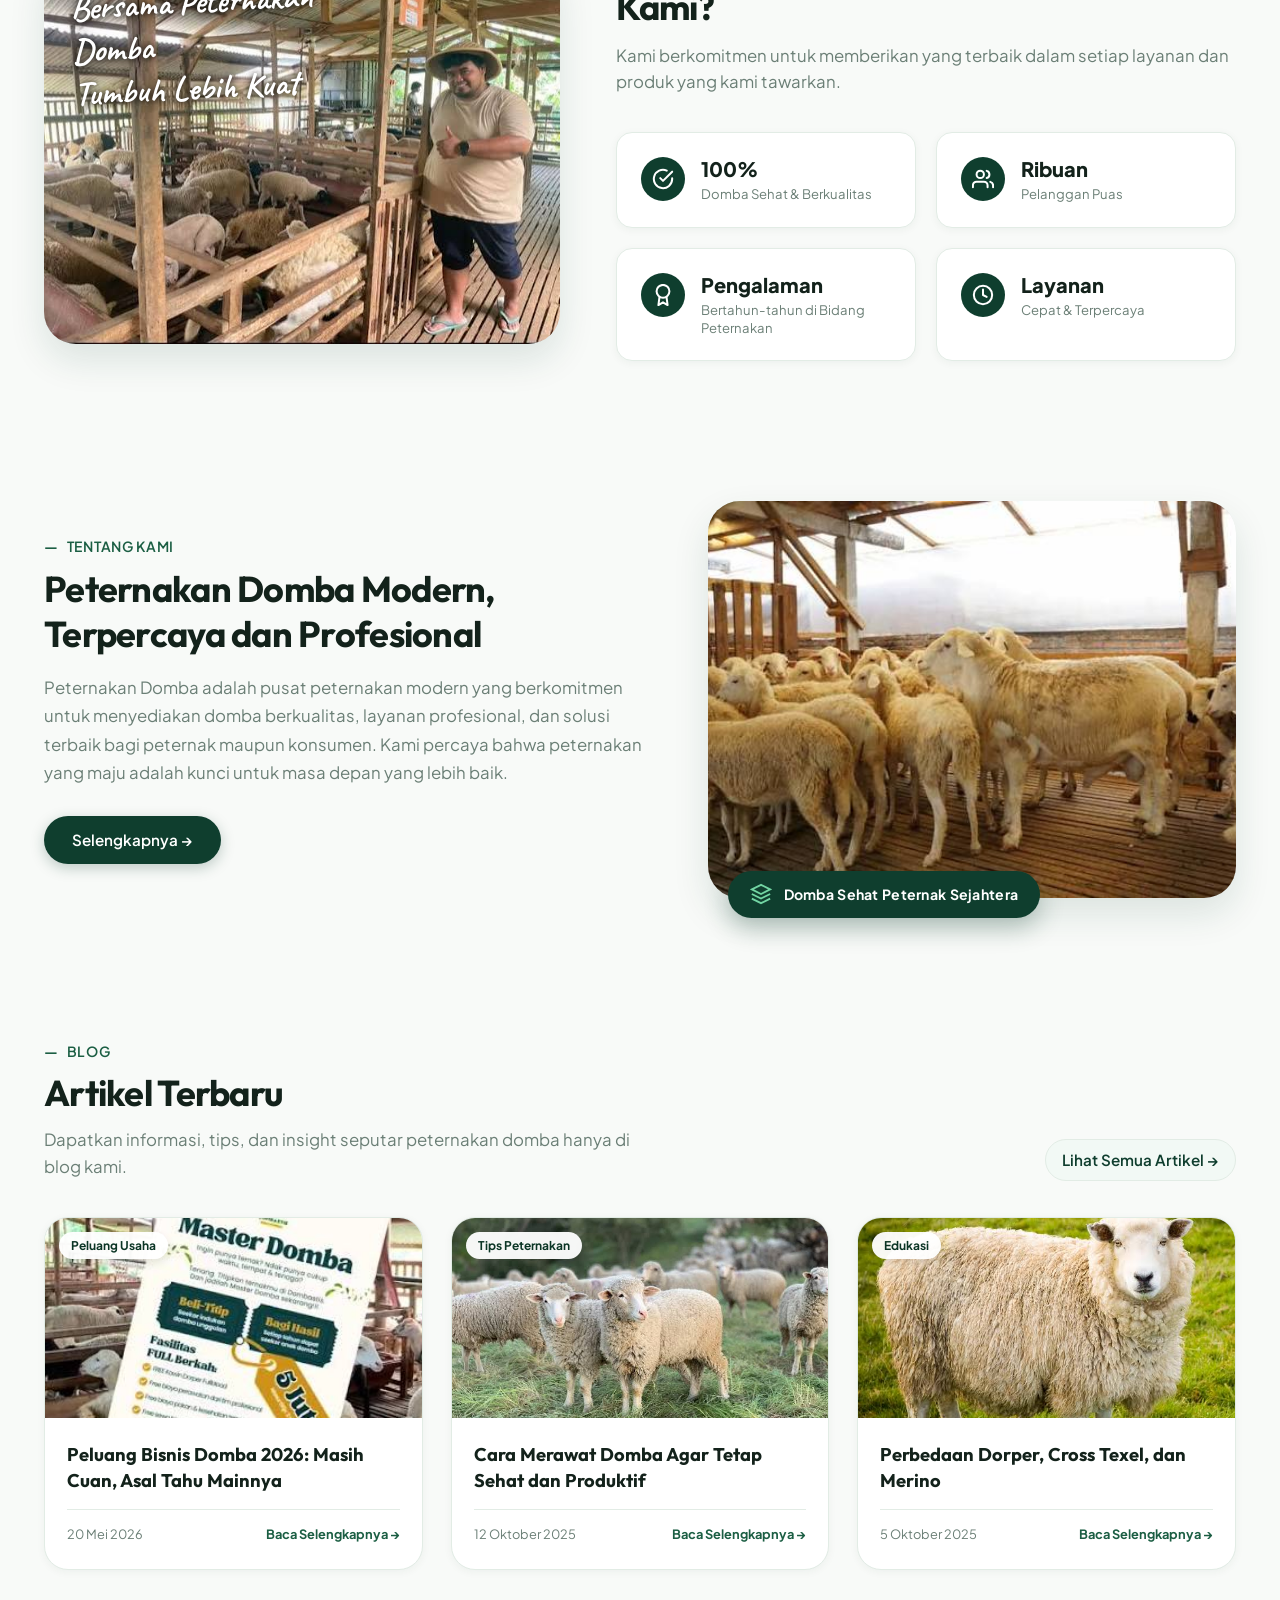
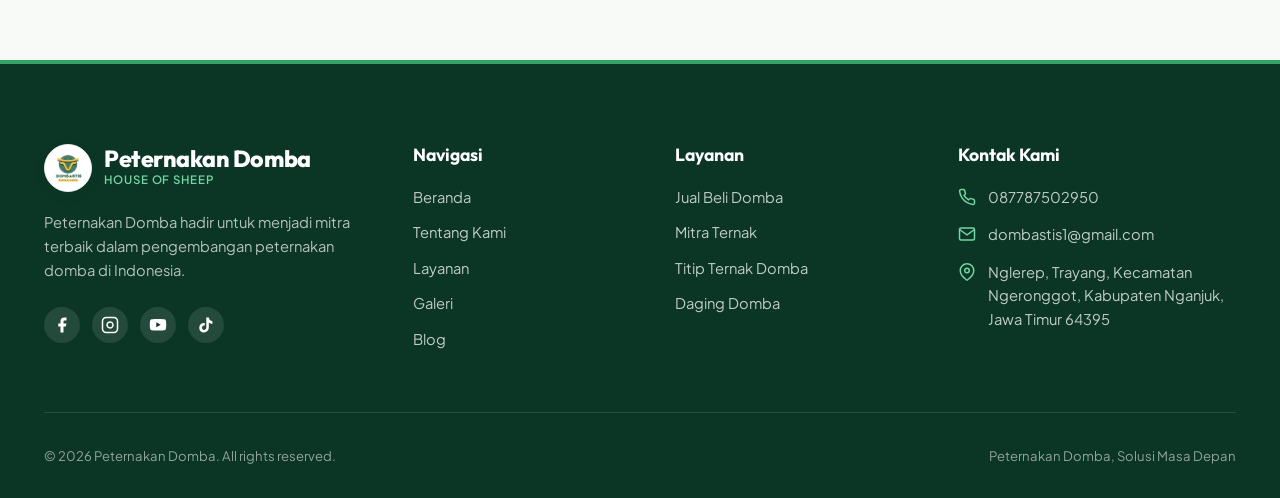
==== commit 9ea58526: "piii" ====
--- a/index.html
+++ b/index.html
@@ -896,6 +896,21 @@
     </div>
   </footer>
 
+  <!-- Floating Action Buttons: Back to Top & WhatsApp -->
+  <div class="floating-actions" id="floatingActions">
+    <button class="btn-floating-top" id="backToTopBtn" aria-label="Kembali ke atas" title="Kembali ke atas">
+      <svg viewBox="0 0 24 24" fill="none" stroke="currentColor" stroke-width="2.5" stroke-linecap="round" stroke-linejoin="round">
+        <path d="M18 15l-6-6-6 6"/>
+      </svg>
+    </button>
+    <a href="https://wa.me/6287787502950?text=Halo%20Peternakan%20Domba,%20saya%20ingin%20konsultasi%20seputar%20ternak%20domba" target="_blank" rel="noopener" class="btn-floating-wa" aria-label="Chat WhatsApp Peternakan Domba" title="Chat WhatsApp">
+      <svg viewBox="0 0 24 24" fill="currentColor">
+        <path d="M.057 24l1.687-6.163c-1.041-1.804-1.588-3.849-1.587-5.946.003-6.556 5.338-11.891 11.893-11.891 3.181.001 6.167 1.24 8.413 3.488 2.245 2.248 3.481 5.236 3.48 8.414-.003 6.557-5.338 11.892-11.893 11.892-1.99-.001-3.951-.5-5.688-1.448l-6.305 1.654zm6.597-3.807c1.676.995 3.276 1.591 5.392 1.592 5.448 0 9.886-4.434 9.889-9.885.002-5.462-4.415-9.89-9.881-9.892-5.452 0-9.887 4.434-9.889 9.884-.001 2.225.651 3.891 1.746 5.634l-.999 3.648 3.742-.981zm11.387-5.464c-.074-.124-.272-.198-.57-.347-.297-.149-1.758-.868-2.031-.967-.272-.099-.47-.149-.669.149-.198.297-.768.967-.941 1.165-.173.198-.347.223-.644.074-.297-.149-1.255-.462-2.39-1.475-.883-.788-1.48-1.761-1.653-2.059-.173-.297-.018-.458.13-.606.134-.133.297-.347.446-.521.151-.172.2-.296.3-.495.099-.198.05-.372-.025-.521-.075-.148-.669-1.611-.916-2.206-.242-.579-.487-.501-.669-.51l-.57-.01c-.198 0-.52.074-.792.372s-1.04 1.016-1.04 2.479 1.065 2.876 1.213 3.074c.149.198 2.095 3.2 5.076 4.487.709.306 1.263.489 1.694.626.712.226 1.36.194 1.872.118.571-.085 1.758-.719 2.006-1.413.248-.695.248-1.29.173-1.414z"/>
+      </svg>
+      <span class="floating-wa-label">Chat WhatsApp</span>
+    </a>
+  </div>
+
   <script src="js/main.js"></script>
 </body>
 </html>
--- a/css/style.css
+++ b/css/style.css
@@ -2517,3 +2517,138 @@
     gap: 8px;
   }
 }
+
+/* ==========================================================================
+   Global Floating Actions: WhatsApp & Back to Top Button
+   ========================================================================== */
+.floating-actions {
+  position: fixed;
+  bottom: 28px;
+  right: 28px;
+  display: flex;
+  flex-direction: column;
+  align-items: flex-end;
+  gap: 12px;
+  z-index: 990;
+  pointer-events: none;
+}
+
+.floating-actions > * {
+  pointer-events: auto;
+}
+
+/* Back to Top Button */
+.btn-floating-top {
+  width: 46px;
+  height: 46px;
+  border-radius: 50%;
+  background: var(--bg-surface, #ffffff);
+  color: var(--primary-deep, #0B3525);
+  border: 1.5px solid var(--border-light, #E2E8F0);
+  box-shadow: 0 4px 16px rgba(0, 0, 0, 0.12);
+  display: flex;
+  align-items: center;
+  justify-content: center;
+  cursor: pointer;
+  opacity: 0;
+  visibility: hidden;
+  transform: translateY(14px) scale(0.9);
+  transition: opacity 0.3s cubic-bezier(0.16, 1, 0.3, 1),
+              transform 0.3s cubic-bezier(0.16, 1, 0.3, 1),
+              background 0.2s ease,
+              color 0.2s ease,
+              box-shadow 0.2s ease,
+              border-color 0.2s ease;
+}
+
+.btn-floating-top svg {
+  width: 20px;
+  height: 20px;
+  stroke: currentColor;
+  transition: transform 0.2s ease;
+}
+
+.btn-floating-top.show {
+  opacity: 1;
+  visibility: visible;
+  transform: translateY(0) scale(1);
+}
+
+.btn-floating-top:hover {
+  background: var(--primary-deep, #0B3525);
+  color: #FFFFFF;
+  border-color: var(--primary-deep, #0B3525);
+  box-shadow: 0 8px 24px rgba(11, 53, 37, 0.25);
+}
+
+.btn-floating-top:hover svg {
+  transform: translateY(-2px);
+}
+
+/* Floating WhatsApp Button */
+.btn-floating-wa {
+  display: flex;
+  align-items: center;
+  gap: 9px;
+  background: #25D366;
+  color: #FFFFFF !important;
+  padding: 12px 18px 12px 14px;
+  border-radius: 50px;
+  text-decoration: none !important;
+  font-family: inherit;
+  font-weight: 700;
+  font-size: 0.92rem;
+  letter-spacing: -0.01em;
+  box-shadow: 0 8px 24px rgba(37, 211, 102, 0.42);
+  transition: transform 0.25s cubic-bezier(0.16, 1, 0.3, 1),
+              box-shadow 0.25s cubic-bezier(0.16, 1, 0.3, 1),
+              background 0.2s ease;
+  animation: pulse-wa 2.5s infinite;
+}
+
+.btn-floating-wa svg {
+  width: 24px;
+  height: 24px;
+  fill: currentColor;
+  flex-shrink: 0;
+}
+
+.btn-floating-wa:hover {
+  background: #20ba5a;
+  transform: scale(1.05) translateY(-2px);
+  box-shadow: 0 12px 28px rgba(37, 211, 102, 0.55);
+}
+
+.floating-wa-label {
+  white-space: nowrap;
+}
+
+@keyframes pulse-wa {
+  0% { box-shadow: 0 0 0 0 rgba(37, 211, 102, 0.6); }
+  70% { box-shadow: 0 0 0 15px rgba(37, 211, 102, 0); }
+  100% { box-shadow: 0 0 0 0 rgba(37, 211, 102, 0); }
+}
+
+@media (max-width: 576px) {
+  .floating-actions {
+    bottom: 20px;
+    right: 18px;
+    gap: 10px;
+  }
+  .btn-floating-wa {
+    padding: 13px;
+    border-radius: 50%;
+  }
+  .btn-floating-wa svg {
+    width: 26px;
+    height: 26px;
+  }
+  .floating-wa-label {
+    display: none;
+  }
+  .btn-floating-top {
+    width: 44px;
+    height: 44px;
+  }
+}
+
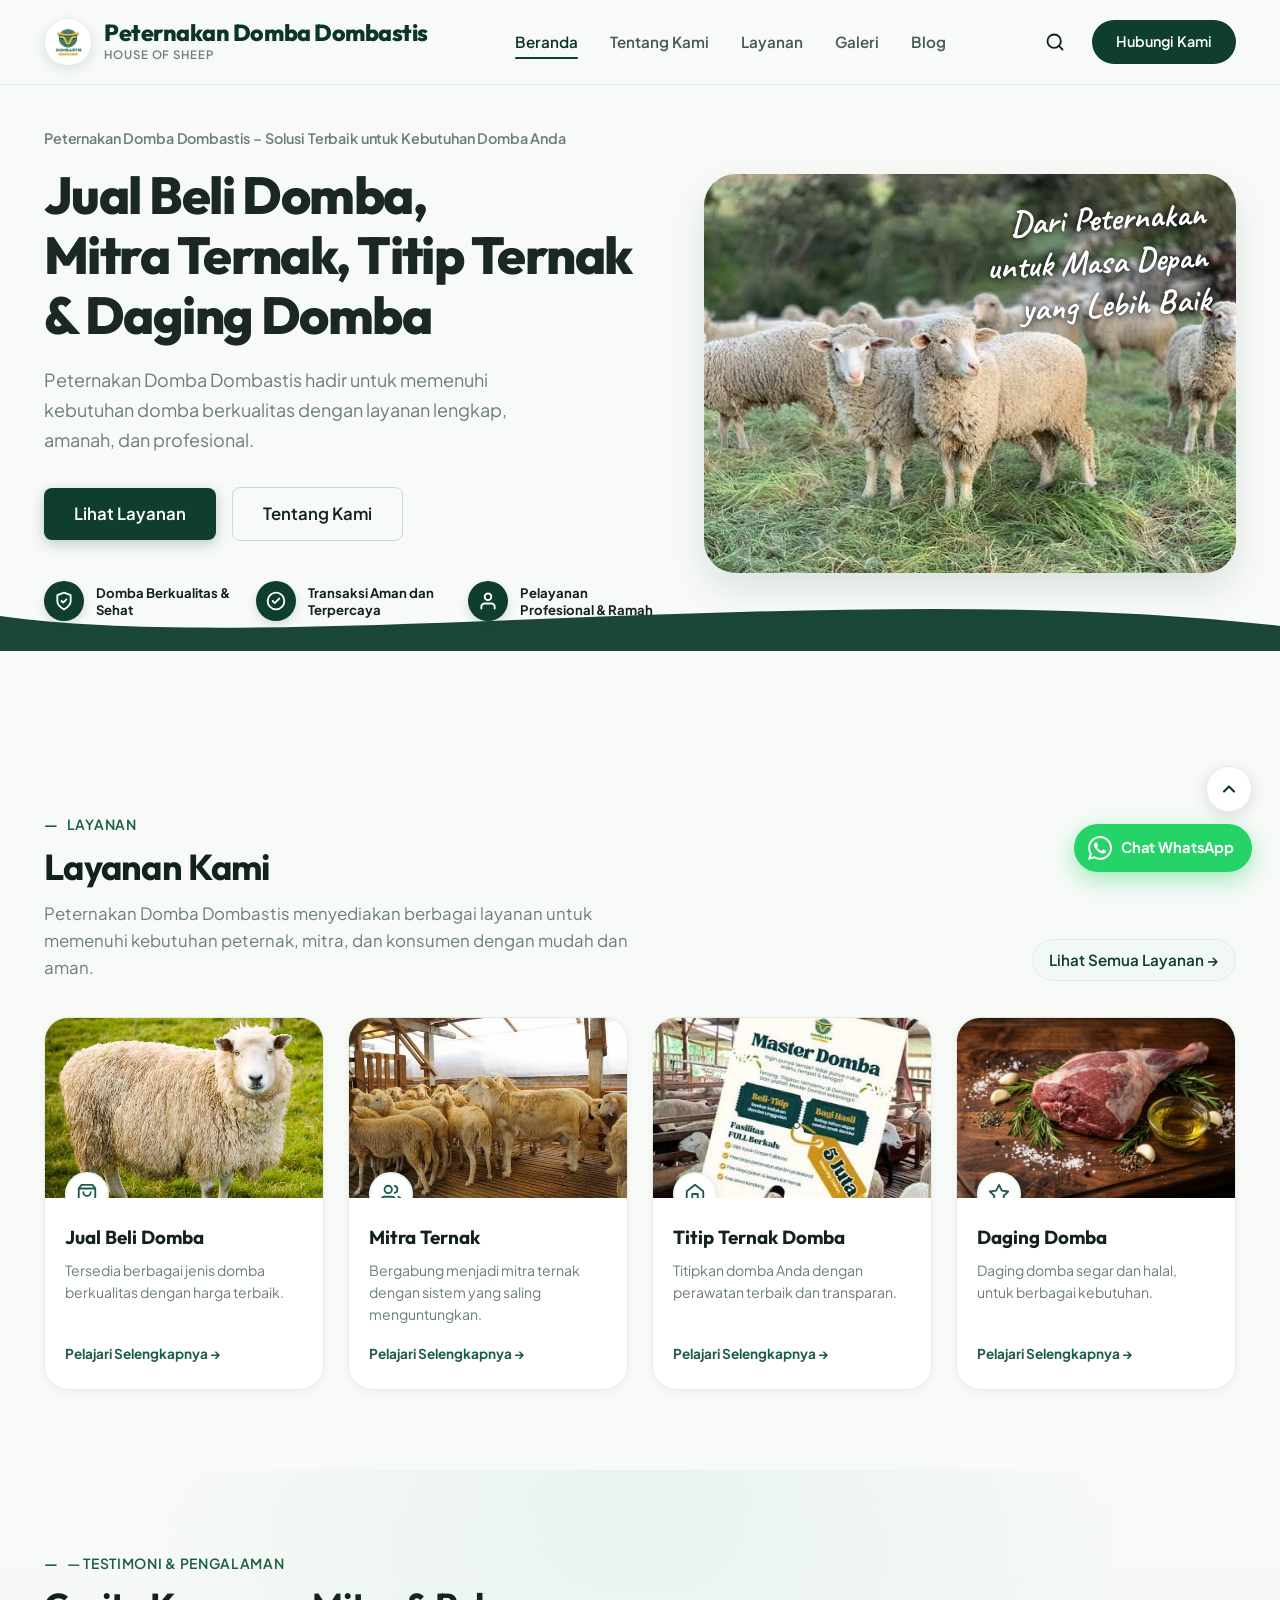
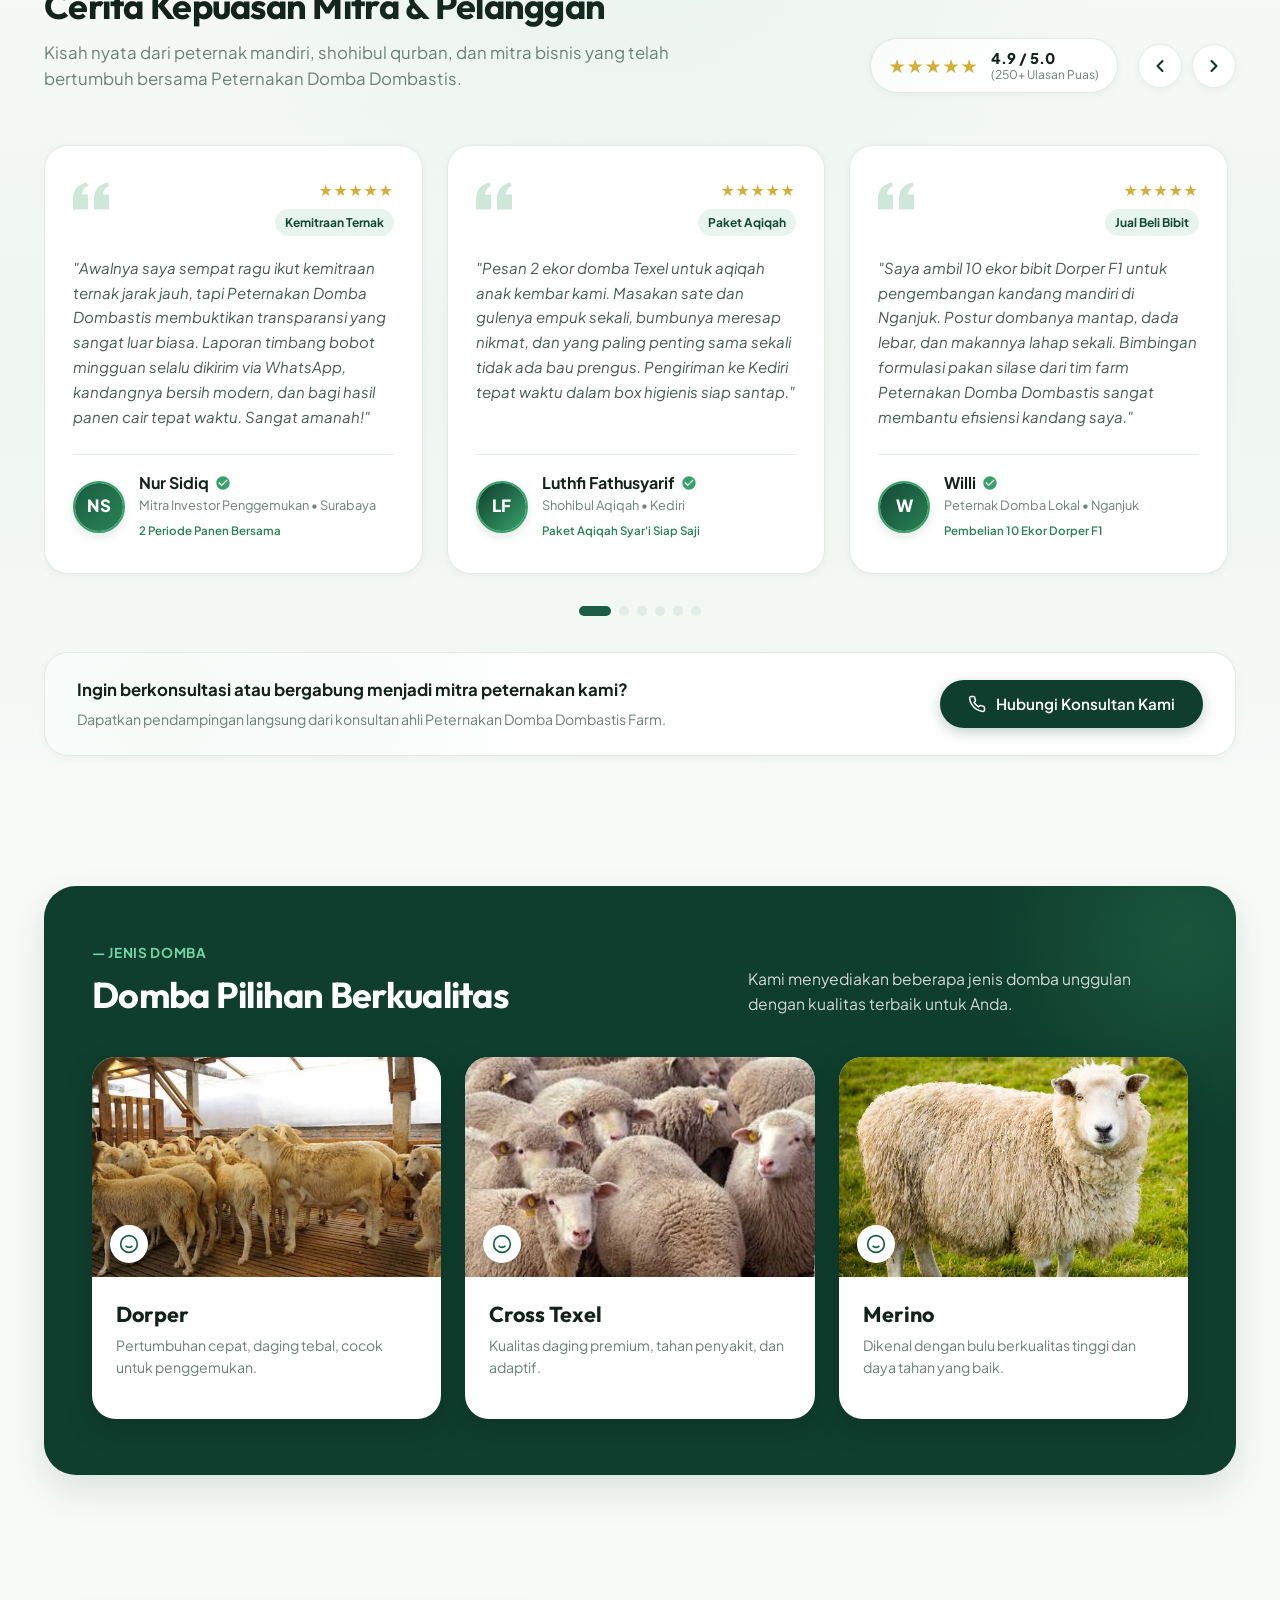
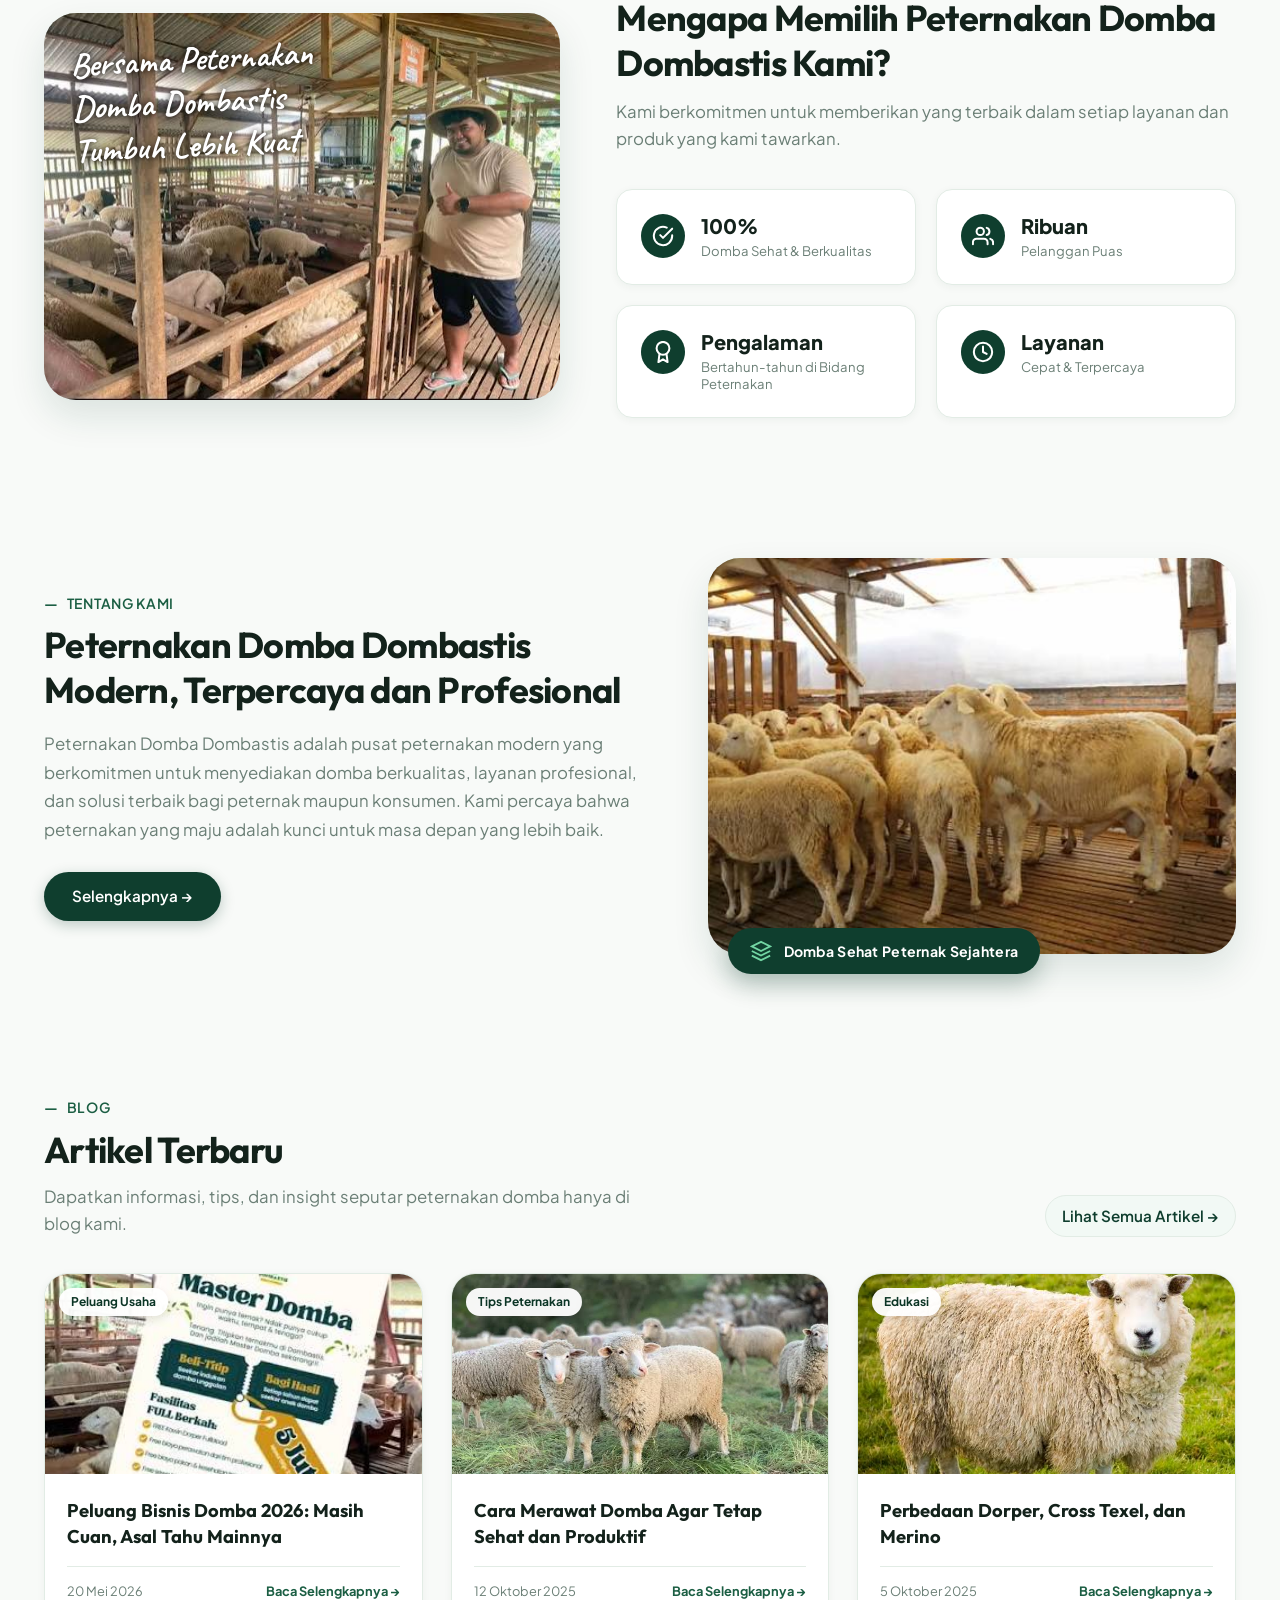
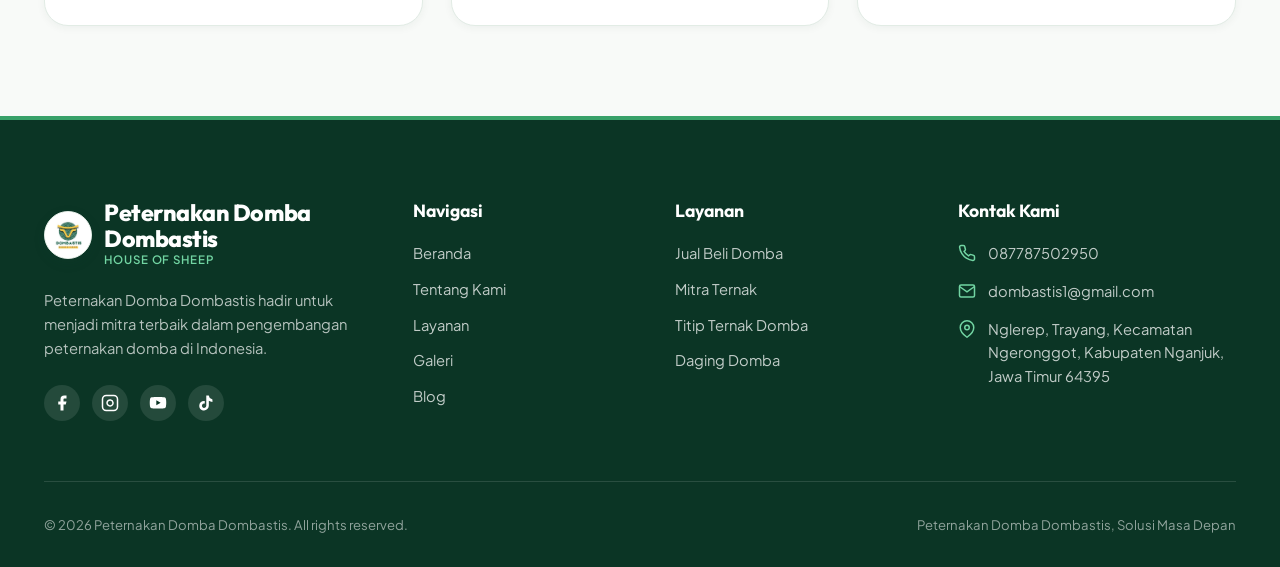
==== commit 28f2d4f1: "pppp" ====
--- a/index.html
+++ b/index.html
@@ -3,10 +3,178 @@
 <head>
   <meta charset="UTF-8">
   <meta name="viewport" content="width=device-width, initial-scale=1.0">
-  <title>Peternakan Domba - Jual Beli, Mitra Ternak & Daging Domba Segar</title>
-  <meta name="description" content="Peternakan Domba hadir untuk memenuhi kebutuhan domba berkualitas dengan layanan lengkap, amanah, dan profesional. Jual beli domba, mitra ternak, titip ternak, dan daging domba segar.">
+  <title>Peternakan Domba Dombastis - Jual Beli, Mitra Ternak & Daging Domba Segar</title>
+  <meta name="description" content="Peternakan Domba Dombastis hadir untuk memenuhi kebutuhan domba unggul di Nganjuk, Jawa Timur. Layanan jual beli bibit Dorper & Texel, program kemitraan bagi hasil, titip ternak, dan daging domba segar higienis.">
+  <meta name="keywords" content="peternakan domba dombastis, dombastis, peternakan domba, ternak domba nganjuk, jual beli domba, kemitraan ternak domba, bibit domba dorper, domba texel, titip ternak, daging domba segar, peternakan domba modern, house of sheep">
+  <meta name="author" content="Peternakan Domba Dombastis">
+  <meta name="robots" content="index, follow, max-image-preview:large, max-snippet:-1, max-video-preview:-1">
+
+  <!-- Canonical URL -->
+  <link rel="canonical" href="https://peternakandomba.web.id/">
+
+  <!-- GEO & Local SEO Meta -->
+  <meta name="geo.region" content="ID-JI">
+  <meta name="geo.placename" content="Kabupaten Nganjuk, Jawa Timur, Indonesia">
+  <meta name="geo.position" content="-7.6433;112.0833">
+  <meta name="ICBM" content="-7.6433, 112.0833">
+
+  <!-- Open Graph / Facebook / WhatsApp (SEO & AEO) -->
+  <meta property="og:type" content="website">
+  <meta property="og:site_name" content="Peternakan Domba Dombastis">
+  <meta property="og:locale" content="id_ID">
+  <meta property="og:title" content="Peternakan Domba Dombastis - Jual Beli, Mitra Ternak & Daging Domba Segar">
+  <meta property="og:description" content="Pusat agribisnis peternakan domba modern di Nganjuk: Jual beli bibit Dorper & Texel, mitra ternak syariah, titip ternak amanah, dan daging segar higienis bersama Peternakan Domba Dombastis.">
+  <meta property="og:url" content="https://peternakandomba.web.id/">
+  <meta property="og:image" content="https://peternakandomba.web.id/image/domba1.jpg">
+  <meta property="og:image:width" content="1200">
+  <meta property="og:image:height" content="630">
+  <meta property="og:image:alt" content="Kandang Modern Peternakan Domba Dombastis Nganjuk">
+
+  <!-- Twitter Card Meta -->
+  <meta name="twitter:card" content="summary_large_image">
+  <meta name="twitter:title" content="Peternakan Domba Dombastis - Jual Beli, Mitra Ternak & Daging Domba Segar">
+  <meta name="twitter:description" content="Solusi agribisnis domba modern: bibit unggul Dorper, program kemitraan bagi hasil, titip ternak, dan suplai daging segar bersama Peternakan Domba Dombastis.">
+  <meta name="twitter:image" content="https://peternakandomba.web.id/image/domba1.jpg">
+
+  <!-- Favicon & Stylesheet -->
+  <link rel="icon" type="image/jpeg" href="image/logo dombastis.jpg">
   <link rel="stylesheet" href="css/style.css">
-  <link rel="icon" type="image/jpeg" href="image/logo dombastis.jpg">
+
+  <!-- Schema.org JSON-LD Structured Data (SEO, AEO, GEO Optimized) -->
+  <script type="application/ld+json">
+  {
+    "@context": "https://schema.org",
+    "@graph": [
+      {
+        "@type": "WebSite",
+        "@id": "https://peternakandomba.web.id/#website",
+        "url": "https://peternakandomba.web.id/",
+        "name": "Peternakan Domba Dombastis",
+        "description": "Platform dan Pusat Peternakan Domba Modern di Nganjuk, Jawa Timur",
+        "publisher": {
+          "@id": "https://peternakandomba.web.id/#organization"
+        },
+        "inLanguage": "id-ID"
+      },
+      {
+        "@type": ["AgriculturalBusiness", "LocalBusiness"],
+        "@id": "https://peternakandomba.web.id/#organization",
+        "name": "Peternakan Domba Dombastis",
+        "alternateName": ["Dombastis", "Peternakan Domba Nganjuk", "House of Sheep", "Peternakan Domba Dombastis Nganjuk"],
+        "url": "https://peternakandomba.web.id/",
+        "logo": "https://peternakandomba.web.id/image/logo%20dombastis.jpg",
+        "image": "https://peternakandomba.web.id/image/domba1.jpg",
+        "description": "Peternakan Domba Dombastis modern penyedia bibit unggul Dorper & Texel, program kemitraan bagi hasil, titip rawat domba qurban/aqiqah, dan daging domba segar berkualitas di Nganjuk Jawa Timur.",
+        "telephone": "+6287787502950",
+        "email": "dombastis1@gmail.com",
+        "priceRange": "Rp Rp Rp",
+        "address": {
+          "@type": "PostalAddress",
+          "streetAddress": "Nglerep, Trayang",
+          "addressLocality": "Kecamatan Ngronggot",
+          "addressRegion": "Jawa Timur",
+          "postalCode": "64395",
+          "addressCountry": "ID"
+        },
+        "geo": {
+          "@type": "GeoCoordinates",
+          "latitude": -7.6433,
+          "longitude": 112.0833
+        },
+        "openingHoursSpecification": [
+          {
+            "@type": "OpeningHoursSpecification",
+            "dayOfWeek": [
+              "Monday",
+              "Tuesday",
+              "Wednesday",
+              "Thursday",
+              "Friday",
+              "Saturday",
+              "Sunday"
+            ],
+            "opens": "07:00",
+            "closes": "17:00"
+          }
+        ],
+        "sameAs": [
+          "https://web.facebook.com/dombastis.id/?_rdc=1&_rdr#",
+          "https://www.instagram.com/dombastis_id/",
+          "https://www.youtube.com/@dombastis_id",
+          "https://www.tiktok.com/search?q=dombastis"
+        ],
+        "hasOfferCatalog": {
+          "@type": "OfferCatalog",
+          "name": "Katalog Layanan Peternakan Domba Dombastis",
+          "itemListElement": [
+            {
+              "@type": "Offer",
+              "itemOffered": {
+                "@type": "Service",
+                "name": "Jual Beli Domba Unggul",
+                "description": "Penyediaan bibit domba ras Dorper, Texel, dan Merino siap breeding dan penggemukan."
+              }
+            },
+            {
+              "@type": "Offer",
+              "itemOffered": {
+                "@type": "Service",
+                "name": "Mitra Ternak Domba Bagi Hasil",
+                "description": "Program investasi ternak domba dengan prinsip syariah transparan dan pendampingan berkala."
+              }
+            },
+            {
+              "@type": "Offer",
+              "itemOffered": {
+                "@type": "Service",
+                "name": "Titip Ternak Domba",
+                "description": "Perawatan dan penggemukan domba qurban/aqiqah dengan pakan terjamin dan garansi kesehatan."
+              }
+            },
+            {
+              "@type": "Offer",
+              "itemOffered": {
+                "@type": "Service",
+                "name": "Daging Domba Segar",
+                "description": "Suplai karkas dan daging domba segar higienis untuk kebutuhan rumah tangga, resto, dan katering."
+              }
+            }
+          ]
+        }
+      },
+      {
+        "@type": "FAQPage",
+        "@id": "https://peternakandomba.web.id/#faq",
+        "mainEntity": [
+          {
+            "@type": "Question",
+            "name": "Apa saja layanan utama di Peternakan Domba Dombastis?",
+            "acceptedAnswer": {
+              "@type": "Answer",
+              "text": "Peternakan Domba Dombastis menyediakan 4 layanan utama: Jual beli bibit domba unggul (Dorper, Texel, Merino), program kemitraan ternak bagi hasil syariah, jasa titip ternak qurban/aqiqah, dan penyediaan daging domba segar higienis."
+            }
+          },
+          {
+            "@type": "Question",
+            "name": "Di mana lokasi Peternakan Domba Dombastis?",
+            "acceptedAnswer": {
+              "@type": "Answer",
+              "text": "Peternakan Domba Dombastis berlokasi di Nglerep, Trayang, Kecamatan Ngronggot, Kabupaten Nganjuk, Jawa Timur 64395. Pengunjung dipersilakan melakukan reservasi kunjungan kandang melalui WhatsApp 087787502950."
+            }
+          },
+          {
+            "@type": "Question",
+            "name": "Bagaimana sistem kemitraan ternak domba bagi hasil?",
+            "acceptedAnswer": {
+              "@type": "Answer",
+              "text": "Mitra menanamkan modal bibit atau pakan, sementara tim Peternakan Domba Dombastis mengelola perawatan kandang, formulasi nutrisi, dan pemasaran. Keuntungan dibagikan secara adil berdasarkan akad syariah yang disepakati dengan laporan berkala."
+            }
+          }
+        ]
+      }
+    ]
+  }
+  </script>
 </head>
 <body>
 
@@ -15,12 +183,12 @@
     <div class="container">
       <nav class="navbar" aria-label="Navigasi Utama">
         <!-- Logo -->
-        <a href="index.html" class="brand-logo" aria-label="Peternakan Domba Beranda">
+        <a href="index.html" class="brand-logo" aria-label="Peternakan Domba Dombastis Beranda">
           <div class="brand-icon">
-            <img src="image/logo dombastis.jpg" alt="Logo Peternakan Domba">
+            <img src="image/logo dombastis.jpg" alt="Logo Peternakan Domba Dombastis">
           </div>
           <div class="brand-text">
-            <span class="brand-name">Peternakan Domba</span>
+            <span class="brand-name">Peternakan Domba Dombastis</span>
             <span class="brand-tagline">House of Sheep</span>
           </div>
         </a>
@@ -36,7 +204,7 @@
 
         <!-- Right Header Actions -->
         <div class="header-actions">
-          <button class="btn-search" id="openSearchBtn" aria-label="Buka Pencarian" title="Cari di Peternakan Domba">
+          <button class="btn-search" id="openSearchBtn" aria-label="Buka Pencarian" title="Cari di Peternakan Domba Dombastis">
             <svg viewBox="0 0 24 24" fill="none" stroke="currentColor" stroke-width="2.2" stroke-linecap="round" stroke-linejoin="round">
               <circle cx="11" cy="11" r="8"></circle>
               <line x1="21" y1="21" x2="16.65" y2="16.65"></line>
@@ -61,10 +229,10 @@
     <div class="mobile-drawer-header">
       <div class="brand-logo">
         <div class="brand-icon">
-          <img src="image/logo dombastis.jpg" alt="Logo Peternakan Domba">
+          <img src="image/logo dombastis.jpg" alt="Logo Peternakan Domba Dombastis">
         </div>
         <div class="brand-text">
-          <span class="brand-name">Peternakan Domba</span>
+          <span class="brand-name">Peternakan Domba Dombastis</span>
           <span class="brand-tagline">House of Sheep</span>
         </div>
       </div>
@@ -113,14 +281,14 @@
         <div class="hero-grid">
           <!-- Left Text Content -->
           <div class="hero-content">
-            <span class="hero-eyebrow">Peternakan Domba – Solusi Terbaik untuk Kebutuhan Domba Anda</span>
+            <span class="hero-eyebrow">Peternakan Domba Dombastis – Solusi Terbaik untuk Kebutuhan Domba Anda</span>
             <h1 class="hero-title">
               Jual Beli Domba,<br>
               Mitra Ternak, Titip Ternak<br>
               & Daging Domba
             </h1>
             <p class="hero-lead">
-              Peternakan Domba hadir untuk memenuhi kebutuhan domba berkualitas dengan layanan lengkap, amanah, dan profesional.
+              Peternakan Domba Dombastis hadir untuk memenuhi kebutuhan domba berkualitas dengan layanan lengkap, amanah, dan profesional.
             </p>
 
             <div class="hero-buttons">
@@ -167,7 +335,7 @@
             <div class="hero-image-frame">
               <img src="image/domba4.jpg" 
                    onerror="this.src='image/domba1.jpg'"
-                   alt="Peternakan Domba Padang Rumput Hijau">
+                   alt="Peternakan Domba Dombastis Padang Rumput Hijau">
             </div>
             <!-- Handwritten script overlay in image top right -->
             <div class="hero-script-badge">
@@ -192,7 +360,7 @@
             <span class="section-eyebrow">Layanan</span>
             <h2 class="section-title">Layanan Kami</h2>
             <p class="section-desc">
-              Peternakan Domba menyediakan berbagai layanan untuk memenuhi kebutuhan peternak, mitra, dan konsumen dengan mudah dan aman.
+              Peternakan Domba Dombastis menyediakan berbagai layanan untuk memenuhi kebutuhan peternak, mitra, dan konsumen dengan mudah dan aman.
             </p>
           </div>
           <a href="layanan.html" class="view-all-link">Lihat Semua Layanan &rarr;</a>
@@ -285,7 +453,7 @@
             <span class="section-eyebrow">— Testimoni & Pengalaman</span>
             <h2 class="section-title">Cerita Kepuasan Mitra & Pelanggan</h2>
             <p class="section-desc">
-              Kisah nyata dari peternak mandiri, shohibul qurban, dan mitra bisnis yang telah bertumbuh bersama Peternakan Domba.
+              Kisah nyata dari peternak mandiri, shohibul qurban, dan mitra bisnis yang telah bertumbuh bersama Peternakan Domba Dombastis.
             </p>
           </div>
           
@@ -319,7 +487,7 @@
         <div class="testi-slider-viewport">
           <div class="testi-cards-track" id="testiTrack">
             
-            <!-- Testimoni 1: H. Ahmad Fauzi -->
+            <!-- Testimoni 1: Nur Sidiq -->
             <article class="testi-card">
               <div class="testi-card-top">
                 <div class="testi-quote-icon">
@@ -334,21 +502,21 @@
               </div>
 
               <blockquote class="testi-quote-text">
-                "Awalnya saya sempat ragu ikut kemitraan ternak jarak jauh, tapi Peternakan Domba membuktikan transparansi yang sangat luar biasa. Laporan timbang bobot mingguan selalu dikirim via WhatsApp, kandangnya bersih modern, dan bagi hasil panen cair tepat waktu. Sangat amanah!"
+                "Awalnya saya sempat ragu ikut kemitraan ternak jarak jauh, tapi Peternakan Domba Dombastis membuktikan transparansi yang sangat luar biasa. Laporan timbang bobot mingguan selalu dikirim via WhatsApp, kandangnya bersih modern, dan bagi hasil panen cair tepat waktu. Sangat amanah!"
               </blockquote>
 
               <div class="testi-profile">
                 <div class="testi-avatar-wrap">
                   <img src="https://images.unsplash.com/photo-1507003211169-0a1dd7228f2d?w=200&auto=format&fit=crop&q=80" 
-                       alt="H. Ahmad Fauzi" 
+                       alt="Nur Sidiq" 
                        loading="lazy" 
                        class="testi-avatar-img"
                        onerror="this.style.display='none'; this.nextElementSibling.style.display='flex';">
-                  <div class="testi-avatar-fallback" style="display: none; background: linear-gradient(135deg, #1B5E43, #298256);">AF</div>
+                  <div class="testi-avatar-fallback" style="display: none; background: linear-gradient(135deg, #1B5E43, #298256);">NS</div>
                 </div>
                 <div class="testi-profile-meta">
                   <div class="testi-author-name">
-                    <span>H. Ahmad Fauzi</span>
+                    <span>Nur Sidiq</span>
                     <svg class="verified-icon" viewBox="0 0 24 24" fill="#38A169" title="Mitra Terverifikasi">
                       <path d="M12 2C6.48 2 2 6.48 2 12s4.48 10 10 10 10-4.48 10-10S17.52 2 12 2zm-2 15l-5-5 1.41-1.41L10 14.17l7.59-7.59L19 8l-9 9z"/>
                     </svg>
@@ -359,7 +527,7 @@
               </div>
             </article>
 
-            <!-- Testimoni 2: dr. Hendra Kusuma -->
+            <!-- Testimoni 2: Luthfi Fathusyarif -->
             <article class="testi-card">
               <div class="testi-card-top">
                 <div class="testi-quote-icon">
@@ -380,15 +548,15 @@
               <div class="testi-profile">
                 <div class="testi-avatar-wrap">
                   <img src="https://images.unsplash.com/photo-1500648767791-00dcc994a43e?w=200&auto=format&fit=crop&q=80" 
-                       alt="dr. Hendra Kusuma" 
+                       alt="Luthfi Fathusyarif" 
                        loading="lazy" 
                        class="testi-avatar-img"
                        onerror="this.style.display='none'; this.nextElementSibling.style.display='flex';">
-                  <div class="testi-avatar-fallback" style="display: none; background: linear-gradient(135deg, #0F3E2E, #38A169);">HK</div>
+                  <div class="testi-avatar-fallback" style="display: none; background: linear-gradient(135deg, #0F3E2E, #38A169);">LF</div>
                 </div>
                 <div class="testi-profile-meta">
                   <div class="testi-author-name">
-                    <span>dr. Hendra Kusuma</span>
+                    <span>Luthfi Fathusyarif</span>
                     <svg class="verified-icon" viewBox="0 0 24 24" fill="#38A169" title="Pelanggan Terverifikasi">
                       <path d="M12 2C6.48 2 2 6.48 2 12s4.48 10 10 10 10-4.48 10-10S17.52 2 12 2zm-2 15l-5-5 1.41-1.41L10 14.17l7.59-7.59L19 8l-9 9z"/>
                     </svg>
@@ -399,7 +567,7 @@
               </div>
             </article>
 
-            <!-- Testimoni 3: Bambang Wahyudi -->
+            <!-- Testimoni 3: Willi -->
             <article class="testi-card">
               <div class="testi-card-top">
                 <div class="testi-quote-icon">
@@ -414,21 +582,21 @@
               </div>
 
               <blockquote class="testi-quote-text">
-                "Saya ambil 10 ekor bibit Dorper F1 untuk pengembangan kandang mandiri di Nganjuk. Postur dombanya mantap, dada lebar, dan makannya lahap sekali. Bimbingan formulasi pakan silase dari tim farm Peternakan Domba sangat membantu efisiensi kandang saya."
+                "Saya ambil 10 ekor bibit Dorper F1 untuk pengembangan kandang mandiri di Nganjuk. Postur dombanya mantap, dada lebar, dan makannya lahap sekali. Bimbingan formulasi pakan silase dari tim farm Peternakan Domba Dombastis sangat membantu efisiensi kandang saya."
               </blockquote>
 
               <div class="testi-profile">
                 <div class="testi-avatar-wrap">
                   <img src="https://images.unsplash.com/photo-1506794778202-cad84cf45f1d?w=200&auto=format&fit=crop&q=80" 
-                       alt="Bambang Wahyudi" 
+                       alt="Willi" 
                        loading="lazy" 
                        class="testi-avatar-img"
                        onerror="this.style.display='none'; this.nextElementSibling.style.display='flex';">
-                  <div class="testi-avatar-fallback" style="display: none; background: linear-gradient(135deg, #144936, #298256);">BW</div>
+                  <div class="testi-avatar-fallback" style="display: none; background: linear-gradient(135deg, #144936, #298256);">W</div>
                 </div>
                 <div class="testi-profile-meta">
                   <div class="testi-author-name">
-                    <span>Bambang Wahyudi</span>
+                    <span>Willi</span>
                     <svg class="verified-icon" viewBox="0 0 24 24" fill="#38A169" title="Peternak Terverifikasi">
                       <path d="M12 2C6.48 2 2 6.48 2 12s4.48 10 10 10 10-4.48 10-10S17.52 2 12 2zm-2 15l-5-5 1.41-1.41L10 14.17l7.59-7.59L19 8l-9 9z"/>
                     </svg>
@@ -439,7 +607,7 @@
               </div>
             </article>
 
-            <!-- Testimoni 4: Ibu Siti Rahmawati -->
+            <!-- Testimoni 4: Al-fizar -->
             <article class="testi-card">
               <div class="testi-card-top">
                 <div class="testi-quote-icon">
@@ -459,16 +627,16 @@
 
               <div class="testi-profile">
                 <div class="testi-avatar-wrap">
-                  <img src="https://images.unsplash.com/photo-1534528741775-53994a69daeb?w=200&auto=format&fit=crop&q=80" 
-                       alt="Ibu Siti Rahmawati" 
+                  <img src="https://images.unsplash.com/photo-1539571696357-5a69c17a67c6?w=200&auto=format&fit=crop&q=80" 
+                       alt="Al-fizar" 
                        loading="lazy" 
                        class="testi-avatar-img"
                        onerror="this.style.display='none'; this.nextElementSibling.style.display='flex';">
-                  <div class="testi-avatar-fallback" style="display: none; background: linear-gradient(135deg, #1B5E43, #D4AF37);">SR</div>
+                  <div class="testi-avatar-fallback" style="display: none; background: linear-gradient(135deg, #1B5E43, #D4AF37);">AF</div>
                 </div>
                 <div class="testi-profile-meta">
                   <div class="testi-author-name">
-                    <span>Ibu Siti Rahmawati</span>
+                    <span>Al-fizar</span>
                     <svg class="verified-icon" viewBox="0 0 24 24" fill="#38A169" title="Shohibul Qurban Terverifikasi">
                       <path d="M12 2C6.48 2 2 6.48 2 12s4.48 10 10 10 10-4.48 10-10S17.52 2 12 2zm-2 15l-5-5 1.41-1.41L10 14.17l7.59-7.59L19 8l-9 9z"/>
                     </svg>
@@ -479,7 +647,7 @@
               </div>
             </article>
 
-            <!-- Testimoni 5: Rudi Hartono -->
+            <!-- Testimoni 5: Zaenal arifin -->
             <article class="testi-card">
               <div class="testi-card-top">
                 <div class="testi-quote-icon">
@@ -494,27 +662,67 @@
               </div>
 
               <blockquote class="testi-quote-text">
-                "Sebagai pemilik usaha kuliner olahan kambing & domba di Jombang, konsistensi karkas itu nomor satu. Sejak langganan karkas segar di Peternakan Domba, kualitas sate kami makin disukai pelanggan karena dagingnya tebal, empuk, dan potongannya rapi standar resto."
+                "Sebagai pemilik usaha kuliner olahan kambing & domba di Jombang, konsistensi karkas itu nomor satu. Sejak langganan karkas segar di Peternakan Domba Dombastis, kualitas sate kami makin disukai pelanggan karena dagingnya tebal, empuk, dan potongannya rapi standar resto."
               </blockquote>
 
               <div class="testi-profile">
                 <div class="testi-avatar-wrap">
                   <img src="https://images.unsplash.com/photo-1472099645785-5658abf4ff4e?w=200&auto=format&fit=crop&q=80" 
-                       alt="Rudi Hartono" 
+                       alt="Zaenal arifin" 
                        loading="lazy" 
                        class="testi-avatar-img"
                        onerror="this.style.display='none'; this.nextElementSibling.style.display='flex';">
-                  <div class="testi-avatar-fallback" style="display: none; background: linear-gradient(135deg, #0B3525, #298256);">RH</div>
+                  <div class="testi-avatar-fallback" style="display: none; background: linear-gradient(135deg, #0B3525, #298256);">ZA</div>
                 </div>
                 <div class="testi-profile-meta">
                   <div class="testi-author-name">
-                    <span>Rudi Hartono</span>
+                    <span>Zaenal arifin</span>
                     <svg class="verified-icon" viewBox="0 0 24 24" fill="#38A169" title="Mitra Bisnis Terverifikasi">
                       <path d="M12 2C6.48 2 2 6.48 2 12s4.48 10 10 10 10-4.48 10-10S17.52 2 12 2zm-2 15l-5-5 1.41-1.41L10 14.17l7.59-7.59L19 8l-9 9z"/>
                     </svg>
                   </div>
                   <div class="testi-author-role">Owner Sate & Gule Solo • Jombang</div>
                   <div class="testi-transaction-badge">Mitra Suplai Karkas Rutin</div>
+                </div>
+              </div>
+            </article>
+
+            <!-- Testimoni 6: Ghofur -->
+            <article class="testi-card">
+              <div class="testi-card-top">
+                <div class="testi-quote-icon">
+                  <svg viewBox="0 0 24 24" fill="currentColor">
+                    <path d="M14.017 21v-7.391c0-5.704 3.731-9.57 8.983-10.609l.995 2.151c-2.432.917-3.995 3.638-3.995 5.849h4v10h-9.983zm-14.017 0v-7.391c0-5.704 3.748-9.57 9-10.609l.996 2.151c-2.433.917-3.996 3.638-3.996 5.849h3.983v10h-9.983z"/>
+                  </svg>
+                </div>
+                <div class="testi-card-rating">
+                  <span class="stars-gold">★★★★★</span>
+                  <span class="testi-tag-badge">Kemitraan Breeding</span>
+                </div>
+              </div>
+
+              <blockquote class="testi-quote-text">
+                "Program pendampingan breeding dan formulasi pakan di Peternakan Domba Dombastis sangat aplikatif. Angka kelahiran cempe sehat tinggi dan FCR pakan jauh lebih efisien. Solusi terbaik bagi peternak yang ingin berkembang secara profesional."
+              </blockquote>
+
+              <div class="testi-profile">
+                <div class="testi-avatar-wrap">
+                  <img src="https://images.unsplash.com/photo-1522075469751-3a6694fb2f61?w=200&auto=format&fit=crop&q=80" 
+                       alt="Ghofur" 
+                       loading="lazy" 
+                       class="testi-avatar-img"
+                       onerror="this.style.display='none'; this.nextElementSibling.style.display='flex';">
+                  <div class="testi-avatar-fallback" style="display: none; background: linear-gradient(135deg, #1B5E43, #D4AF37);">G</div>
+                </div>
+                <div class="testi-profile-meta">
+                  <div class="testi-author-name">
+                    <span>Ghofur</span>
+                    <svg class="verified-icon" viewBox="0 0 24 24" fill="#38A169" title="Mitra Terverifikasi">
+                      <path d="M12 2C6.48 2 2 6.48 2 12s4.48 10 10 10 10-4.48 10-10S17.52 2 12 2zm-2 15l-5-5 1.41-1.41L10 14.17l7.59-7.59L19 8l-9 9z"/>
+                    </svg>
+                  </div>
+                  <div class="testi-author-role">Mitra Peternak Breeding • Malang</div>
+                  <div class="testi-transaction-badge">Mitra Indukan Unggul</div>
                 </div>
               </div>
             </article>
@@ -529,15 +737,16 @@
           <button type="button" class="testi-dot" data-index="2" aria-label="Slide 3"></button>
           <button type="button" class="testi-dot" data-index="3" aria-label="Slide 4"></button>
           <button type="button" class="testi-dot" data-index="4" aria-label="Slide 5"></button>
+          <button type="button" class="testi-dot" data-index="5" aria-label="Slide 6"></button>
         </div>
 
         <!-- Bottom CTA Bar inside Testimonials -->
         <div class="testi-bottom-cta">
           <div class="testi-cta-text">
             <strong>Ingin berkonsultasi atau bergabung menjadi mitra peternakan kami?</strong>
-            <span>Dapatkan pendampingan langsung dari konsultan ahli Peternakan Domba Farm.</span>
-          </div>
-          <a href="https://wa.me/6287787502950?text=Halo%20Peternakan%20Domba,%20saya%20tertarik%20konsultasi%20layanan%20dan%20kemitraan%20domba" target="_blank" rel="noopener" class="btn btn-primary">
+            <span>Dapatkan pendampingan langsung dari konsultan ahli Peternakan Domba Dombastis Farm.</span>
+          </div>
+          <a href="https://wa.me/6287787502950?text=Halo%20Peternakan%20Domba%20Dombastis,%20saya%20tertarik%20konsultasi%20layanan%20dan%20kemitraan%20domba" target="_blank" rel="noopener" class="btn btn-primary">
             <svg viewBox="0 0 24 24" fill="none" stroke="currentColor" stroke-width="2" style="width: 18px; height: 18px;">
               <path d="M22 16.92v3a2 2 0 0 1-2.18 2 19.79 19.79 0 0 1-8.63-3.07 19.5 19.5 0 0 1-6-6 19.79 19.79 0 0 1-3.07-8.67A2 2 0 0 1 4.11 2h3a2 2 0 0 1 2 1.72 12.84 12.84 0 0 0 .7 2.81 2 2 0 0 1-.45 2.11L8.09 9.91a16 16 0 0 0 6 6l1.27-1.27a2 2 0 0 1 2.11-.45 12.84 12.84 0 0 0 2.81.7A2 2 0 0 1 22 16.92z"/>
             </svg>
@@ -632,16 +841,16 @@
           <div class="why-us-visual">
             <div class="why-us-image-frame">
               <img src="image/domba6.jpg" 
-                   alt="Peternakan Domba Terpercaya">
+                   alt="Peternakan Domba Dombastis Terpercaya">
             </div>
             <div class="why-us-script-badge">
-              Bersama Peternakan Domba<br>Tumbuh Lebih Kuat
+              Bersama Peternakan Domba Dombastis<br>Tumbuh Lebih Kuat
             </div>
           </div>
 
           <!-- Right Content & 4 Stat Cards -->
           <div class="why-us-content">
-            <h2 class="why-us-title">Mengapa Memilih Peternakan Domba Kami?</h2>
+            <h2 class="why-us-title">Mengapa Memilih Peternakan Domba Dombastis Kami?</h2>
             <p class="why-us-desc">
               Kami berkomitmen untuk memberikan yang terbaik dalam setiap layanan dan produk yang kami tawarkan.
             </p>
@@ -717,9 +926,9 @@
           <!-- Left Text Content -->
           <div class="about-preview-content">
             <span class="section-eyebrow">Tentang Kami</span>
-            <h2 class="about-preview-title">Peternakan Domba Modern, Terpercaya dan Profesional</h2>
+            <h2 class="about-preview-title">Peternakan Domba Dombastis Modern, Terpercaya dan Profesional</h2>
             <p class="about-preview-desc">
-              Peternakan Domba adalah pusat peternakan modern yang berkomitmen untuk menyediakan domba berkualitas, layanan profesional, dan solusi terbaik bagi peternak maupun konsumen. Kami percaya bahwa peternakan yang maju adalah kunci untuk masa depan yang lebih baik.
+              Peternakan Domba Dombastis adalah pusat peternakan modern yang berkomitmen untuk menyediakan domba berkualitas, layanan profesional, dan solusi terbaik bagi peternak maupun konsumen. Kami percaya bahwa peternakan yang maju adalah kunci untuk masa depan yang lebih baik.
             </p>
             <div>
               <a href="tentang-kami.html" class="btn btn-primary">Selengkapnya &rarr;</a>
@@ -730,7 +939,7 @@
           <div class="about-preview-visual">
             <div class="about-image-frame">
               <img src="image/domba1.jpg" 
-                   alt="Fasilitas Kandang Peternakan Domba Modern">
+                   alt="Fasilitas Kandang Peternakan Domba Dombastis Modern">
             </div>
             <div class="about-floating-badge">
               <svg viewBox="0 0 24 24" fill="none" stroke="currentColor" stroke-width="2">
@@ -819,15 +1028,15 @@
         <div class="footer-brand">
           <a href="index.html" class="footer-logo">
             <div class="brand-icon">
-              <img src="image/logo dombastis.jpg" alt="Logo Peternakan Domba">
+              <img src="image/logo dombastis.jpg" alt="Logo Peternakan Domba Dombastis">
             </div>
             <div class="brand-text">
-              <span class="brand-name">Peternakan Domba</span>
+              <span class="brand-name">Peternakan Domba Dombastis</span>
               <span class="brand-tagline">House of Sheep</span>
             </div>
           </a>
           <p class="footer-about-text">
-            Peternakan Domba hadir untuk menjadi mitra terbaik dalam pengembangan peternakan domba di Indonesia.
+            Peternakan Domba Dombastis hadir untuk menjadi mitra terbaik dalam pengembangan peternakan domba di Indonesia.
           </p>
           <div class="social-links">
             <a href="https://web.facebook.com/dombastis.id/?_rdc=1&_rdr#" target="_blank" rel="noopener" class="social-btn" aria-label="Facebook">
@@ -890,8 +1099,8 @@
 
       <!-- Footer Bottom -->
       <div class="footer-bottom">
-        <div>&copy; 2026 Peternakan Domba. All rights reserved.</div>
-        <div>Peternakan Domba, Solusi Masa Depan</div>
+        <div>&copy; 2026 Peternakan Domba Dombastis. All rights reserved.</div>
+        <div>Peternakan Domba Dombastis, Solusi Masa Depan</div>
       </div>
     </div>
   </footer>
@@ -903,7 +1112,7 @@
         <path d="M18 15l-6-6-6 6"/>
       </svg>
     </button>
-    <a href="https://wa.me/6287787502950?text=Halo%20Peternakan%20Domba,%20saya%20ingin%20konsultasi%20seputar%20ternak%20domba" target="_blank" rel="noopener" class="btn-floating-wa" aria-label="Chat WhatsApp Peternakan Domba" title="Chat WhatsApp">
+    <a href="https://wa.me/6287787502950?text=Halo%20Peternakan%20Domba%20Dombastis,%20saya%20ingin%20konsultasi%20seputar%20ternak%20domba" target="_blank" rel="noopener" class="btn-floating-wa" aria-label="Chat WhatsApp Peternakan Domba Dombastis" title="Chat WhatsApp">
       <svg viewBox="0 0 24 24" fill="currentColor">
         <path d="M.057 24l1.687-6.163c-1.041-1.804-1.588-3.849-1.587-5.946.003-6.556 5.338-11.891 11.893-11.891 3.181.001 6.167 1.24 8.413 3.488 2.245 2.248 3.481 5.236 3.48 8.414-.003 6.557-5.338 11.892-11.893 11.892-1.99-.001-3.951-.5-5.688-1.448l-6.305 1.654zm6.597-3.807c1.676.995 3.276 1.591 5.392 1.592 5.448 0 9.886-4.434 9.889-9.885.002-5.462-4.415-9.89-9.881-9.892-5.452 0-9.887 4.434-9.889 9.884-.001 2.225.651 3.891 1.746 5.634l-.999 3.648 3.742-.981zm11.387-5.464c-.074-.124-.272-.198-.57-.347-.297-.149-1.758-.868-2.031-.967-.272-.099-.47-.149-.669.149-.198.297-.768.967-.941 1.165-.173.198-.347.223-.644.074-.297-.149-1.255-.462-2.39-1.475-.883-.788-1.48-1.761-1.653-2.059-.173-.297-.018-.458.13-.606.134-.133.297-.347.446-.521.151-.172.2-.296.3-.495.099-.198.05-.372-.025-.521-.075-.148-.669-1.611-.916-2.206-.242-.579-.487-.501-.669-.51l-.57-.01c-.198 0-.52.074-.792.372s-1.04 1.016-1.04 2.479 1.065 2.876 1.213 3.074c.149.198 2.095 3.2 5.076 4.487.709.306 1.263.489 1.694.626.712.226 1.36.194 1.872.118.571-.085 1.758-.719 2.006-1.413.248-.695.248-1.29.173-1.414z"/>
       </svg>
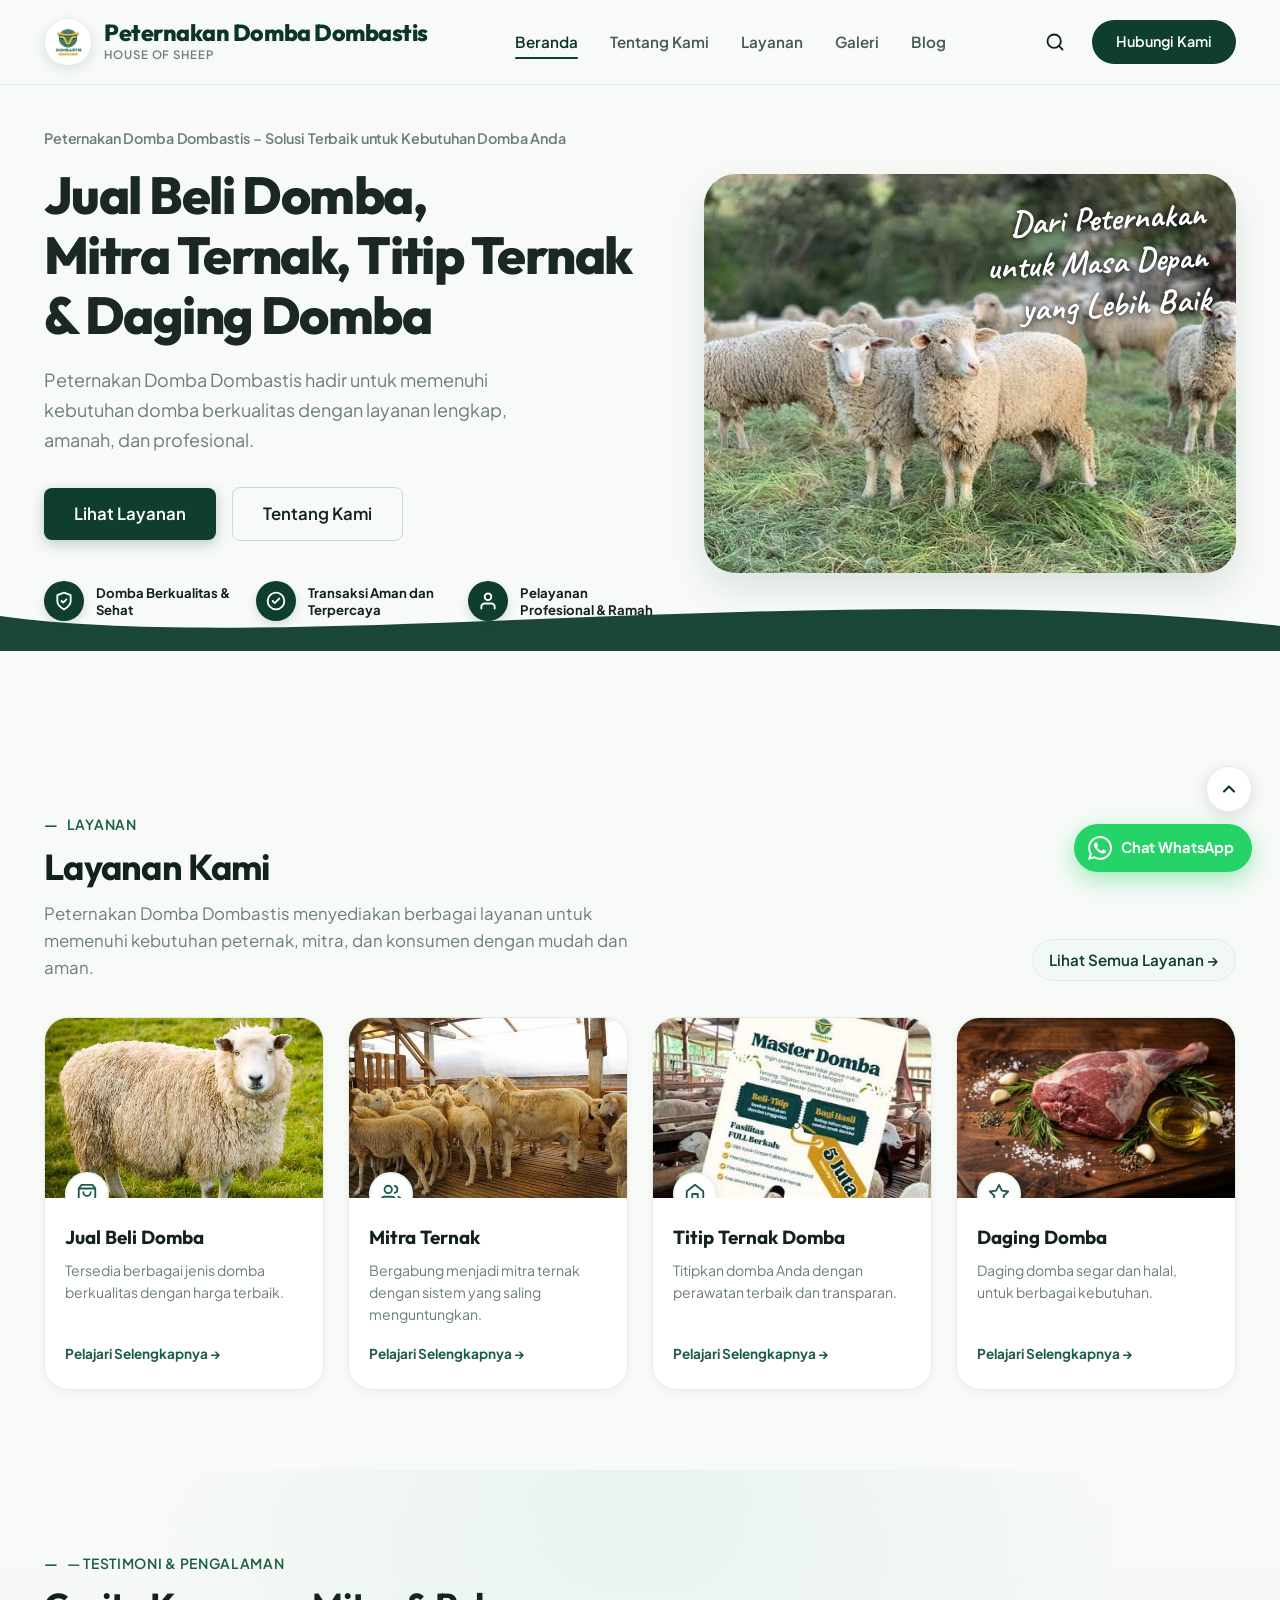
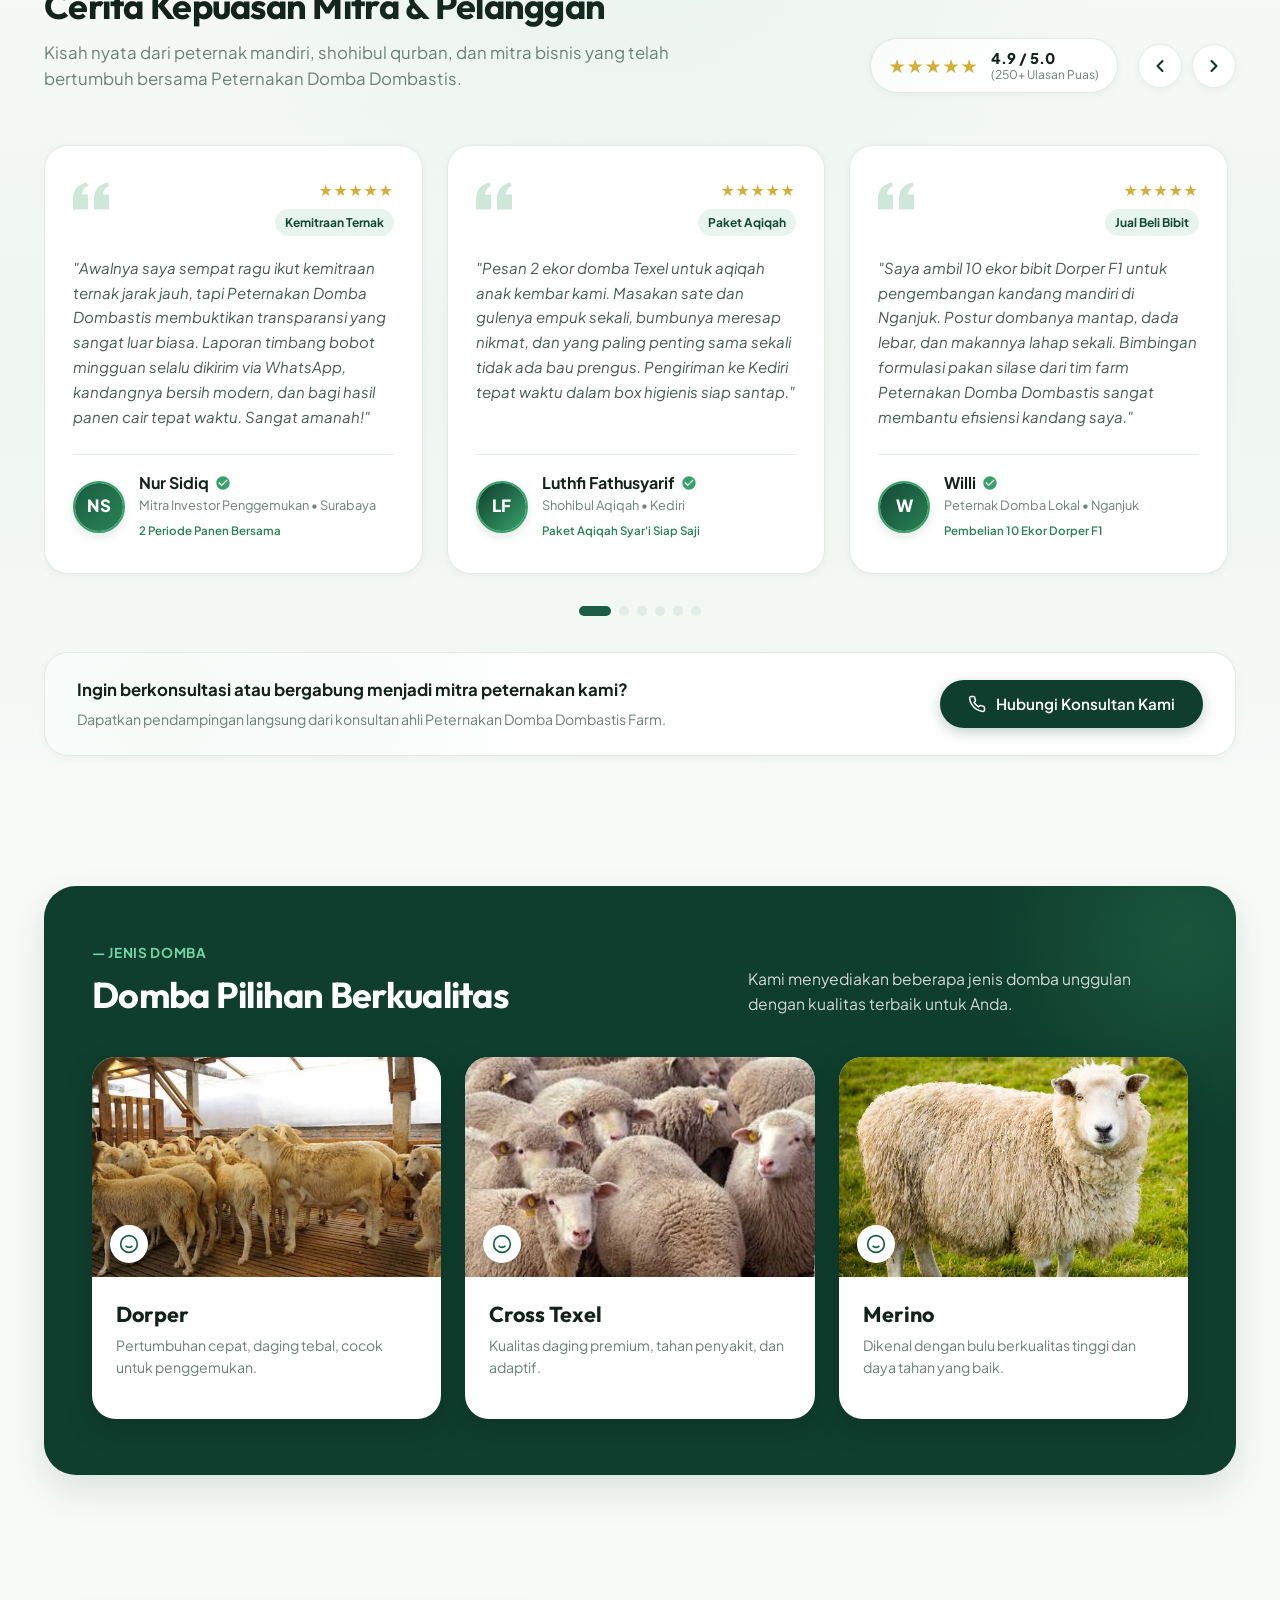
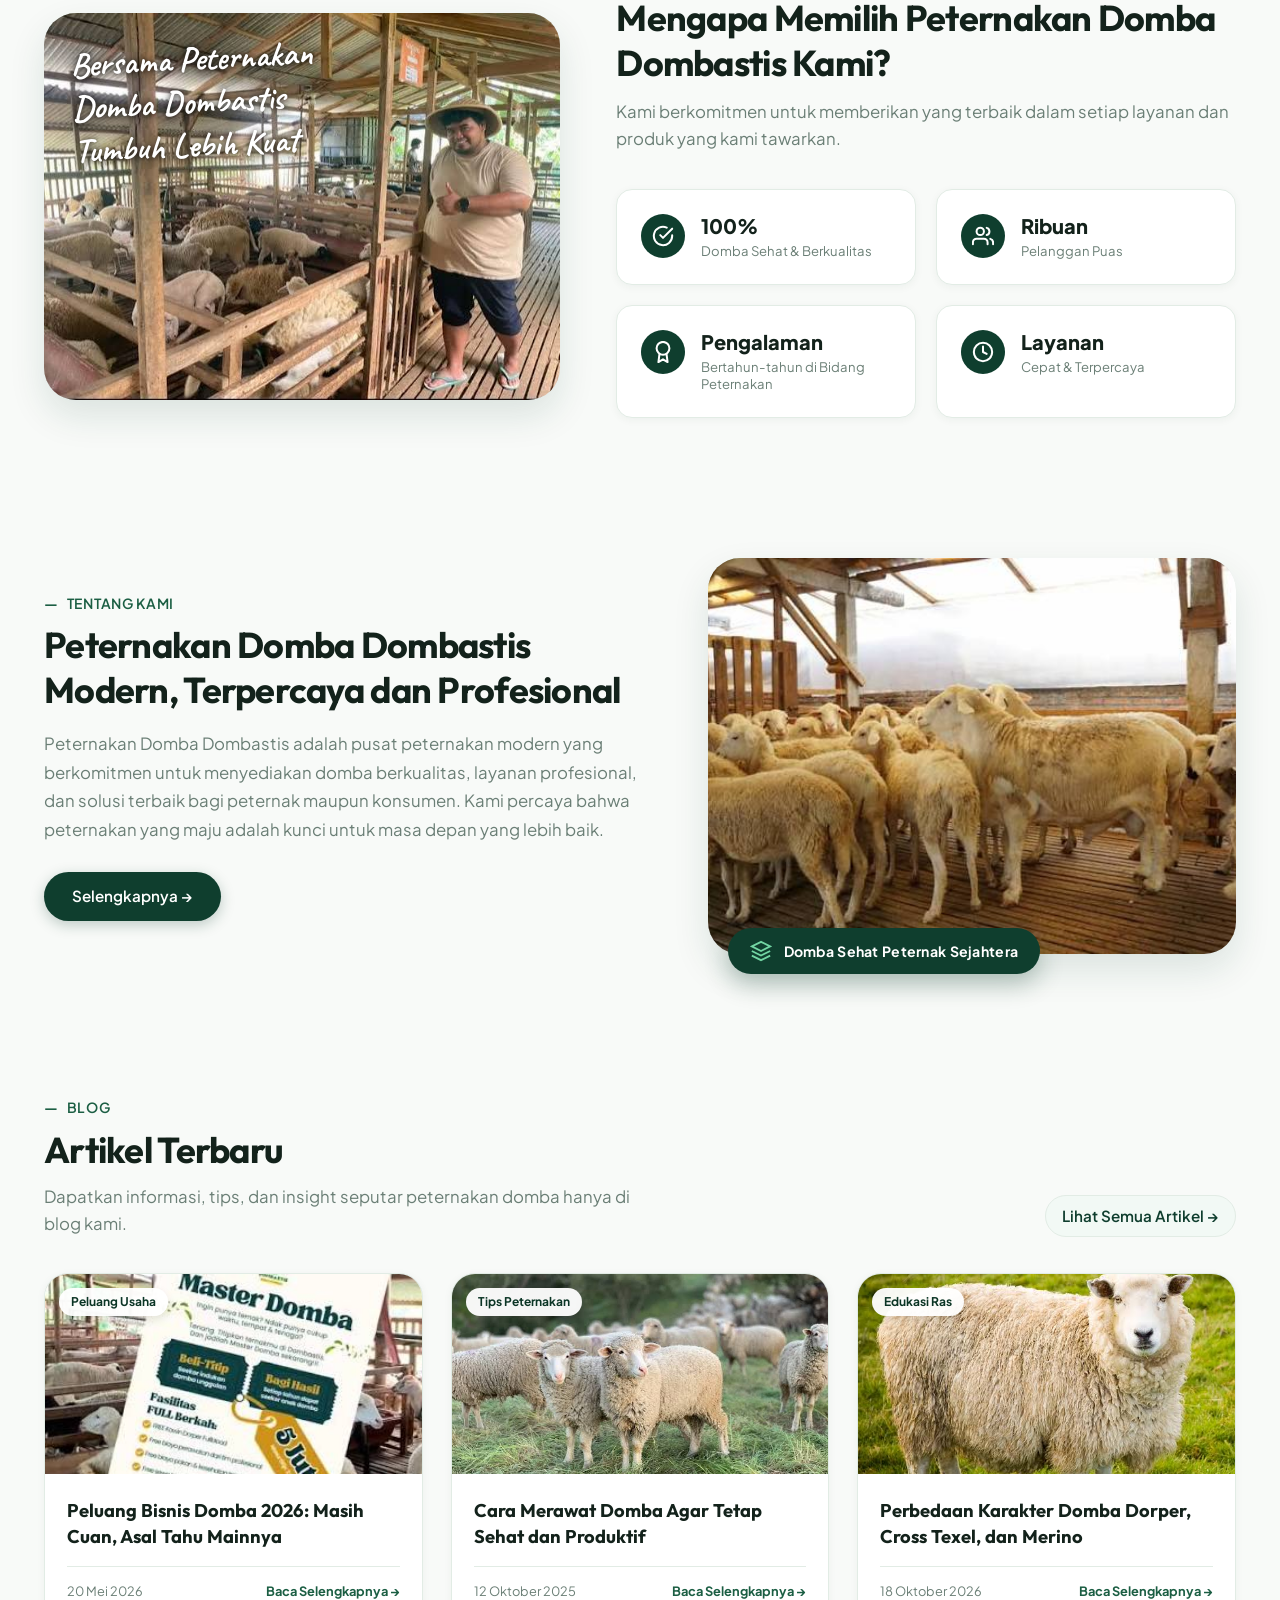
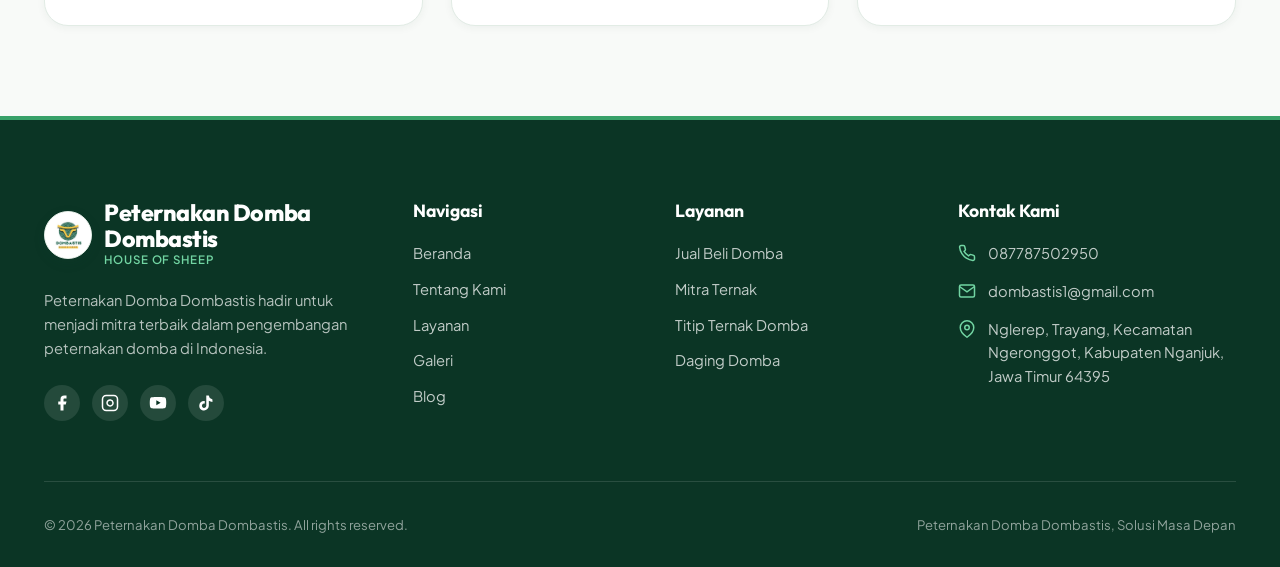
==== commit 928745a9: "blog2" ====
--- a/index.html
+++ b/index.html
@@ -1002,16 +1002,19 @@
           </article>
 
           <!-- Article 3: Perbedaan Ras Domba -->
+          <!-- Article 3: Perbedaan Ras Domba -->
           <article class="article-card">
-            <div class="article-media">
-              <img src="image/domba2.jpg" alt="Perbedaan Domba Dorper, Texel dan Merino">
-              <span class="article-category-tag">Edukasi</span>
-            </div>
+            <a href="perbedaan-karakter-domba-dorper-cross-texel-dan-merino.html" class="article-media" style="display: block;">
+              <img src="image/domba2.jpg" alt="Perbedaan Karakter Domba Dorper, Cross Texel, dan Merino">
+              <span class="article-category-tag">Edukasi Ras</span>
+            </a>
             <div class="article-content">
-              <h3 class="article-title">Perbedaan Dorper, Cross Texel, dan Merino</h3>
+              <h3 class="article-title">
+                <a href="perbedaan-karakter-domba-dorper-cross-texel-dan-merino.html" style="color: inherit; text-decoration: none;">Perbedaan Karakter Domba Dorper, Cross Texel, dan Merino</a>
+              </h3>
               <div class="article-footer">
-                <span class="article-date">5 Oktober 2025</span>
-                <a href="blog.html#article-3" class="article-link">Baca Selengkapnya &rarr;</a>
+                <span class="article-date">18 Oktober 2026</span>
+                <a href="perbedaan-karakter-domba-dorper-cross-texel-dan-merino.html" class="article-link">Baca Selengkapnya &rarr;</a>
               </div>
             </div>
           </article>
